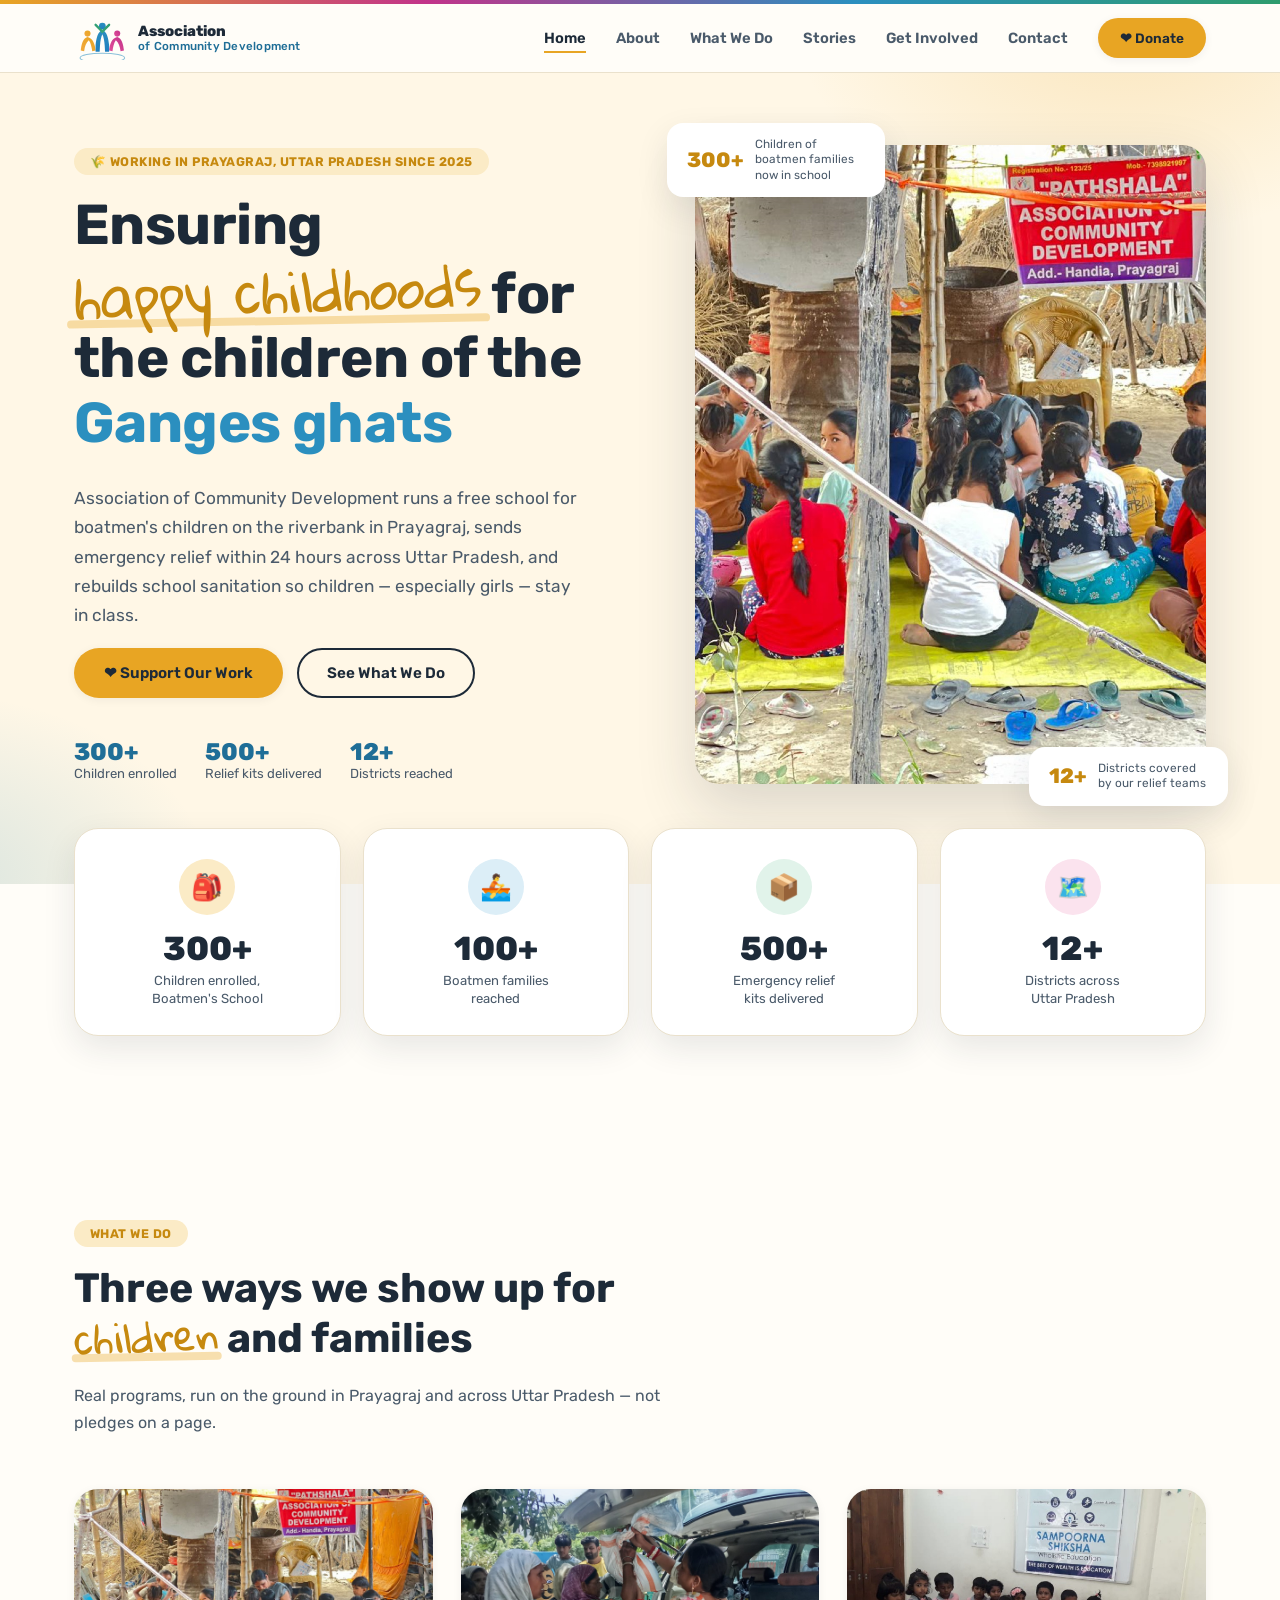
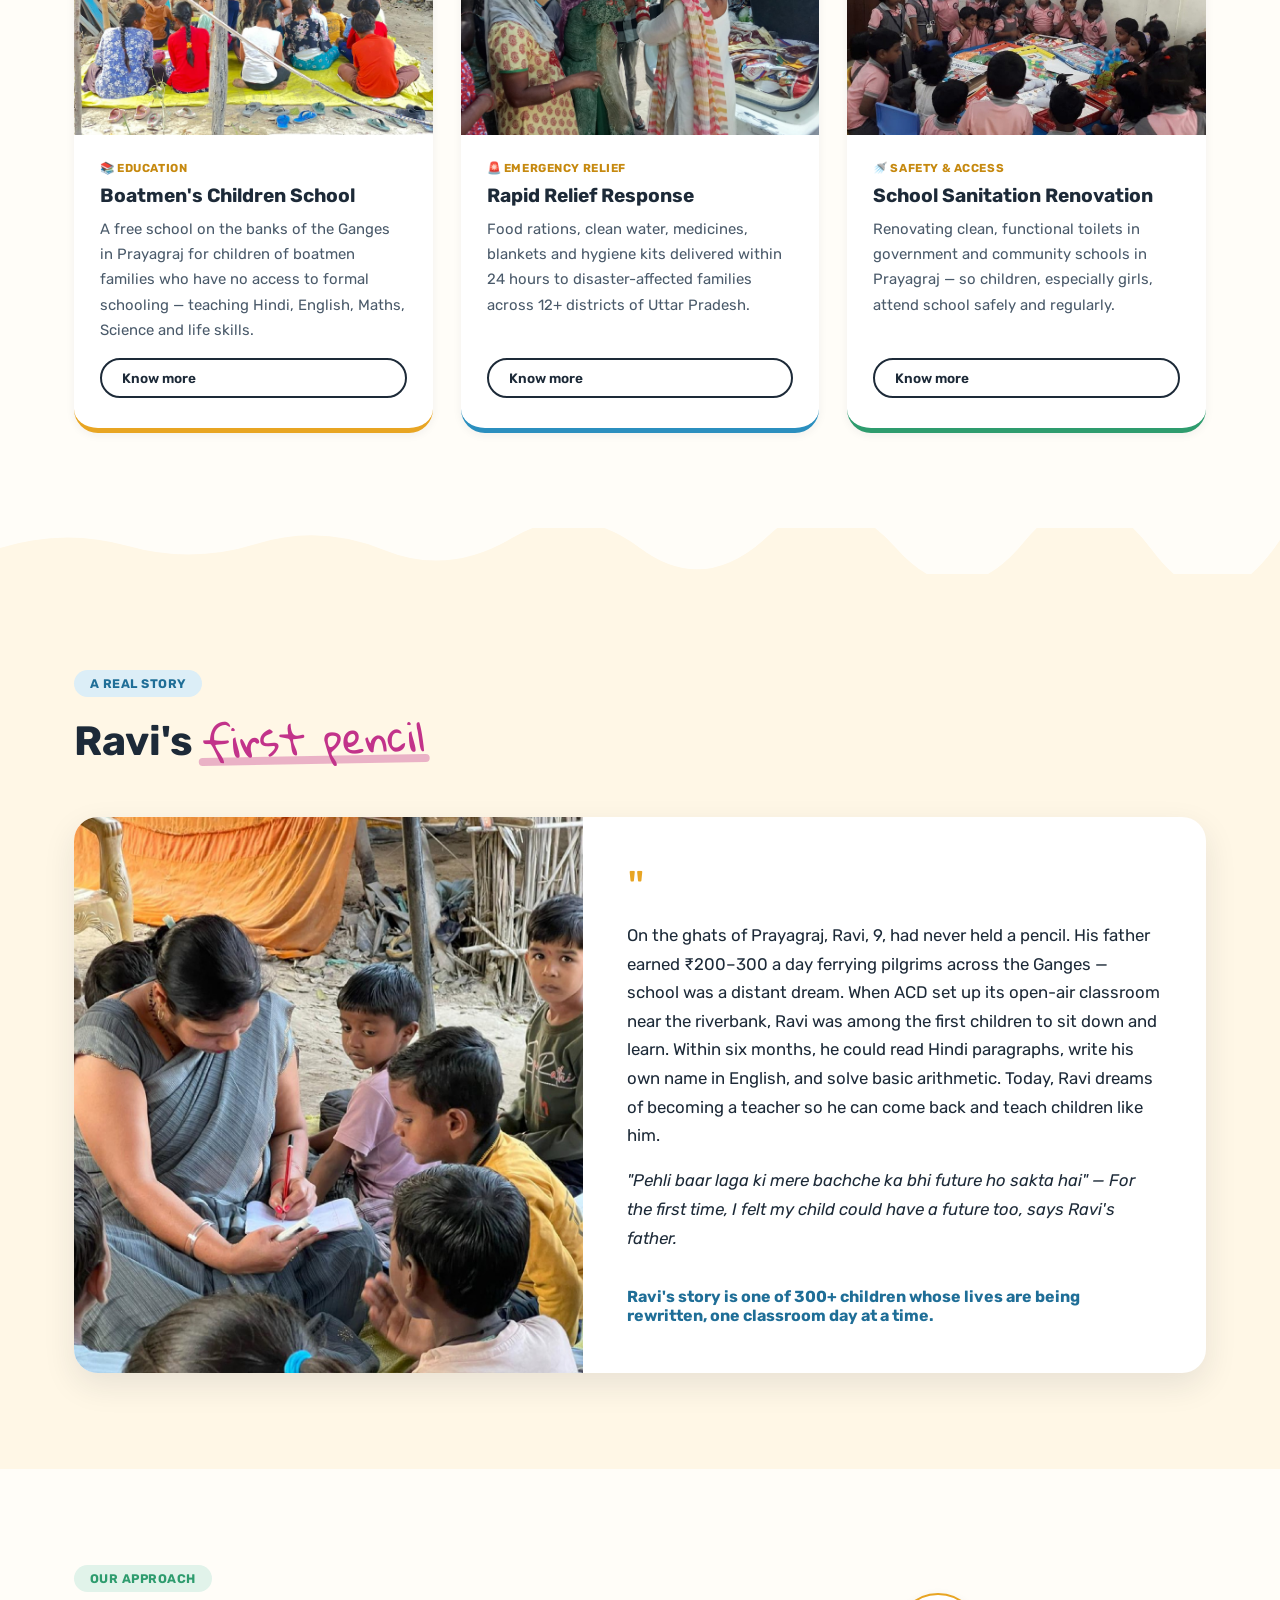
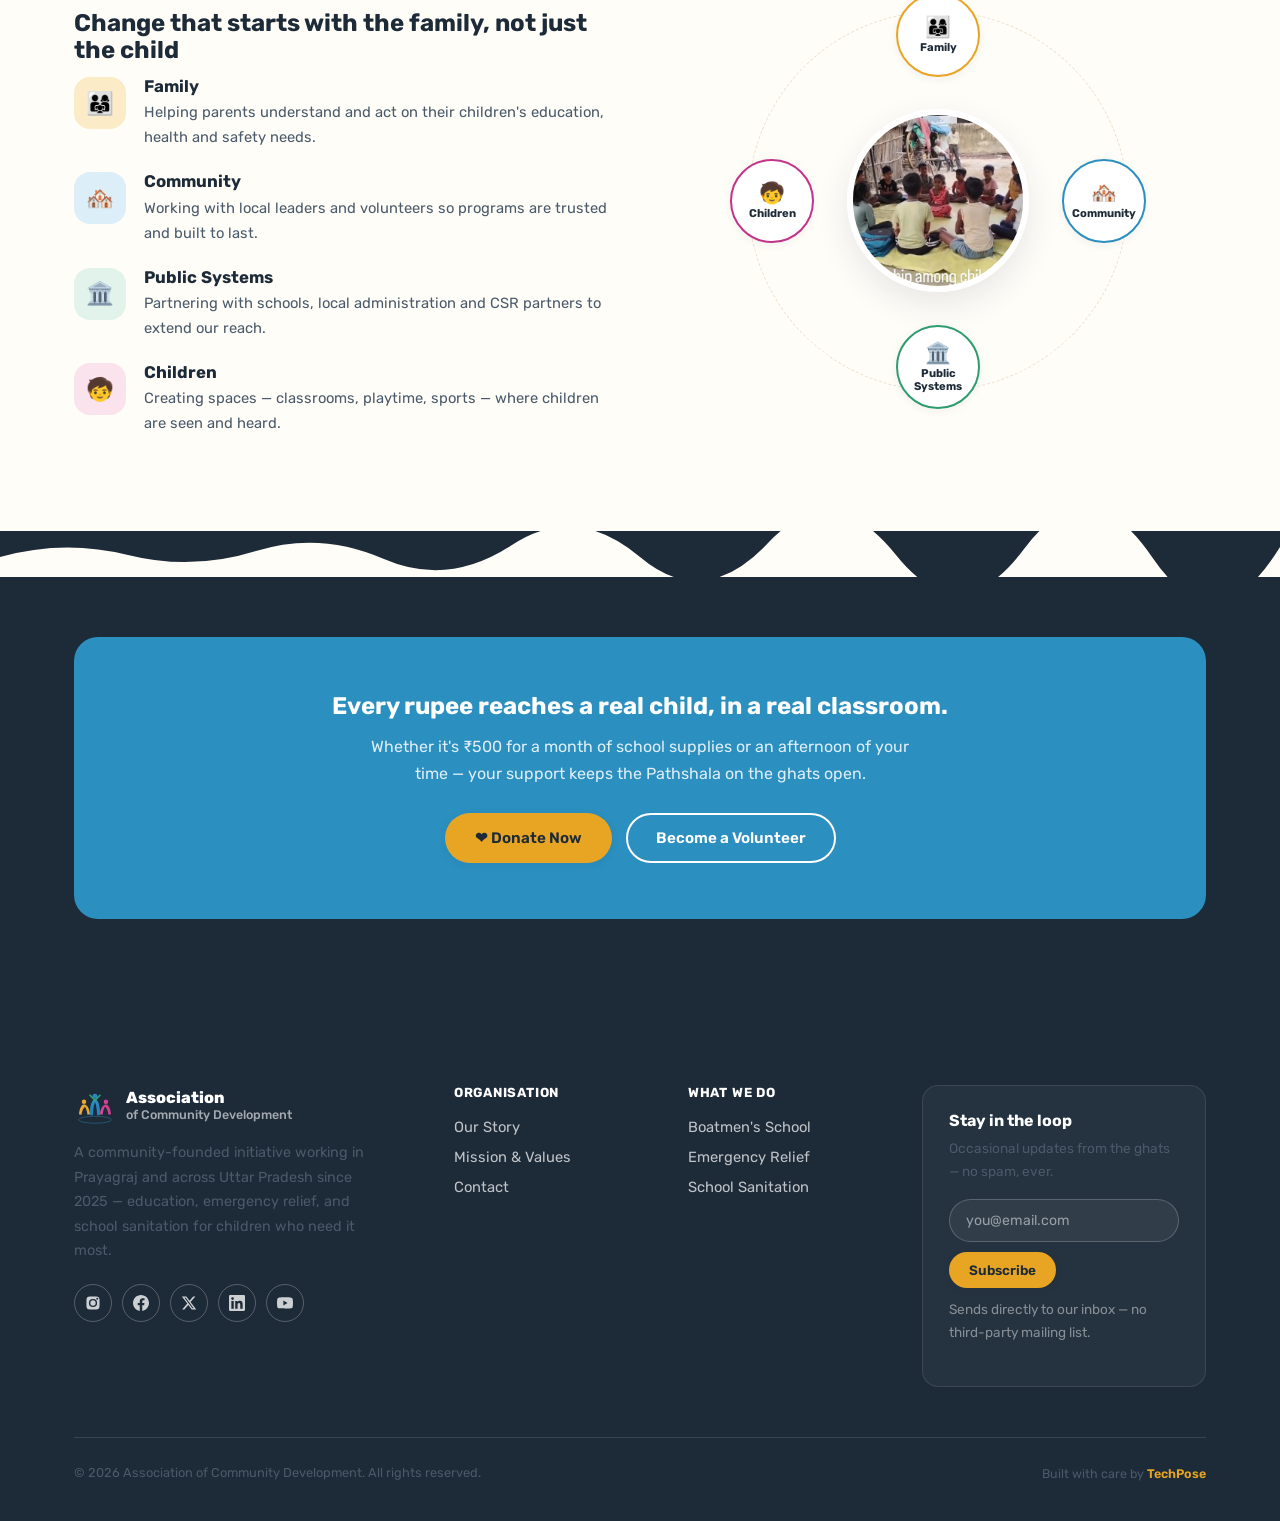
==== index.html @ 8703877f "Design revamp: Rubik/Gloria fonts, stat cards, contact card" ====
<!DOCTYPE html>
<html lang="en">
<head>
<meta charset="UTF-8">
<meta name="viewport" content="width=device-width, initial-scale=1.0">
<title>ACD — Association of Community Development | Prayagraj, Uttar Pradesh</title>
<meta name="description" content="Association of Community Development (ACD) runs the Boatmen's Children School on the banks of the Ganges in Prayagraj, delivers emergency relief across Uttar Pradesh, and renovates school sanitation — all with real, verified impact.">
<link rel="icon" type="image/svg+xml" href="assets/mark.svg">
<link rel="canonical" href="https://acdindia.org/">
<meta property="og:title" content="ACD — Association of Community Development">
<meta property="og:description" content="Education, emergency relief and school sanitation for underprivileged children and families in Prayagraj, Uttar Pradesh.">
<meta property="og:image" content="assets/images/pathshala-handia-prayagraj.jpg">
<meta property="og:type" content="website">
<link rel="stylesheet" href="css/style.css">
</head>
<body>

<div class="rainbow-bar"></div>
<header class="site-header">
  <div class="nav-wrap">
    <a href="index.html" class="brand">
      <img src="assets/mark.svg" alt="ACD mark" width="44" height="36">
      <span class="brand-text"><span class="top">Association</span><span class="bottom">of Community Development</span></span>
    </a>
    <button class="hamburger" id="hamburger" aria-label="Toggle menu" aria-expanded="false"><span></span><span></span><span></span></button>
    <nav class="nav-links" id="navLinks">
      <a href="index.html">Home</a>
      <a href="about/">About</a>
      <a href="what-we-do/">What We Do</a>
      <a href="stories/">Stories</a>
      <a href="get-involved/">Get Involved</a>
      <a href="contact/">Contact</a>
      <a href="get-involved/" class="btn btn-primary btn-sm">❤ Donate</a>
    </nav>
  </div>
</header>

<!-- HERO -->
<section class="hero">
  <div class="container hero-grid">
    <div>
      <span class="eyebrow reveal">🌾 Working in Prayagraj, Uttar Pradesh since 2025</span>
      <h1 class="reveal reveal-delay-1">Ensuring <span class="hand">happy childhoods</span> for the children of the <span class="accent2">Ganges ghats</span></h1>
      <p class="hero-lede reveal reveal-delay-2">Association of Community Development runs a free school for boatmen's children on the riverbank in Prayagraj, sends emergency relief within 24 hours across Uttar Pradesh, and rebuilds school sanitation so children — especially girls — stay in class.</p>
      <div class="hero-btn-row reveal reveal-delay-3">
        <a href="get-involved/" class="btn btn-primary">❤ Support Our Work</a>
        <a href="what-we-do/" class="btn btn-outline">See What We Do</a>
      </div>
      <div class="hero-meta-row reveal reveal-delay-4">
        <div><div class="m-num">300+</div><div class="m-lbl">Children enrolled</div></div>
        <div><div class="m-num">500+</div><div class="m-lbl">Relief kits delivered</div></div>
        <div><div class="m-num">12+</div><div class="m-lbl">Districts reached</div></div>
      </div>
    </div>
    <div class="hero-visual reveal reveal-delay-2">
      <div class="hero-photo-frame">
        <img src="assets/images/pathshala-handia-prayagraj.jpg" alt="ACD's open-air Pathshala classroom for boatmen's children in Handia, Prayagraj" loading="eager">
      </div>
      <div class="hero-badge b1"><span class="n" data-count="300" data-suffix="+">0</span><span class="l">Children of boatmen families now in school</span></div>
      <div class="hero-badge b2"><span class="n" data-count="12" data-suffix="+">0</span><span class="l">Districts covered by our relief teams</span></div>
    </div>
  </div>
</section>

<!-- STATS -->
<div class="stats-section">
  <div class="container stat-cards">
    <div class="stat-card reveal"><div class="ic">🎒</div><div class="n" data-count="300" data-suffix="+">0</div><div class="l">Children enrolled,<br>Boatmen's School</div></div>
    <div class="stat-card reveal reveal-delay-1"><div class="ic">🚣</div><div class="n" data-count="100" data-suffix="+">0</div><div class="l">Boatmen families<br>reached</div></div>
    <div class="stat-card reveal reveal-delay-2"><div class="ic">📦</div><div class="n" data-count="500" data-suffix="+">0</div><div class="l">Emergency relief<br>kits delivered</div></div>
    <div class="stat-card reveal reveal-delay-3"><div class="ic">🗺️</div><div class="n" data-count="12" data-suffix="+">0</div><div class="l">Districts across<br>Uttar Pradesh</div></div>
  </div>
</div>

<!-- PROGRAMS -->
<section class="section">
  <div class="container">
    <div class="section-head reveal">
      <span class="eyebrow">What We Do</span>
      <h2>Three ways we show up for <span class="hand">children</span> and families</h2>
      <p>Real programs, run on the ground in Prayagraj and across Uttar Pradesh — not pledges on a page.</p>
    </div>
    <div class="card-grid">
      <div class="p-card reveal">
        <div class="p-card-img"><img src="assets/images/pathshala-handia-prayagraj.jpg" alt="Open-air classroom for boatmen's children, Handia, Prayagraj" loading="lazy"></div>
        <div class="p-card-body">
          <div class="p-card-tag">📚 Education</div>
          <h3>Boatmen's Children School</h3>
          <p>A free school on the banks of the Ganges in Prayagraj for children of boatmen families who have no access to formal schooling — teaching Hindi, English, Maths, Science and life skills.</p>
          <a href="what-we-do/#boatmens-school" class="btn btn-outline btn-sm" style="margin-top:auto;">Know more</a>
        </div>
      </div>
      <div class="p-card reveal reveal-delay-1">
        <div class="p-card-img"><img src="assets/images/relief-distribution-2.jpg" alt="ACD volunteers distributing emergency relief kits" loading="lazy"></div>
        <div class="p-card-body">
          <div class="p-card-tag">🚨 Emergency Relief</div>
          <h3>Rapid Relief Response</h3>
          <p>Food rations, clean water, medicines, blankets and hygiene kits delivered within 24 hours to disaster-affected families across 12+ districts of Uttar Pradesh.</p>
          <a href="what-we-do/#emergency-relief" class="btn btn-outline btn-sm" style="margin-top:auto;">Know more</a>
        </div>
      </div>
      <div class="p-card reveal reveal-delay-2">
        <div class="p-card-img"><img src="assets/images/sampoorna-shiksha-session-2.jpg" alt="Children at a school sanitation and learning session" loading="lazy"></div>
        <div class="p-card-body">
          <div class="p-card-tag">🚿 Safety & Access</div>
          <h3>School Sanitation Renovation</h3>
          <p>Renovating clean, functional toilets in government and community schools in Prayagraj — so children, especially girls, attend school safely and regularly.</p>
          <a href="what-we-do/#sanitation" class="btn btn-outline btn-sm" style="margin-top:auto;">Know more</a>
        </div>
      </div>
    </div>
  </div>
</section>

<div class="torn"><svg viewBox="0 0 1200 46" preserveAspectRatio="none"><path d="M0,20 Q60,0 120,18 T240,16 T360,22 T480,10 T600,20 T720,8 T840,20 T960,14 T1080,22 T1200,12 L1200,46 L0,46 Z" fill="#FFF7E6"/></svg></div>

<!-- STORY FEATURE -->
<section class="section bg-warm">
  <div class="container">
    <div class="section-head reveal">
      <span class="eyebrow teal">A Real Story</span>
      <h2>Ravi's <span class="hand pink">first pencil</span></h2>
    </div>
    <div class="story-feature reveal">
      <img src="assets/images/prayagraj-classroom-teaching.jpg" alt="A volunteer teacher with children at the riverside classroom in Prayagraj" loading="lazy">
      <div class="story-feature-body">
        <div class="story-quote-mark">"</div>
        <p>On the ghats of Prayagraj, Ravi, 9, had never held a pencil. His father earned ₹200–300 a day ferrying pilgrims across the Ganges — school was a distant dream. When ACD set up its open-air classroom near the riverbank, Ravi was among the first children to sit down and learn. Within six months, he could read Hindi paragraphs, write his own name in English, and solve basic arithmetic. Today, Ravi dreams of becoming a teacher so he can come back and teach children like him.</p>
        <p style="font-style:italic;">"Pehli baar laga ki mere bachche ka bhi future ho sakta hai" — For the first time, I felt my child could have a future too, says Ravi's father.</p>
        <div class="attribution">Ravi's story is one of 300+ children whose lives are being rewritten, one classroom day at a time.</div>
      </div>
    </div>
  </div>
</section>

<!-- APPROACH -->
<section class="section">
  <div class="container approach-grid">
    <div class="reveal">
      <span class="eyebrow green">Our Approach</span>
      <h2>Change that starts with the family, not just the child</h2>
      <div class="approach-list">
        <div class="approach-item"><div class="approach-icon">👨‍👩‍👧</div><div><h4>Family</h4><p>Helping parents understand and act on their children's education, health and safety needs.</p></div></div>
        <div class="approach-item"><div class="approach-icon">🏘️</div><div><h4>Community</h4><p>Working with local leaders and volunteers so programs are trusted and built to last.</p></div></div>
        <div class="approach-item"><div class="approach-icon">🏛️</div><div><h4>Public Systems</h4><p>Partnering with schools, local administration and CSR partners to extend our reach.</p></div></div>
        <div class="approach-item"><div class="approach-icon">🧒</div><div><h4>Children</h4><p>Creating spaces — classrooms, playtime, sports — where children are seen and heard.</p></div></div>
      </div>
    </div>
    <div class="reveal reveal-delay-2">
      <div class="ring-visual">
        <div class="ring"></div>
        <div class="ring-inner"><img src="assets/images/community-leadership-circle.jpg" alt="Children in a learning circle in a Prayagraj community" loading="lazy"></div>
        <div class="ring-node rn1"><span class="ic">👨‍👩‍👧</span>Family</div>
        <div class="ring-node rn2"><span class="ic">🏘️</span>Community</div>
        <div class="ring-node rn3"><span class="ic">🏛️</span>Public Systems</div>
        <div class="ring-node rn4"><span class="ic">🧒</span>Children</div>
      </div>
    </div>
  </div>
</section>

<div class="torn"><svg viewBox="0 0 1200 46" preserveAspectRatio="none"><path d="M0,26 Q60,8 120,24 T240,20 T360,28 T480,14 T600,26 T720,12 T840,24 T960,18 T1080,26 T1200,16 L1200,0 L0,0 Z" fill="#1D2A38"/></svg></div>

<!-- CTA BAND -->
<section class="section bg-ink" style="padding-top:60px;">
  <div class="container">
    <div class="cta-band reveal">
      <h2>Every rupee reaches a real child, in a real classroom.</h2>
      <p>Whether it's ₹500 for a month of school supplies or an afternoon of your time — your support keeps the Pathshala on the ghats open.</p>
      <div class="cta-band-row">
        <a href="get-involved/" class="btn btn-primary">❤ Donate Now</a>
        <a href="get-involved/#volunteer" class="btn btn-outline" style="border-color:#fff;color:#fff;">Become a Volunteer</a>
      </div>
    </div>
  </div>
</section>

<footer class="site-footer">
  <div class="container">
    <div class="footer-grid">
      <div>
        <div class="footer-brand">
          <img src="assets/mark.svg" alt="ACD mark" width="40" height="33">
          <div class="footer-brand-text">Association<span>of Community Development</span></div>
        </div>
        <p class="footer-desc">A community-founded initiative working in Prayagraj and across Uttar Pradesh since 2025 — education, emergency relief, and school sanitation for children who need it most.</p>
        <div class="footer-social">
          <a href="https://www.instagram.com/acdindiafoundation?utm_source=qr&igsh=MW1oenkwbG1hMW5wOQ==" target="_blank" rel="noopener" aria-label="Instagram"><svg viewBox="0 0 24 24"><path d="M12 2.163c3.204 0 3.584.012 4.85.07 3.252.148 4.771 1.691 4.919 4.919.058 1.265.069 1.645.069 4.849 0 3.205-.012 3.584-.069 4.849-.149 3.225-1.664 4.771-4.919 4.919-1.266.058-1.644.07-4.85.07-3.204 0-3.584-.012-4.849-.07-3.26-.149-4.771-1.699-4.919-4.92-.058-1.265-.07-1.644-.07-4.849 0-3.204.013-3.583.07-4.849.149-3.227 1.664-4.771 4.919-4.919 1.266-.057 1.645-.069 4.849-.069zM12 5.838a6.162 6.162 0 100 12.324 6.162 6.162 0 000-12.324zM12 16a4 4 0 110-8 4 4 0 010 8zm6.406-11.845a1.44 1.44 0 100 2.881 1.44 1.44 0 000-2.881z"/></svg></a>
          <a href="https://www.facebook.com/share/1GY2gMwwHt/" target="_blank" rel="noopener" aria-label="Facebook"><svg viewBox="0 0 24 24"><path d="M24 12.073c0-6.627-5.373-12-12-12s-12 5.373-12 12c0 5.99 4.388 10.954 10.125 11.854v-8.385H7.078v-3.47h3.047V9.43c0-3.007 1.792-4.669 4.533-4.669 1.312 0 2.686.235 2.686.235v2.953H15.83c-1.491 0-1.956.925-1.956 1.874v2.25h3.328l-.532 3.47h-2.796v8.385C19.612 23.027 24 18.062 24 12.073z"/></svg></a>
          <a href="https://x.com/Acdtrustindia" target="_blank" rel="noopener" aria-label="Twitter / X"><svg viewBox="0 0 24 24"><path d="M18.244 2.25h3.308l-7.227 8.26 8.502 11.24H16.17l-5.214-6.817L4.99 21.75H1.68l7.73-8.835L1.254 2.25H8.08l4.713 6.231zm-1.161 17.52h1.833L7.084 4.126H5.117z"/></svg></a>
          <a href="https://www.linkedin.com/company/association-of-community-devlopement/" target="_blank" rel="noopener" aria-label="LinkedIn"><svg viewBox="0 0 24 24"><path d="M20.447 20.452h-3.554v-5.569c0-1.328-.027-3.037-1.852-3.037-1.853 0-2.136 1.445-2.136 2.939v5.667H9.351V9h3.414v1.561h.046c.477-.9 1.637-1.85 3.37-1.85 3.601 0 4.267 2.37 4.267 5.455v6.286zM5.337 7.433a2.062 2.062 0 01-2.063-2.065 2.064 2.064 0 112.063 2.065zm1.782 13.019H3.555V9h3.564v11.452zM22.225 0H1.771C.792 0 0 .774 0 1.729v20.542C0 23.227.792 24 1.771 24h20.451C23.2 24 24 23.227 24 22.271V1.729C24 .774 23.2 0 22.222 0h.003z"/></svg></a>
          <a href="https://youtube.com/@associationofcommunitydevelopm?si=TOUaYwlQPcTxC4GK" target="_blank" rel="noopener" aria-label="YouTube"><svg viewBox="0 0 24 24"><path d="M23.498 6.186a3.016 3.016 0 00-2.122-2.136C19.505 3.545 12 3.545 12 3.545s-7.505 0-9.377.505A3.017 3.017 0 00.502 6.186 31.4 31.4 0 000 12a31.4 31.4 0 00.502 5.814 3.016 3.016 0 002.122 2.136c1.871.505 9.376.505 9.376.505s7.505 0 9.377-.505a3.015 3.015 0 002.122-2.136A31.4 31.4 0 0024 12a31.4 31.4 0 00-.502-5.814zM9.545 15.568V8.432L15.818 12l-6.273 3.568z"/></svg></a>
        </div>
      </div>
      <div class="footer-col">
        <h4>Organisation</h4>
        <a href="about/">Our Story</a>
        <a href="about/#values">Mission &amp; Values</a>
        <a href="contact/">Contact</a>
      </div>
      <div class="footer-col">
        <h4>What We Do</h4>
        <a href="what-we-do/#boatmens-school">Boatmen's School</a>
        <a href="what-we-do/#emergency-relief">Emergency Relief</a>
        <a href="what-we-do/#sanitation">School Sanitation</a>
      </div>
      <div class="newsletter-box">
        <h4>Stay in the loop</h4>
        <p>Occasional updates from the ghats — no spam, ever.</p>
        <form class="newsletter-form" action="https://formsubmit.co/acdindiafoundation@gmail.com" method="POST">
          <input type="hidden" name="_subject" value="New newsletter signup — ACD website">
          <input type="hidden" name="_captcha" value="false">
          <input type="email" name="email" placeholder="you@email.com" required aria-label="Email address">
          <button type="submit" class="btn btn-primary btn-sm">Subscribe</button>
        </form>
        <p class="newsletter-note">Sends directly to our inbox — no third-party mailing list.</p>
      </div>
    </div>
    <div class="footer-bottom">
      <p>© 2026 Association of Community Development. All rights reserved.</p>
      <p class="credit">Built with care by <a href="https://techpose.in/" target="_blank" rel="noopener">TechPose</a></p>
    </div>
  </div>
</footer>

<button class="back-to-top" id="backToTop" aria-label="Back to top">↑</button>
<script src="js/main.js"></script>
</body>
</html>
---- css/style.css ----
/* =========================================================
   ACD — Association of Community Development
   Design system: tokens, base, layout, components
   ========================================================= */

@import url('https://fonts.googleapis.com/css2?family=Rubik:wght@400;500;600;700;800;900&family=Gloria+Hallelujah&display=swap');

:root{
  /* Brand */
  --amber:        #E8A523;
  --amber-dark:   #C6890F;
  --amber-light:  #FBEBC6;
  --teal:         #2B8FBF;
  --teal-dark:    #1F6E97;
  --teal-light:   #DCEEF7;
  --green:        #2E9C6E;
  --pink:         #C2338A;

  --ink:          #1D2A38;
  --ink-soft:     #4A5A6A;
  --paper:        #FFFDF8;
  --paper-warm:   #FFF7E6;
  --line:         #EAE1CC;
  --white:        #FFFFFF;

  --font-display: 'Rubik', sans-serif;
  --font-body:    'Rubik', sans-serif;
  --font-hand:    'Gloria Hallelujah', cursive;

  --radius-lg: 24px;
  --radius-md: 16px;
  --radius-sm: 10px;
  --shadow-sm: 0 2px 10px rgba(29,42,56,.06);
  --shadow-md: 0 12px 32px rgba(29,42,56,.10);
  --shadow-lg: 0 24px 60px rgba(29,42,56,.16);
  --container: 1180px;
  --ease: cubic-bezier(.22,.9,.32,1);
}

*, *::before, *::after{ box-sizing: border-box; }
html{ scroll-behavior: smooth; }
body{
  margin: 0;
  font-family: var(--font-body);
  color: var(--ink);
  background: var(--paper);
  -webkit-font-smoothing: antialiased;
  overflow-x: hidden;
}
img{ max-width: 100%; display: block; }
a{ color: inherit; text-decoration: none; }
ul{ margin:0; padding:0; list-style:none; }
h1,h2,h3,h4{ font-family: var(--font-display); margin: 0 0 .5em; line-height: 1.15; color: var(--ink); }
p{ margin: 0 0 1em; line-height: 1.7; color: var(--ink-soft); }
.container{ max-width: var(--container); margin: 0 auto; padding: 0 24px; }
section{ position: relative; }
.visually-hidden{ position:absolute; width:1px; height:1px; overflow:hidden; clip:rect(0 0 0 0); white-space:nowrap; }

/* ---------- Reveal-on-scroll ---------- */
.reveal{ opacity: 0; transform: translateY(24px); transition: opacity .7s var(--ease), transform .7s var(--ease); }
.reveal.in-view{ opacity: 1; transform: none; }
.reveal-delay-1{ transition-delay: .08s; }
.reveal-delay-2{ transition-delay: .16s; }
.reveal-delay-3{ transition-delay: .24s; }
.reveal-delay-4{ transition-delay: .32s; }

/* ---------- Torn-paper section divider (cry.org style brushstroke) ---------- */
.torn{
  position: relative;
  height: 46px;
  margin-top: -1px;
}
.torn svg{ display:block; width: 100%; height: 100%; }

/* ---------- Buttons ---------- */
.btn{
  display: inline-flex;
  align-items: center;
  gap: 8px;
  padding: 14px 28px;
  border-radius: 999px;
  font-family: var(--font-display);
  font-weight: 600;
  font-size: .95rem;
  border: 2px solid transparent;
  cursor: pointer;
  transition: transform .25s var(--ease), box-shadow .25s var(--ease), background .25s var(--ease), color .25s var(--ease);
  white-space: nowrap;
}
.btn-primary{ background: var(--amber); color: var(--ink); box-shadow: var(--shadow-sm); }
.btn-primary:hover{ transform: translateY(-3px); box-shadow: var(--shadow-md); background: var(--amber-dark); color: var(--white); }
.btn-outline{ background: transparent; border-color: var(--ink); color: var(--ink); }
.btn-outline:hover{ background: var(--ink); color: var(--white); transform: translateY(-3px); }
.btn-teal{ background: var(--teal); color: var(--white); box-shadow: var(--shadow-sm); }
.btn-teal:hover{ background: var(--teal-dark); transform: translateY(-3px); box-shadow: var(--shadow-md); }
.btn-block{ width: 100%; justify-content: center; }
.btn-sm{ padding: 10px 20px; font-size: .85rem; }

/* ---------- Tag / eyebrow ---------- */
.eyebrow{
  display: inline-flex;
  align-items: center;
  gap: 8px;
  padding: 6px 16px;
  border-radius: 999px;
  background: var(--amber-light);
  color: var(--amber-dark);
  font-family: var(--font-display);
  font-weight: 700;
  font-size: .78rem;
  letter-spacing: .04em;
  text-transform: uppercase;
  margin-bottom: 18px;
}
.eyebrow.teal{ background: var(--teal-light); color: var(--teal-dark); }
.eyebrow.green{ background: #E1F3EA; color: var(--green); }

/* =========================================================
   HEADER
   ========================================================= */
.site-header{
  position: sticky; top: 0; z-index: 100;
  background: rgba(255,253,248,.9);
  backdrop-filter: blur(10px);
  border-bottom: 1px solid var(--line);
}
.rainbow-bar{ height: 4px; background: linear-gradient(90deg,var(--amber),var(--pink),var(--teal),var(--green)); }
.nav-wrap{
  display: flex; align-items: center; justify-content: space-between;
  padding: 12px 24px; max-width: var(--container); margin: 0 auto;
}
.brand{ display: flex; align-items: center; gap: 10px; }
.brand img{ height: 44px; width: auto; }
.brand-text{ display:flex; flex-direction:column; line-height:1.15; font-family: var(--font-display); }
.brand-text .top{ font-weight: 800; font-size: .92rem; color: var(--ink); }
.brand-text .bottom{ font-weight: 500; font-size: .72rem; color: var(--teal-dark); letter-spacing:.02em; }

.nav-links{ display: flex; align-items: center; gap: 30px; }
.nav-links a:not(.btn){
  font-family: var(--font-display); font-weight: 600; font-size: .92rem; color: var(--ink-soft);
  position: relative; padding: 4px 0;
}
.nav-links a:not(.btn)::after{
  content:""; position:absolute; left:0; bottom:-2px; width:0; height:2px; background: var(--amber);
  transition: width .25s var(--ease);
}
.nav-links a:not(.btn):hover{ color: var(--ink); }
.nav-links a:not(.btn):hover::after, .nav-links a.active::after{ width: 100%; }
.nav-links a.active{ color: var(--ink); }

.hamburger{ display:none; flex-direction:column; gap:5px; background:none; border:none; cursor:pointer; padding:6px; }
.hamburger span{ width: 24px; height: 2px; background: var(--ink); border-radius: 2px; transition: transform .25s, opacity .25s; }
.hamburger.open span:nth-child(1){ transform: translateY(7px) rotate(45deg); }
.hamburger.open span:nth-child(2){ opacity: 0; }
.hamburger.open span:nth-child(3){ transform: translateY(-7px) rotate(-45deg); }

@media (max-width: 900px){
  .hamburger{ display:flex; }
  .nav-links{
    position: fixed; inset: 0 0 0 auto; width: min(320px,86vw); height: 100vh;
    background: var(--paper); flex-direction: column; align-items: flex-start;
    padding: 100px 32px 40px; gap: 24px; transform: translateX(100%);
    transition: transform .35s var(--ease); box-shadow: var(--shadow-lg);
  }
  .nav-links.open{ transform: translateX(0); }
}

/* =========================================================
   HERO
   ========================================================= */
.hero{
  position: relative;
  padding: 72px 0 100px;
  overflow: hidden;
  background: var(--paper-warm);
}
.hero::before{
  content:""; position:absolute; inset:0;
  background:
    radial-gradient(560px 380px at 88% -8%, rgba(232,165,35,.22), transparent 60%),
    radial-gradient(480px 320px at -6% 100%, rgba(43,143,191,.18), transparent 60%);
  pointer-events:none;
}
.hero-grid{
  display: grid; grid-template-columns: 1.05fr .95fr; gap: 56px; align-items: center;
  position: relative; z-index: 1;
}
.hero h1{ font-size: clamp(2.4rem, 4.4vw, 3.6rem); letter-spacing: -.01em; }
.hero h1 .accent{ color: var(--amber-dark); }
.hero h1 .accent2{ color: var(--teal); }

/* ---------- Handwritten accent (cry.org-style marker word) ---------- */
.hand{
  font-family: var(--font-hand);
  font-weight: 400;
  display: inline-block;
  position: relative;
  transform: rotate(-2deg);
  color: var(--amber-dark);
}
.hand::after{
  content:""; position:absolute; left:-2%; right:-2%; bottom:-2px; height: 8px;
  background: var(--amber); opacity: .35; border-radius: 6px; z-index:-1;
  transform: rotate(1deg);
}
.hand.teal{ color: var(--teal-dark); }
.hand.teal::after{ background: var(--teal); }
.hand.pink{ color: var(--pink); }
.hand.pink::after{ background: var(--pink); }
.hero-lede{ font-size: 1.08rem; max-width: 46ch; }
.hero-btn-row{ display:flex; flex-wrap:wrap; gap: 14px; margin-top: 8px; }
.hero-meta-row{ display:flex; gap: 28px; margin-top: 40px; flex-wrap: wrap; }
.hero-meta-row .m-num{ font-family: var(--font-display); font-weight: 800; font-size: 1.5rem; color: var(--teal-dark); }
.hero-meta-row .m-lbl{ font-size: .82rem; color: var(--ink-soft); }

.hero-visual{ position: relative; }
.hero-photo-frame{
  position: relative; border-radius: var(--radius-lg); overflow: hidden;
  box-shadow: var(--shadow-lg);
  aspect-ratio: 4/5;
}
.hero-photo-frame img{ width:100%; height:100%; object-fit: cover; }
.hero-badge{
  position: absolute; background: var(--white); border-radius: var(--radius-md);
  box-shadow: var(--shadow-md); padding: 14px 20px; display:flex; align-items:center; gap:12px;
  font-family: var(--font-display);
}
.hero-badge.b1{ top: -22px; left: -28px; }
.hero-badge.b2{ bottom: -22px; right: -22px; }
.hero-badge .n{ font-weight: 800; font-size: 1.3rem; color: var(--amber-dark); }
.hero-badge .l{ font-size: .74rem; color: var(--ink-soft); max-width: 110px; line-height:1.3; }
@media (max-width: 900px){
  .hero-grid{ grid-template-columns: 1fr; }
  .hero-visual{ order:-1; max-width: 420px; margin: 0 auto; }
  .hero-badge{ display:none; }
}

/* =========================================================
   STAT CARDS (cry.org-style "impact" grid)
   ========================================================= */
.stats-section{ padding: 8px 0 88px; position: relative; }
.stat-cards{ display: grid; grid-template-columns: repeat(4,1fr); gap: 22px; margin-top: -64px; position: relative; z-index: 3; }
.stat-card{
  background: var(--white); border-radius: var(--radius-lg); padding: 30px 22px 26px;
  text-align: center; box-shadow: var(--shadow-md); border: 1px solid var(--line);
  transition: transform .35s var(--ease), box-shadow .35s var(--ease);
  position: relative; overflow: hidden;
}
.stat-card::before{
  content:""; position:absolute; inset:0; opacity:0; transition: opacity .35s var(--ease);
  background: radial-gradient(160px 90px at 50% -10%, rgba(232,165,35,.16), transparent 70%);
}
.stat-card:hover{ transform: translateY(-8px) rotate(-.6deg); box-shadow: var(--shadow-lg); }
.stat-card:hover::before{ opacity: 1; }
.stat-card .ic{
  width: 56px; height: 56px; border-radius: 50%; margin: 0 auto 14px;
  display:flex; align-items:center; justify-content:center; font-size: 1.6rem;
  background: var(--amber-light);
}
.stat-card:nth-child(2) .ic{ background: var(--teal-light); }
.stat-card:nth-child(3) .ic{ background: #E1F3EA; }
.stat-card:nth-child(4) .ic{ background: #FBE3EE; }
.stat-card .n{ font-family: var(--font-display); font-weight: 800; font-size: clamp(1.7rem,2.6vw,2.1rem); color: var(--ink); }
.stat-card .l{ font-size: .82rem; color: var(--ink-soft); margin-top: 4px; line-height:1.4; }
@media (max-width: 900px){
  .stat-cards{ grid-template-columns: repeat(2,1fr); margin-top: -40px; }
}

/* =========================================================
   SECTIONS generic
   ========================================================= */
.section{ padding: 96px 0; }
.section-head{ max-width: 640px; margin-bottom: 52px; }
.section-head h2{ font-size: clamp(1.9rem,3.2vw,2.6rem); }
.section-head.center{ margin-left:auto; margin-right:auto; text-align:center; }
.bg-warm{ background: var(--paper-warm); }
.bg-ink{ background: var(--ink); color: var(--white); }
.bg-ink h2, .bg-ink h3, .bg-ink h4{ color: var(--white); }
.bg-ink p{ color: rgba(255,255,255,.72); }

/* ---------- Program / cause cards ---------- */
.card-grid{ display:grid; grid-template-columns: repeat(3,1fr); gap: 28px; }
.p-card{
  background: var(--white); border-radius: var(--radius-lg); overflow: hidden;
  box-shadow: var(--shadow-sm); transition: transform .3s var(--ease), box-shadow .3s var(--ease);
  border-bottom: 5px solid var(--amber);
  display: flex; flex-direction: column;
}
.p-card:nth-child(2){ border-bottom-color: var(--teal); }
.p-card:nth-child(3){ border-bottom-color: var(--green); }
.p-card:hover{ transform: translateY(-8px); box-shadow: var(--shadow-md); }
.p-card-img{ aspect-ratio: 16/11; overflow:hidden; }
.p-card-img img{ width:100%; height:100%; object-fit:cover; transition: transform .5s var(--ease); }
.p-card:hover .p-card-img img{ transform: scale(1.06); }
.p-card-body{ padding: 26px 26px 30px; flex:1; display:flex; flex-direction:column; }
.p-card-body h3{ font-size: 1.2rem; }
.p-card-body p{ font-size: .93rem; flex:1; }
.p-card-tag{ font-size: .72rem; font-weight: 700; text-transform: uppercase; letter-spacing: .05em; color: var(--amber-dark); margin-bottom: 10px; }
@media (max-width: 900px){ .card-grid{ grid-template-columns: 1fr; } }

/* ---------- Approach / levels ring ---------- */
.approach-grid{ display: grid; grid-template-columns: 1fr 1fr; gap: 60px; align-items: center; }
.approach-list{ display: grid; gap: 22px; }
.approach-item{ display:flex; gap:18px; align-items:flex-start; }
.approach-icon{
  flex: none; width: 52px; height: 52px; border-radius: 16px;
  display:flex; align-items:center; justify-content:center; font-size: 1.4rem;
  background: var(--amber-light);
}
.approach-item:nth-child(2) .approach-icon{ background: var(--teal-light); }
.approach-item:nth-child(3) .approach-icon{ background: #E1F3EA; }
.approach-item:nth-child(4) .approach-icon{ background: #FBE3EE; }
.approach-item h4{ margin-bottom: 4px; font-size: 1.05rem; }
.approach-item p{ margin: 0; font-size: .92rem; }

.ring-visual{ position: relative; aspect-ratio: 1; max-width: 380px; margin: 0 auto; }
.ring-visual .ring{ position:absolute; inset:0; border: 1px dashed var(--line); border-radius: 50%; }
.ring-visual .ring-inner{ position:absolute; inset:26%; border-radius: 50%; overflow:hidden; box-shadow: var(--shadow-md); border: 6px solid var(--white); }
.ring-visual .ring-inner img{ width:100%; height:100%; object-fit:cover; }
.ring-node{
  position:absolute; width: 84px; height: 84px; border-radius: 50%; background: var(--white);
  box-shadow: var(--shadow-sm); display:flex; align-items:center; justify-content:center;
  flex-direction:column; text-align:center; font-family: var(--font-display); font-size:.7rem; font-weight:700;
  border: 2px solid var(--amber);
}
.ring-node .ic{ font-size: 1.3rem; margin-bottom:2px; }
.rn1{ top: -18px; left: 50%; transform: translateX(-50%); border-color: var(--amber); }
.rn2{ top: 50%; right: -18px; transform: translateY(-50%); border-color: var(--teal); }
.rn3{ bottom: -18px; left: 50%; transform: translateX(-50%); border-color: var(--green); }
.rn4{ top: 50%; left: -18px; transform: translateY(-50%); border-color: var(--pink); }
@media (max-width: 900px){
  .approach-grid{ grid-template-columns: 1fr; }
  .ring-visual{ margin-top: 20px; }
}

/* ---------- Story / testimonial ---------- */
.story-feature{
  display: grid; grid-template-columns: .9fr 1.1fr; gap: 0;
  border-radius: var(--radius-lg); overflow: hidden; box-shadow: var(--shadow-md);
  background: var(--white);
}
.story-feature img{ width:100%; height:100%; object-fit:cover; min-height: 320px; }
.story-feature-body{ padding: 48px 44px; display:flex; flex-direction:column; justify-content:center; }
.story-quote-mark{ font-family: var(--font-display); font-size: 3rem; color: var(--amber); line-height:1; margin-bottom: 8px; }
.story-feature-body p{ font-size: 1.05rem; color: var(--ink); }
.story-feature-body .attribution{ font-family: var(--font-display); font-weight: 700; margin-top: 18px; color: var(--teal-dark); }
@media (max-width: 900px){ .story-feature{ grid-template-columns: 1fr; } .story-feature img{ min-height: 240px; } }

/* ---------- Quote strip ---------- */
.quote-strip{ text-align:center; padding: 90px 0; }
.quote-strip .q{ font-family: var(--font-display); font-size: clamp(1.3rem,2.6vw,1.9rem); font-weight: 600; max-width: 760px; margin: 0 auto 20px; color: var(--ink); }
.quote-strip .sig{ color: var(--amber-dark); font-family: var(--font-display); font-weight: 700; }
.quote-strip .role{ font-size: .8rem; letter-spacing: .06em; text-transform:uppercase; color: var(--ink-soft); margin-top: 4px; }

/* ---------- Gallery ---------- */
.gallery-grid{ display: grid; grid-template-columns: repeat(4, 1fr); grid-auto-rows: 160px; gap: 14px; }
.gallery-grid a{ border-radius: var(--radius-sm); overflow:hidden; display:block; position: relative; }
.gallery-grid img{ width:100%; height:100%; object-fit:cover; transition: transform .4s var(--ease); }
.gallery-grid a:hover img{ transform: scale(1.08); }
.g-tall{ grid-row: span 2; }
.g-wide{ grid-column: span 2; }
@media (max-width: 900px){
  .gallery-grid{ grid-template-columns: repeat(2,1fr); grid-auto-rows: 140px; }
  .g-wide{ grid-column: span 2; }
}

/* =========================================================
   FOOTER
   ========================================================= */
.site-footer{ background: var(--ink); color: rgba(255,255,255,.78); padding-top: 70px; }
.footer-grid{
  display: grid; grid-template-columns: 1.4fr .8fr .8fr 1fr; gap: 40px;
  padding-bottom: 50px; border-bottom: 1px solid rgba(255,255,255,.12);
}
.footer-brand{ display:flex; align-items:center; gap:12px; margin-bottom:16px; }
.footer-brand img{ height: 40px; }
.footer-brand-text{ font-family: var(--font-display); font-weight: 800; color: var(--white); line-height:1.2; }
.footer-brand-text span{ display:block; font-weight:500; font-size:.78rem; color: rgba(255,255,255,.6); }
.footer-desc{ font-size: .9rem; max-width: 34ch; }
.footer-col h4{ color: var(--white); font-size: .82rem; text-transform: uppercase; letter-spacing: .06em; margin-bottom: 18px; }
.footer-col a{ display:block; font-size: .92rem; margin-bottom: 12px; color: rgba(255,255,255,.72); transition: color .2s; }
.footer-col a:hover{ color: var(--amber); }
.footer-social{ display:flex; gap: 10px; margin-top: 20px; }
.footer-social a{
  width: 38px; height: 38px; border-radius: 50%; border: 1px solid rgba(255,255,255,.25);
  display:flex; align-items:center; justify-content:center; transition: background .2s, border-color .2s, transform .2s;
}
.footer-social a:hover{ background: var(--amber); border-color: var(--amber); transform: translateY(-3px); }
.footer-social svg{ width:16px; height:16px; fill: currentColor; }

.newsletter-box{ background: rgba(255,255,255,.04); border: 1px solid rgba(255,255,255,.1); border-radius: var(--radius-md); padding: 26px; }
.newsletter-box h4{ color: var(--white); margin-bottom: 6px; }
.newsletter-box p{ font-size: .85rem; margin-bottom: 16px; }
.newsletter-form{ display:flex; gap: 10px; flex-wrap: wrap; }
.newsletter-form input{
  flex: 1; min-width: 160px; padding: 12px 16px; border-radius: 999px; border: 1px solid rgba(255,255,255,.2);
  background: rgba(255,255,255,.06); color: var(--white); font-family: var(--font-body); font-size: .88rem;
}
.newsletter-form input::placeholder{ color: rgba(255,255,255,.5); }
.newsletter-form button{ border: none; }
.newsletter-note{ font-size: .74rem; margin-top: 10px; color: rgba(255,255,255,.45); }

.footer-bottom{
  display:flex; justify-content:space-between; align-items:center; flex-wrap:wrap; gap: 12px;
  padding: 24px 0; font-size: .8rem; color: rgba(255,255,255,.5);
}
.footer-bottom a{ color: rgba(255,255,255,.6); }
.footer-bottom a:hover{ color: var(--amber); }
.credit{ font-size: .78rem; }
.credit a{ color: var(--amber); font-weight: 600; }

@media (max-width: 900px){
  .footer-grid{ grid-template-columns: 1fr 1fr; }
}
@media (max-width: 560px){
  .footer-grid{ grid-template-columns: 1fr; }
  .footer-bottom{ flex-direction: column; text-align:center; }
}

/* ---------- Back to top ---------- */
.back-to-top{
  position: fixed; right: 24px; bottom: 24px; z-index: 90;
  width: 48px; height: 48px; border-radius: 50%; background: var(--amber); color: var(--ink);
  display:flex; align-items:center; justify-content:center; box-shadow: var(--shadow-md);
  border: none; cursor: pointer; opacity: 0; pointer-events: none; transform: translateY(10px);
  transition: opacity .3s, transform .3s;
  font-size: 1.1rem;
}
.back-to-top.show{ opacity: 1; pointer-events: auto; transform: none; }

/* =========================================================
   PAGE HEADER (inner pages)
   ========================================================= */
.page-hero{
  padding: 64px 0 60px; background: var(--paper-warm); position: relative; overflow: hidden;
}
.page-hero::before{
  content:""; position:absolute; inset:0;
  background: radial-gradient(600px 300px at 90% 0%, rgba(232,165,35,.2), transparent 60%);
}
.page-hero .container{ position: relative; z-index:1; }
.breadcrumb{ font-size: .82rem; color: var(--ink-soft); margin-bottom: 14px; }
.breadcrumb a{ color: var(--teal-dark); font-weight: 600; }
.page-hero h1{ font-size: clamp(2.1rem,4vw,3rem); max-width: 20ch; }
.page-hero .lede{ max-width: 60ch; font-size: 1.05rem; }

/* ---------- Two-column content blocks ---------- */
.split{ display:grid; grid-template-columns: 1fr 1fr; gap: 56px; align-items:center; }
.split.reverse .split-media{ order: 2; }
.split-media img{ border-radius: var(--radius-lg); box-shadow: var(--shadow-md); width:100%; aspect-ratio: 4/3.2; object-fit: cover; }
@media (max-width: 900px){ .split{ grid-template-columns: 1fr; } .split.reverse .split-media{ order: -1; } }

/* ---------- Values / pills ---------- */
.pill-row{ display:flex; flex-wrap:wrap; gap: 12px; }
.pill{
  padding: 10px 18px; border-radius: 999px; background: var(--white); border: 1px solid var(--line);
  font-family: var(--font-display); font-weight: 600; font-size: .86rem; box-shadow: var(--shadow-sm);
}

/* ---------- Timeline (approach levels, list style) ---------- */
.level-grid{ display:grid; grid-template-columns: repeat(4,1fr); gap: 22px; }
.level-card{ background: var(--white); border-radius: var(--radius-md); padding: 28px 22px; box-shadow: var(--shadow-sm); text-align:center; }
.level-card .ic{ font-size: 1.8rem; margin-bottom: 12px; }
.level-card h4{ font-size: 1rem; margin-bottom: 8px; }
.level-card p{ font-size: .84rem; margin:0; }
@media (max-width: 900px){ .level-grid{ grid-template-columns: 1fr 1fr; } }
@media (max-width: 560px){ .level-grid{ grid-template-columns: 1fr; } }

/* ---------- Founder / people ---------- */
.people-grid{ display:grid; grid-template-columns: repeat(3,1fr); gap: 26px; }
.people-card{ background: var(--white); border-radius: var(--radius-md); padding: 30px 26px; box-shadow: var(--shadow-sm); text-align:center; }
.people-avatar{
  width: 78px; height: 78px; border-radius: 50%; margin: 0 auto 16px; display:flex; align-items:center; justify-content:center;
  font-family: var(--font-display); font-weight: 800; font-size: 1.5rem; color: var(--white);
  background: linear-gradient(135deg, var(--teal), var(--green));
}
.people-name{ font-family: var(--font-display); font-weight: 700; }
.people-role{ font-size: .82rem; color: var(--amber-dark); font-weight: 600; margin-bottom: 10px; }
.people-quote{ font-size: .9rem; font-style: italic; margin: 0; }
@media (max-width: 900px){ .people-grid{ grid-template-columns: 1fr; max-width: 380px; margin: 0 auto; } }

/* =========================================================
   DONATE / GET INVOLVED
   ========================================================= */
.donate-hero{
  background: linear-gradient(135deg, var(--amber) 0%, #F2C25E 100%);
  border-radius: var(--radius-lg); padding: 56px 48px; color: var(--ink);
  display:grid; grid-template-columns: 1.1fr .9fr; gap: 40px; align-items:center;
  box-shadow: var(--shadow-lg);
}
.donate-hero h2{ font-size: clamp(1.8rem,3vw,2.3rem); }
.donate-stat-row{ display:flex; gap: 30px; margin-top: 26px; flex-wrap: wrap; }
.donate-stat-row .n{ font-family: var(--font-display); font-weight: 800; font-size: 1.6rem; }
.donate-stat-row .l{ font-size: .78rem; font-weight: 600; }
@media (max-width: 900px){ .donate-hero{ grid-template-columns: 1fr; padding: 40px 28px; } }

.donate-methods{ display:grid; grid-template-columns: 1fr 1fr; gap: 26px; }
.donate-method-card{ background: var(--white); border-radius: var(--radius-lg); padding: 32px; box-shadow: var(--shadow-sm); border: 1px solid var(--line); }
.donate-method-card h3{ display:flex; align-items:center; gap: 10px; font-size: 1.15rem; }
.detail-row{ display:flex; justify-content:space-between; gap: 12px; padding: 12px 0; border-bottom: 1px dashed var(--line); font-size: .92rem; }
.detail-row:last-child{ border-bottom:none; }
.detail-row .k{ color: var(--ink-soft); }
.detail-row .v{ font-weight: 700; font-family: var(--font-display); }
.copy-btn{ background: none; border: none; cursor: pointer; color: var(--teal); font-size: .8rem; font-weight: 700; }
.qr-box{ width: 160px; height: 160px; border-radius: var(--radius-sm); border: 2px dashed var(--line); display:flex; align-items:center; justify-content:center; margin: 0 auto 14px; color: var(--ink-soft); font-size: .78rem; text-align:center; padding: 10px; }
.fund-split{ display:grid; gap: 16px; }
.fund-row{ display:grid; grid-template-columns: 90px 1fr 50px; align-items:center; gap: 12px; }
.fund-row .label{ font-size: .86rem; font-weight: 600; }
.fund-track{ height: 10px; border-radius: 999px; background: var(--paper-warm); overflow:hidden; }
.fund-fill{ height: 100%; border-radius: 999px; }
.fund-row .pct{ font-family: var(--font-display); font-weight: 700; font-size: .86rem; text-align:right; }

.trust-grid{ display:grid; grid-template-columns: repeat(3,1fr); gap: 20px; }
.trust-item{ display:flex; gap: 14px; align-items:flex-start; background: var(--white); border-radius: var(--radius-md); padding: 20px; box-shadow: var(--shadow-sm); }
.trust-item .ic{ font-size: 1.4rem; }
.trust-item h4{ font-size: .92rem; margin-bottom:2px; }
.trust-item p{ font-size: .8rem; margin:0; }
@media (max-width: 900px){ .donate-methods, .trust-grid{ grid-template-columns: 1fr; } }

/* =========================================================
   CONTACT
   ========================================================= */
.contact-grid{ display:grid; grid-template-columns: .8fr 1.2fr; gap: 48px; }
.contact-info-card{
  position: relative; overflow: hidden;
  background: linear-gradient(160deg, #1D2A38 0%, #16222E 60%, #142B3A 100%);
  color: var(--white); border-radius: var(--radius-lg); padding: 44px 36px;
  box-shadow: var(--shadow-lg);
  isolation: isolate;
}
.contact-info-card::before, .contact-info-card::after{
  content:""; position:absolute; border-radius:50%; filter: blur(50px); z-index:-1;
  animation: blob-float 12s ease-in-out infinite;
}
.contact-info-card::before{
  width: 220px; height: 220px; background: radial-gradient(circle, rgba(232,165,35,.35), transparent 70%);
  top: -60px; right: -60px;
}
.contact-info-card::after{
  width: 260px; height: 260px; background: radial-gradient(circle, rgba(43,143,191,.32), transparent 70%);
  bottom: -80px; left: -60px; animation-delay: -6s;
}
@keyframes blob-float{
  0%, 100%{ transform: translate(0,0) scale(1); }
  50%{ transform: translate(14px,-18px) scale(1.08); }
}
.contact-info-card h3{ color: var(--white); font-size: 1.4rem; }
.contact-info-card > p{ color: rgba(255,255,255,.68); }
.contact-badge{
  display:inline-flex; align-items:center; gap:8px; padding: 6px 14px; border-radius: 999px;
  background: rgba(232,165,35,.14); border: 1px solid rgba(232,165,35,.4); color: var(--amber);
  font-size: .74rem; font-weight: 700; letter-spacing: .03em; margin-bottom: 18px;
}
.contact-badge .dot{ width:7px; height:7px; border-radius:50%; background: var(--amber); animation: pulse-dot 1.8s ease-in-out infinite; }
@keyframes pulse-dot{ 0%,100%{ opacity:1; transform:scale(1); } 50%{ opacity:.4; transform:scale(1.5); } }

.c-line{
  display:flex; gap: 14px; align-items:flex-start; margin-top: 18px; padding: 10px 12px; margin-left:-12px; margin-right:-12px;
  border-radius: 14px; transition: background .3s var(--ease), transform .3s var(--ease);
}
.c-line:hover{ background: rgba(255,255,255,.06); transform: translateX(4px); }
.c-line .ic{
  width: 42px; height:42px; border-radius: 13px; background: rgba(255,255,255,.08); display:flex; align-items:center; justify-content:center; flex:none;
  font-size: 1.05rem; transition: transform .35s var(--ease), background .35s var(--ease);
}
.c-line:hover .ic{ transform: rotate(-8deg) scale(1.08); background: rgba(232,165,35,.22); }
.c-line strong{ display:block; font-family: var(--font-display); font-size: .95rem; color: var(--white); }
.c-line span{ font-size: .84rem; color: rgba(255,255,255,.65); }

.contact-info-card .footer-social a{ border-color: rgba(255,255,255,.18); }
.contact-info-card .footer-social a:hover{ transform: translateY(-4px) rotate(-6deg); }

.form-card{ background: var(--white); border-radius: var(--radius-lg); padding: 40px; box-shadow: var(--shadow-sm); border: 1px solid var(--line); }
.form-row{ display:grid; grid-template-columns: 1fr 1fr; gap: 18px; margin-bottom: 18px; }
.field{ display:flex; flex-direction:column; gap: 6px; }
.field label{ font-family: var(--font-display); font-weight: 600; font-size: .84rem; }
.field input, .field select, .field textarea{
  padding: 12px 16px; border-radius: var(--radius-sm); border: 1px solid var(--line); font-family: var(--font-body);
  font-size: .92rem; background: var(--paper-warm); color: var(--ink);
}
.field textarea{ resize: vertical; min-height: 110px; }
.field input:focus, .field select:focus, .field textarea:focus{ outline: 2px solid var(--teal); outline-offset: 1px; }
@media (max-width: 700px){ .contact-grid{ grid-template-columns: 1fr; } .form-row{ grid-template-columns: 1fr; } }

/* =========================================================
   CTA band
   ========================================================= */
.cta-band{
  background: var(--teal); color: var(--white); border-radius: var(--radius-lg);
  padding: 56px 48px; text-align:center;
}
.cta-band h2{ color: var(--white); }
.cta-band p{ color: rgba(255,255,255,.85); max-width: 56ch; margin: 0 auto 26px; }
.cta-band-row{ display:flex; gap: 14px; justify-content:center; flex-wrap:wrap; }

/* ---------- Misc ---------- */
.mt-0{ margin-top:0 } .mb-0{ margin-bottom:0 }
.text-center{ text-align: center; }
.divider-line{ height:1px; background: var(--line); margin: 60px 0; }

/* ---------- Marquee (real testimonials) ---------- */
.marquee{ overflow: hidden; position: relative; }
.marquee::before, .marquee::after{
  content:""; position:absolute; top:0; bottom:0; width: 80px; z-index:2; pointer-events:none;
}
.marquee::before{ left:0; background: linear-gradient(90deg, var(--paper-warm), transparent); }
.marquee::after{ right:0; background: linear-gradient(-90deg, var(--paper-warm), transparent); }
.marquee-track{ display:flex; gap: 22px; width: max-content; animation: scroll-x 40s linear infinite; }
.marquee:hover .marquee-track{ animation-play-state: paused; }
@keyframes scroll-x{ from{ transform: translateX(0);} to{ transform: translateX(-50%);} }
.m-card{
  width: 340px; flex: none; background: var(--white); border-radius: var(--radius-md); padding: 26px;
  box-shadow: var(--shadow-sm);
}
.m-card .emoji{ font-size: 1.5rem; margin-bottom: 10px; }
.m-card p{ font-size: .92rem; margin-bottom: 12px; }
.m-card .who{ font-family: var(--font-display); font-weight: 700; font-size: .84rem; color: var(--teal-dark); }
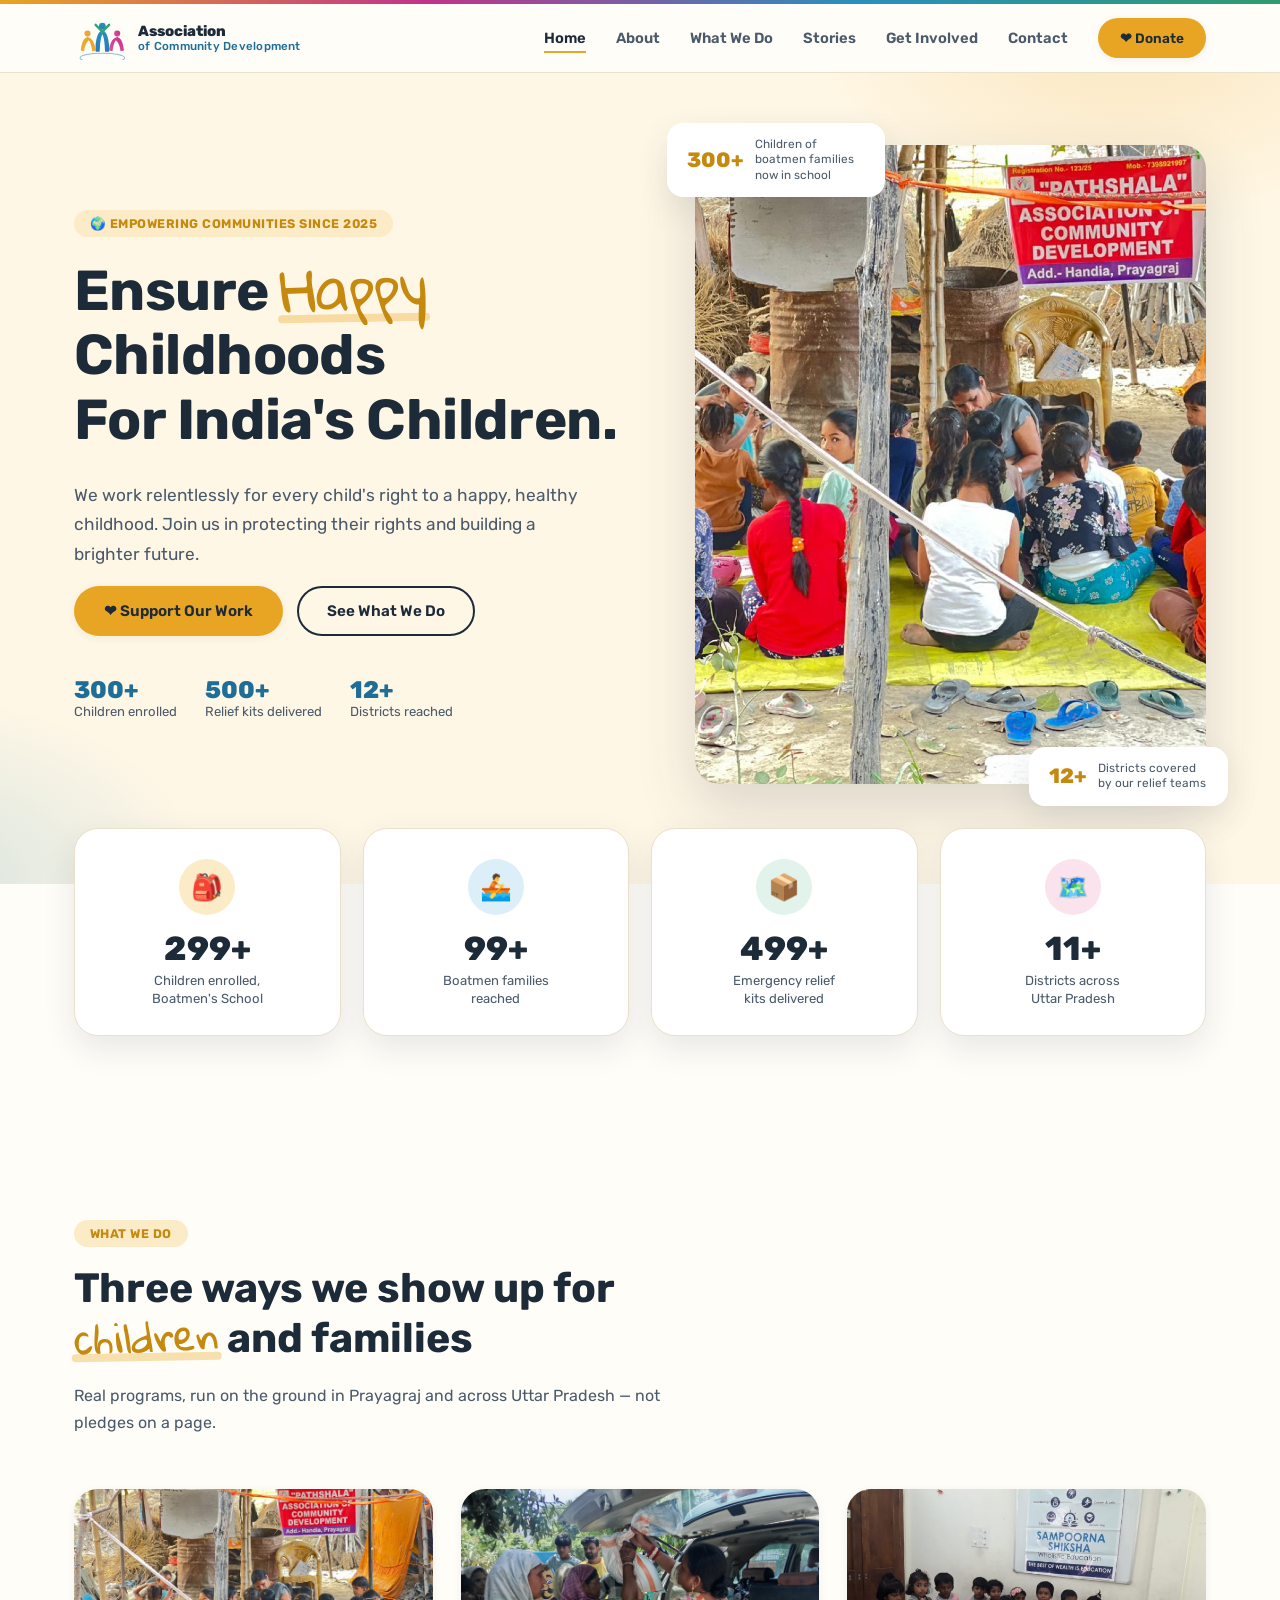
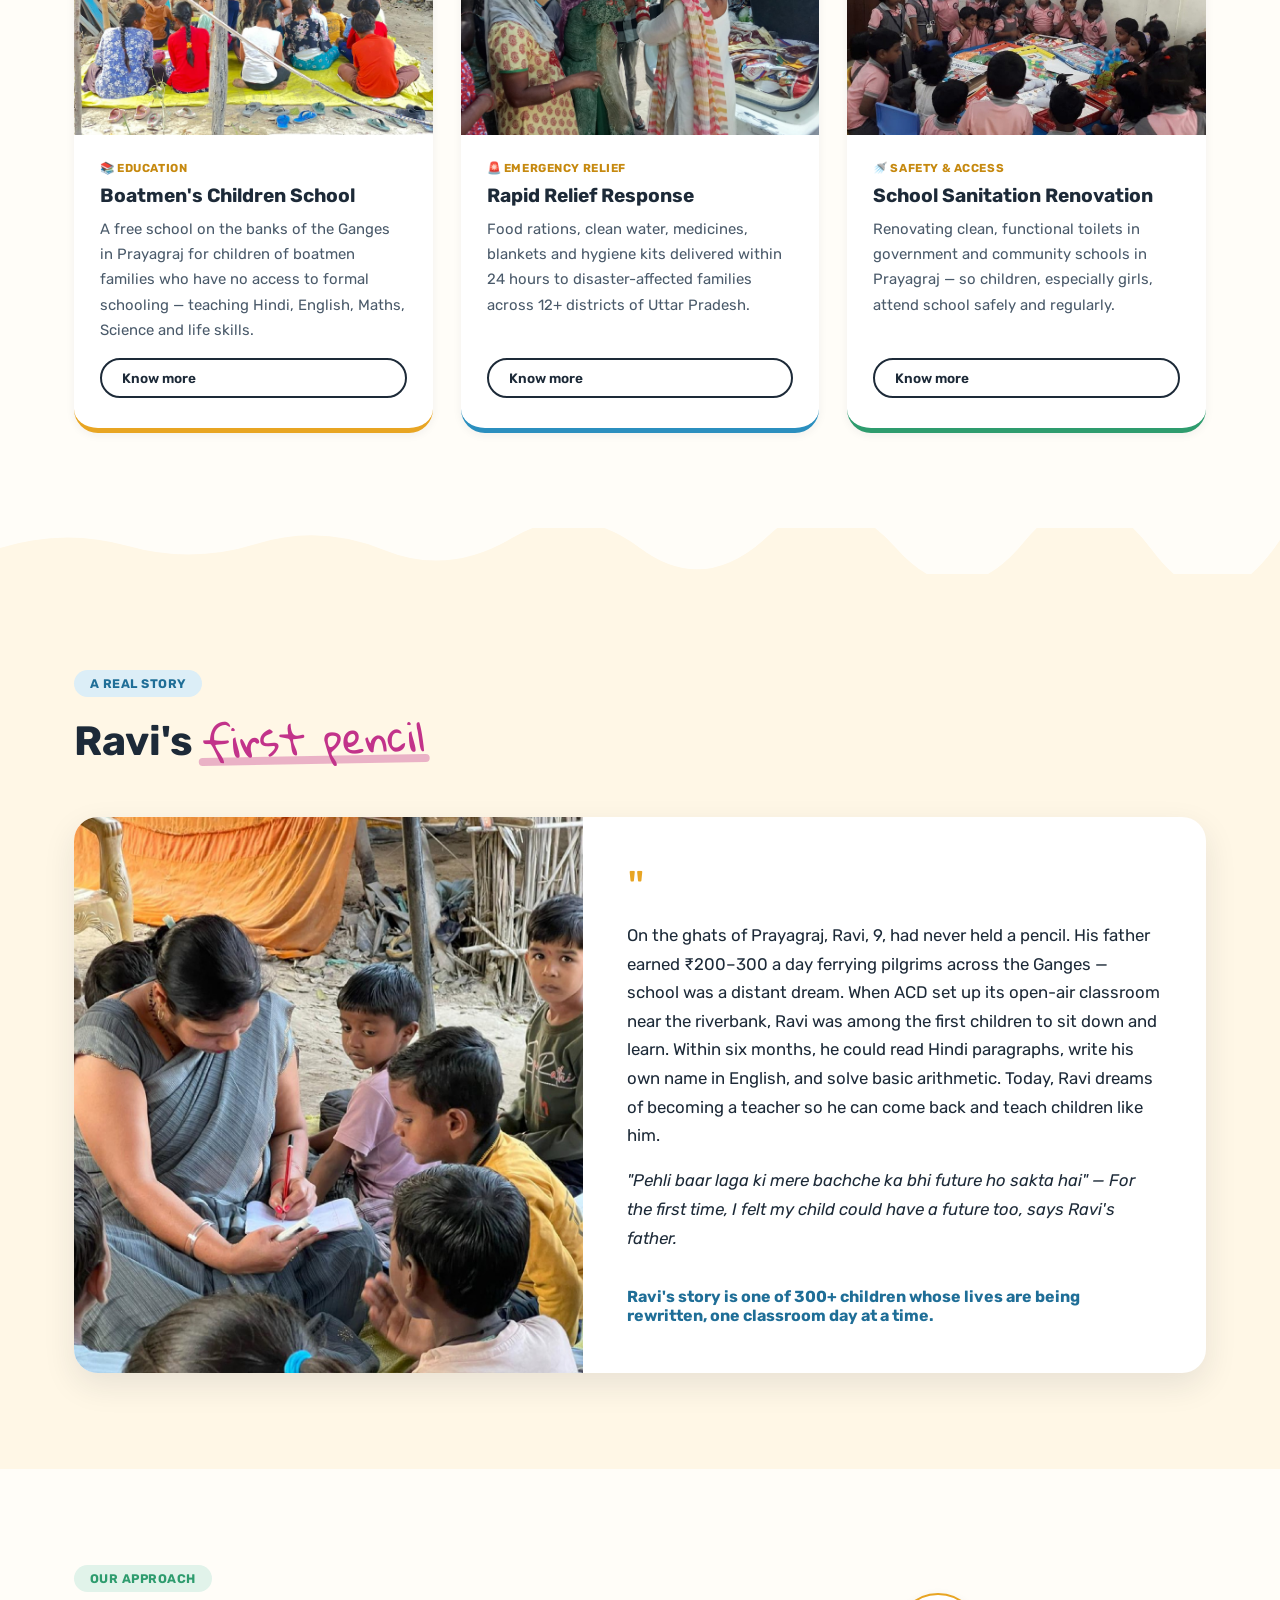
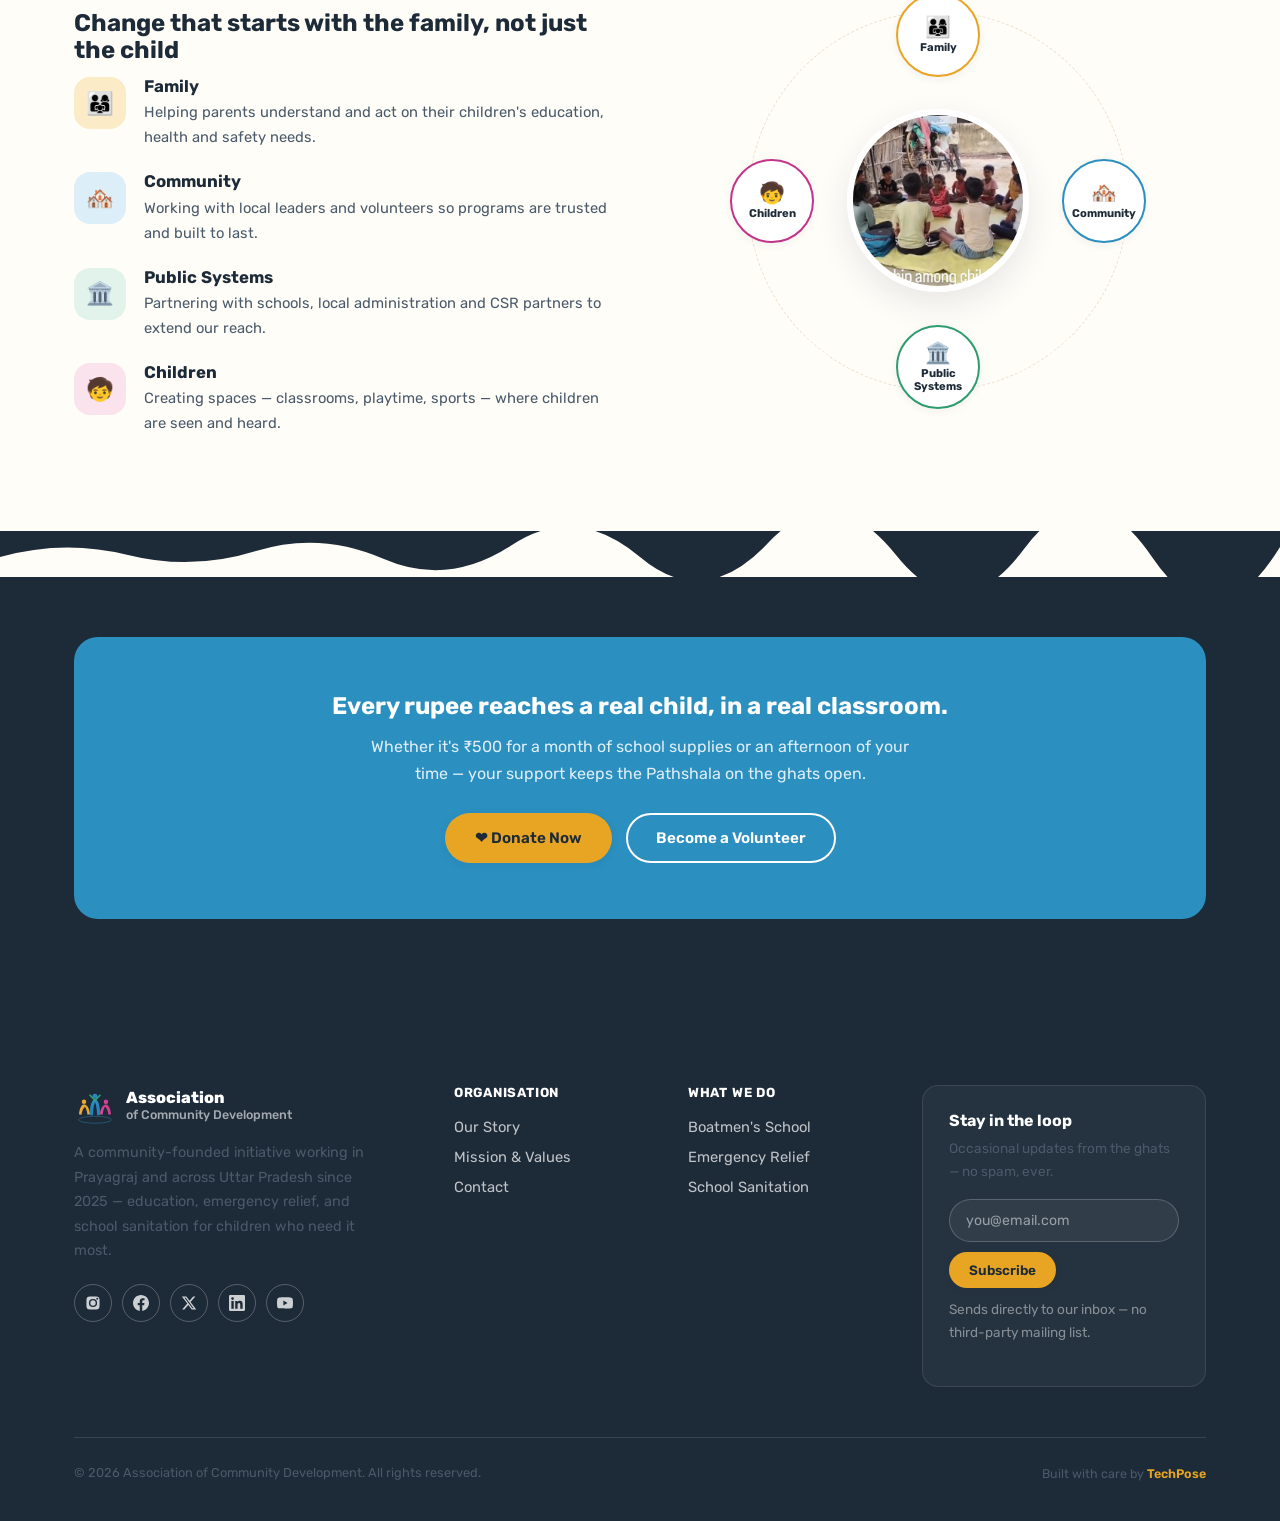
==== commit 3ccc30d7: "Update hero copy on home page" ====
--- a/index.html
+++ b/index.html
@@ -39,9 +39,9 @@
 <section class="hero">
   <div class="container hero-grid">
     <div>
-      <span class="eyebrow reveal">🌾 Working in Prayagraj, Uttar Pradesh since 2025</span>
-      <h1 class="reveal reveal-delay-1">Ensuring <span class="hand">happy childhoods</span> for the children of the <span class="accent2">Ganges ghats</span></h1>
-      <p class="hero-lede reveal reveal-delay-2">Association of Community Development runs a free school for boatmen's children on the riverbank in Prayagraj, sends emergency relief within 24 hours across Uttar Pradesh, and rebuilds school sanitation so children — especially girls — stay in class.</p>
+      <span class="eyebrow reveal">🌍 Empowering Communities Since 2025</span>
+      <h1 class="reveal reveal-delay-1">Ensure <span class="hand">Happy</span><br>Childhoods<br>For India's Children.</h1>
+      <p class="hero-lede reveal reveal-delay-2">We work relentlessly for every child's right to a happy, healthy childhood. Join us in protecting their rights and building a brighter future.</p>
       <div class="hero-btn-row reveal reveal-delay-3">
         <a href="get-involved/" class="btn btn-primary">❤ Support Our Work</a>
         <a href="what-we-do/" class="btn btn-outline">See What We Do</a>
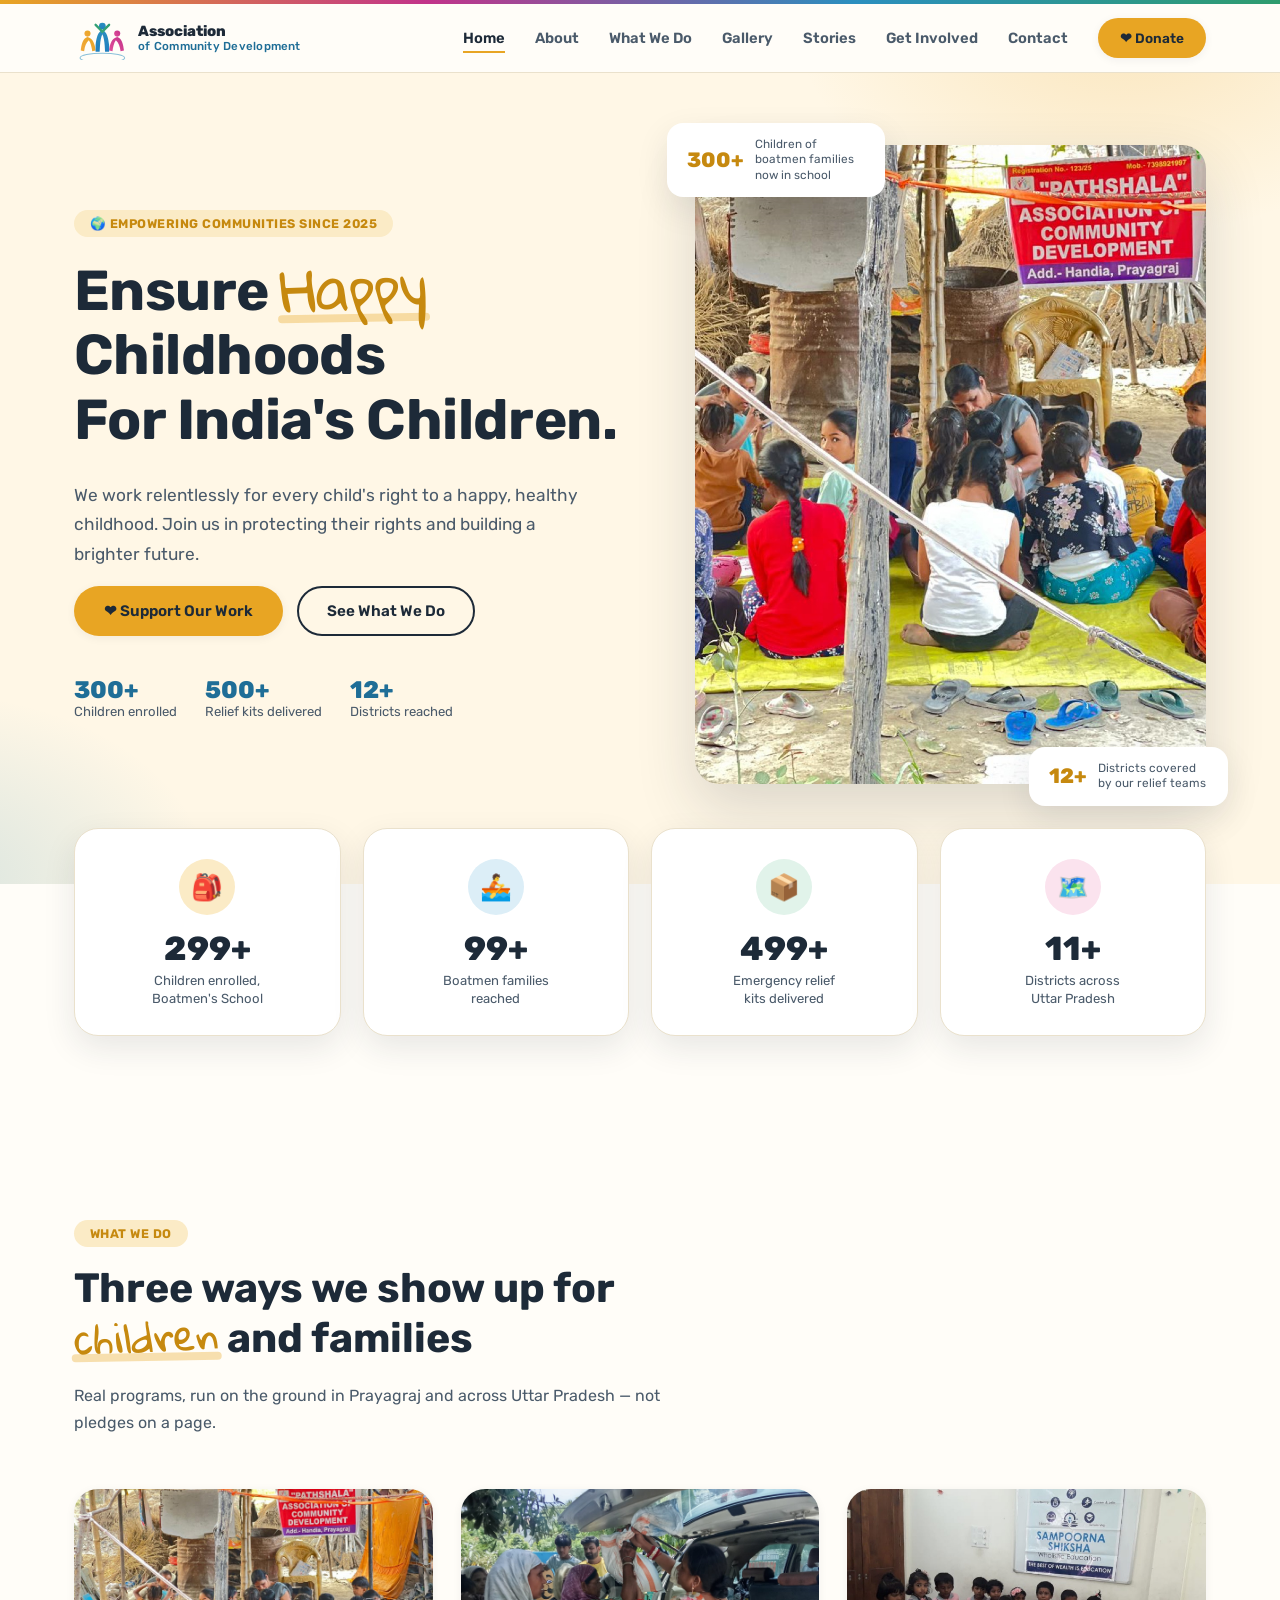
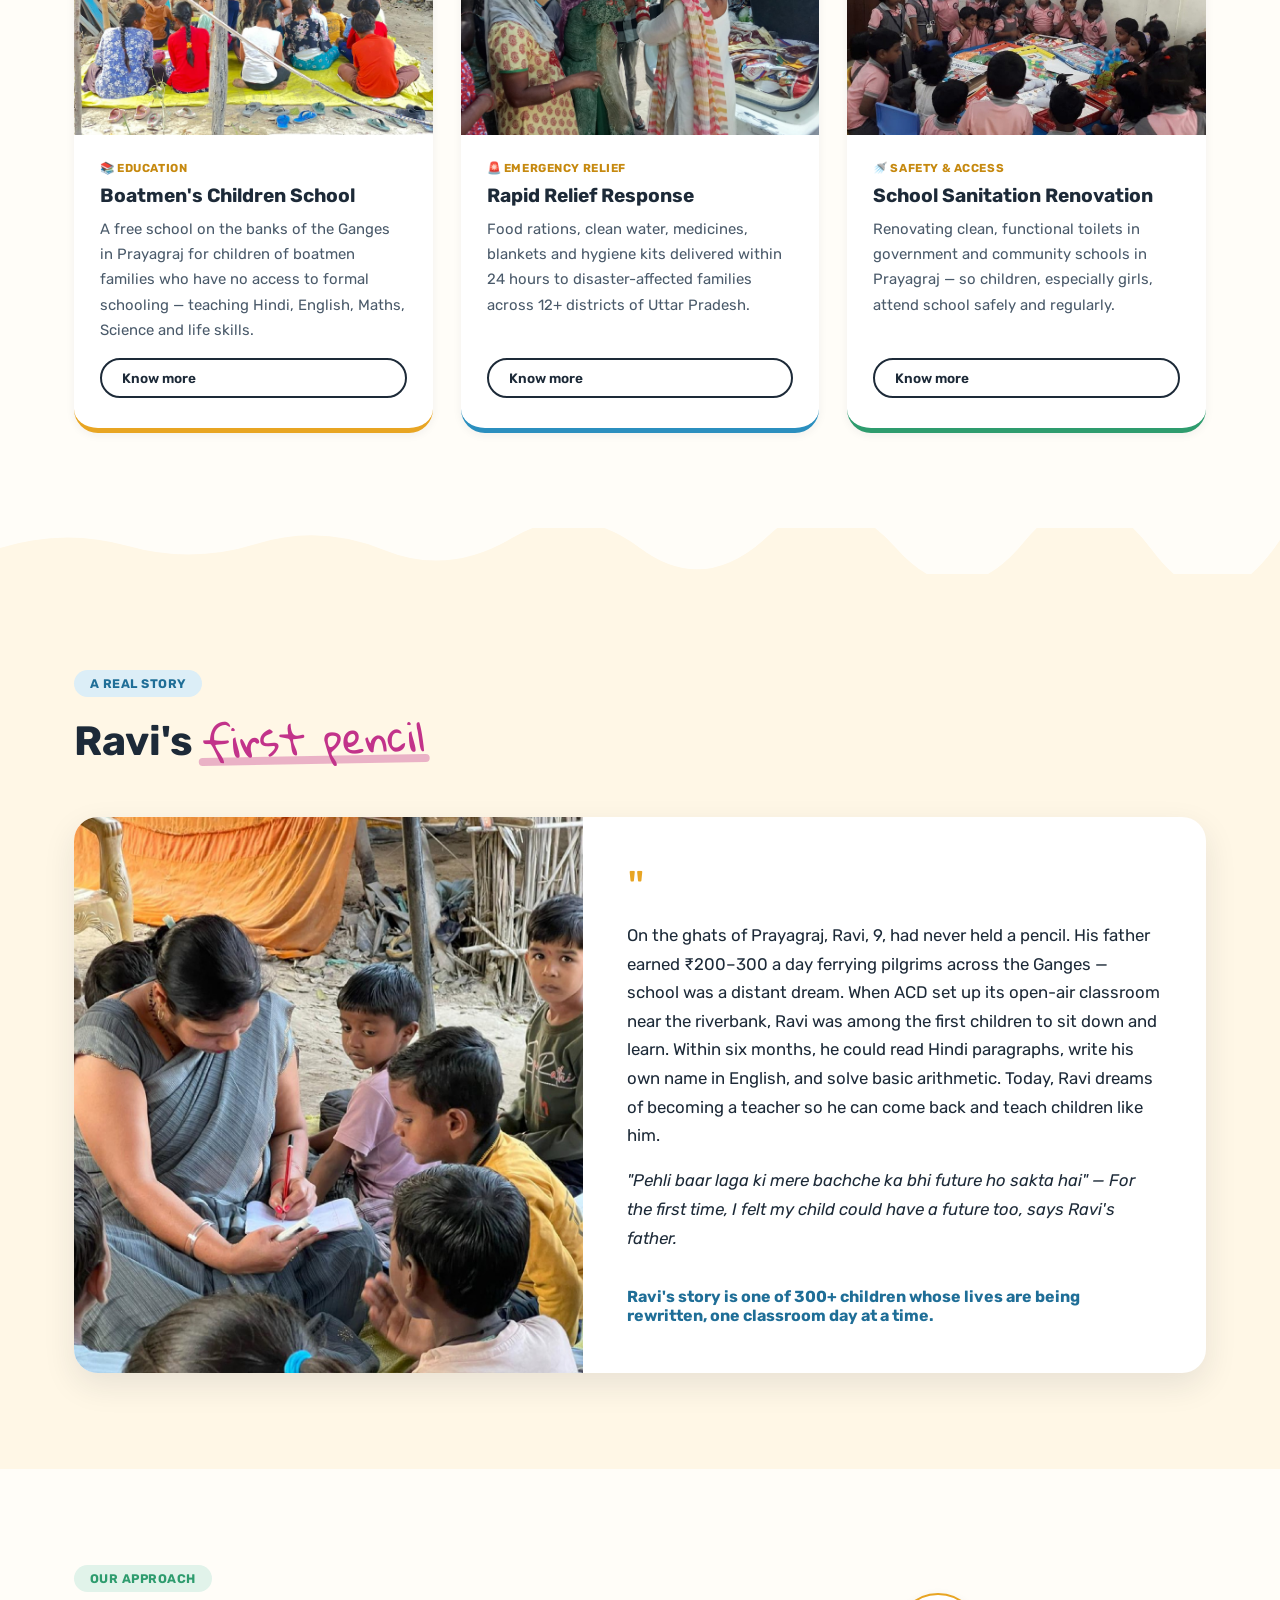
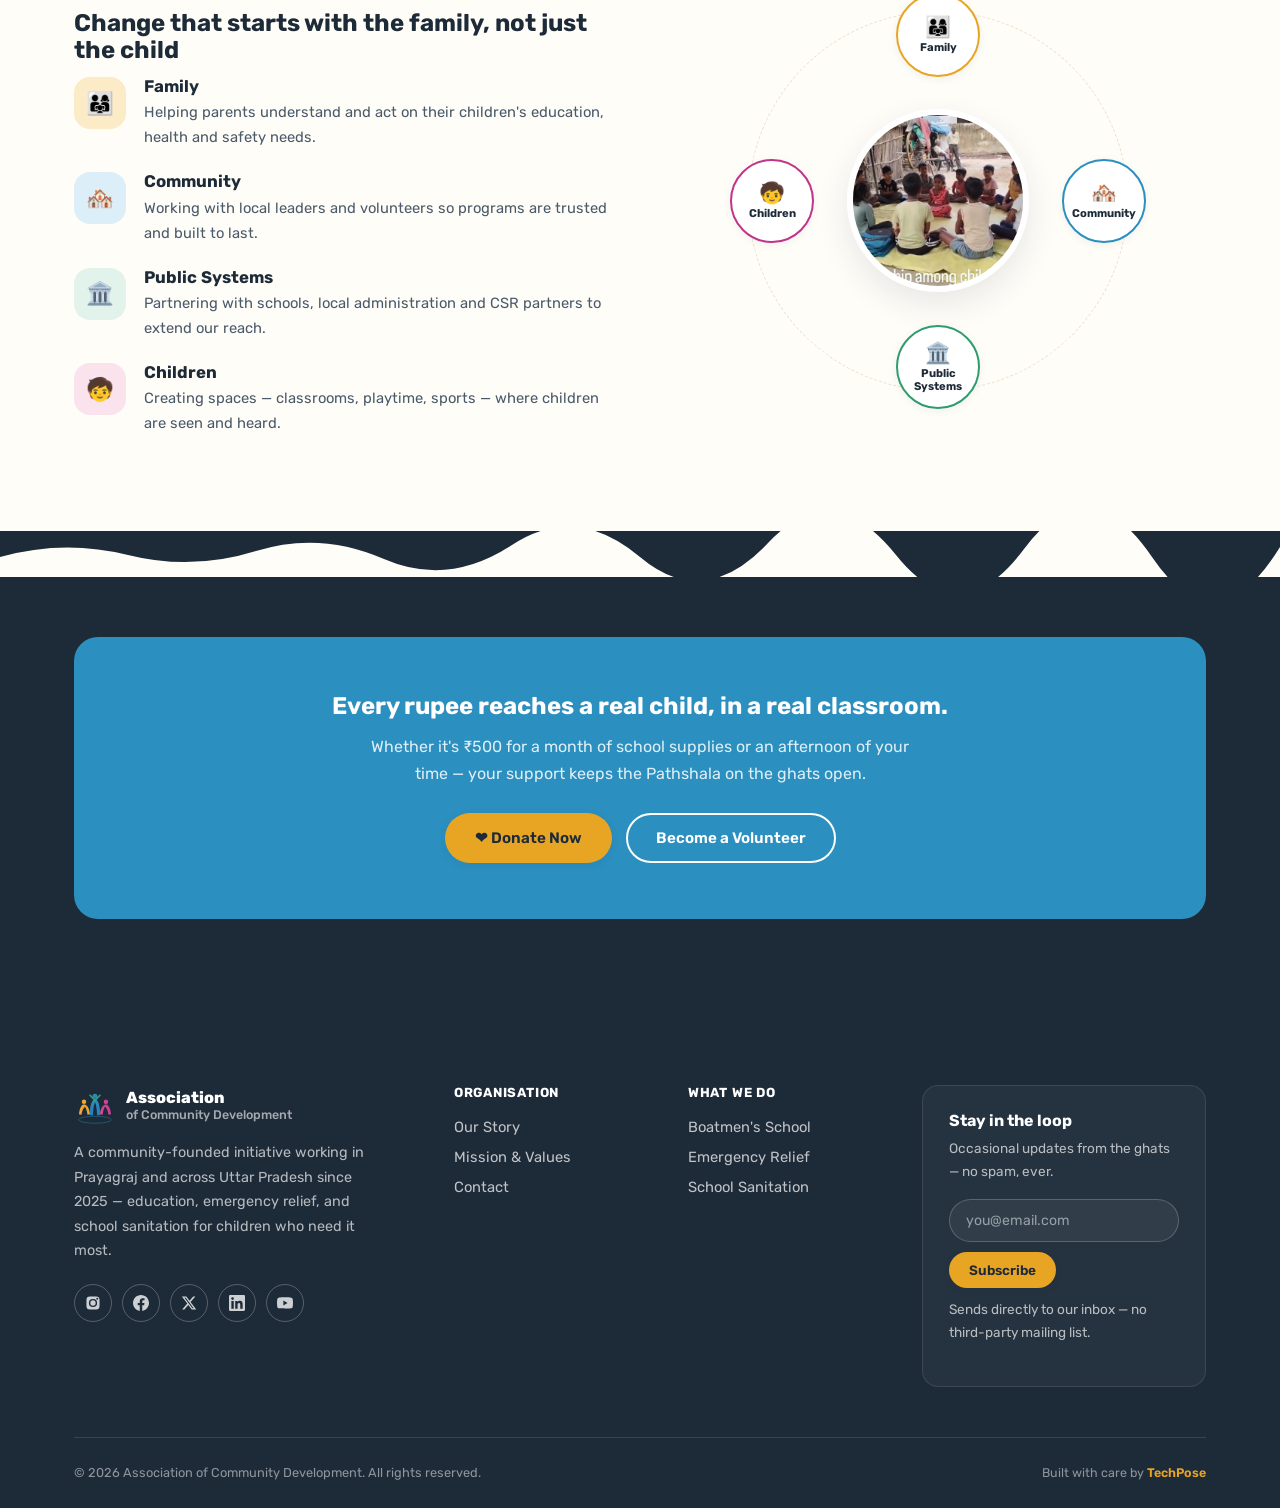
==== commit d63981cd: "Add photo gallery page with lightbox (next/prev, zoom, keyboard, swipe)" ====
--- a/index.html
+++ b/index.html
@@ -27,6 +27,7 @@
       <a href="index.html">Home</a>
       <a href="about/">About</a>
       <a href="what-we-do/">What We Do</a>
+      <a href="gallery/">Gallery</a>
       <a href="stories/">Stories</a>
       <a href="get-involved/">Get Involved</a>
       <a href="contact/">Contact</a>
--- a/css/style.css
+++ b/css/style.css
@@ -376,7 +376,7 @@
 .footer-brand img{ height: 40px; }
 .footer-brand-text{ font-family: var(--font-display); font-weight: 800; color: var(--white); line-height:1.2; }
 .footer-brand-text span{ display:block; font-weight:500; font-size:.78rem; color: rgba(255,255,255,.6); }
-.footer-desc{ font-size: .9rem; max-width: 34ch; }
+.footer-desc{ font-size: .9rem; max-width: 34ch; color: rgba(255,255,255,.68); }
 .footer-col h4{ color: var(--white); font-size: .82rem; text-transform: uppercase; letter-spacing: .06em; margin-bottom: 18px; }
 .footer-col a{ display:block; font-size: .92rem; margin-bottom: 12px; color: rgba(255,255,255,.72); transition: color .2s; }
 .footer-col a:hover{ color: var(--amber); }
@@ -390,7 +390,7 @@
 
 .newsletter-box{ background: rgba(255,255,255,.04); border: 1px solid rgba(255,255,255,.1); border-radius: var(--radius-md); padding: 26px; }
 .newsletter-box h4{ color: var(--white); margin-bottom: 6px; }
-.newsletter-box p{ font-size: .85rem; margin-bottom: 16px; }
+.newsletter-box p{ font-size: .85rem; margin-bottom: 16px; color: rgba(255,255,255,.68); }
 .newsletter-form{ display:flex; gap: 10px; flex-wrap: wrap; }
 .newsletter-form input{
   flex: 1; min-width: 160px; padding: 12px 16px; border-radius: 999px; border: 1px solid rgba(255,255,255,.2);
@@ -404,6 +404,7 @@
   display:flex; justify-content:space-between; align-items:center; flex-wrap:wrap; gap: 12px;
   padding: 24px 0; font-size: .8rem; color: rgba(255,255,255,.5);
 }
+.footer-bottom p{ margin: 0; color: rgba(255,255,255,.5); }
 .footer-bottom a{ color: rgba(255,255,255,.6); }
 .footer-bottom a:hover{ color: var(--amber); }
 .credit{ font-size: .78rem; }
@@ -598,6 +599,65 @@
 .text-center{ text-align: center; }
 .divider-line{ height:1px; background: var(--line); margin: 60px 0; }
 
+/* =========================================================
+   LIGHTBOX (gallery: next/prev, zoom, keyboard, swipe)
+   ========================================================= */
+.gallery-grid a{ cursor: zoom-in; }
+.filter-row{ display:flex; flex-wrap:wrap; gap: 10px; margin-bottom: 34px; }
+.filter-btn{
+  padding: 9px 20px; border-radius: 999px; border: 1px solid var(--line); background: var(--white);
+  font-family: var(--font-display); font-weight: 600; font-size: .84rem; cursor: pointer;
+  transition: background .25s, color .25s, border-color .25s, transform .25s;
+}
+.filter-btn:hover{ transform: translateY(-2px); }
+.filter-btn.active{ background: var(--ink); color: var(--white); border-color: var(--ink); }
+
+.lightbox{
+  position: fixed; inset: 0; z-index: 1000; background: rgba(10,14,18,.94);
+  display: none; align-items: center; justify-content: center;
+  opacity: 0; transition: opacity .3s var(--ease);
+}
+.lightbox.open{ display: flex; opacity: 1; }
+.lb-stage{
+  position: relative; width: min(92vw, 1100px); height: min(84vh, 780px);
+  display:flex; align-items:center; justify-content:center; overflow: hidden;
+}
+.lb-stage img{
+  max-width: 100%; max-height: 100%; width: auto; height: auto; object-fit: contain;
+  border-radius: 10px; box-shadow: 0 20px 60px rgba(0,0,0,.5);
+  cursor: zoom-in; transition: transform .35s var(--ease);
+  transform: scale(1); touch-action: pinch-zoom;
+}
+.lb-stage img.zoomed{ cursor: zoom-out; transform: scale(2); }
+.lb-caption{
+  position: absolute; left:0; right:0; bottom: -44px; text-align:center;
+  color: rgba(255,255,255,.75); font-size: .86rem;
+}
+.lb-close, .lb-prev, .lb-next{
+  position: fixed; z-index: 1001; background: rgba(255,255,255,.08); border: 1px solid rgba(255,255,255,.18);
+  color: #fff; border-radius: 50%; width: 48px; height: 48px; display:flex; align-items:center; justify-content:center;
+  cursor: pointer; font-size: 1.3rem; transition: background .25s, transform .25s;
+}
+.lb-close:hover, .lb-prev:hover, .lb-next:hover{ background: var(--amber); color: var(--ink); }
+.lb-close{ top: 26px; right: 26px; }
+.lb-prev{ left: 26px; top: 50%; transform: translateY(-50%); }
+.lb-next{ right: 26px; top: 50%; transform: translateY(-50%); }
+.lb-prev:hover, .lb-next:hover{ transform: translateY(-50%) scale(1.08); }
+.lb-counter{
+  position: fixed; bottom: 26px; left: 50%; transform: translateX(-50%);
+  color: rgba(255,255,255,.65); font-family: var(--font-display); font-size: .8rem; letter-spacing: .04em;
+  background: rgba(255,255,255,.06); padding: 6px 16px; border-radius: 999px; z-index: 1001;
+}
+.lb-hint{
+  position: fixed; bottom: 26px; right: 26px; color: rgba(255,255,255,.4); font-size: .74rem; z-index: 1001;
+}
+@media (max-width: 700px){
+  .lb-prev{ left: 10px; width: 40px; height: 40px; }
+  .lb-next{ right: 10px; width: 40px; height: 40px; }
+  .lb-close{ top: 14px; right: 14px; width: 40px; height: 40px; }
+  .lb-hint{ display: none; }
+}
+
 /* ---------- Marquee (real testimonials) ---------- */
 .marquee{ overflow: hidden; position: relative; }
 .marquee::before, .marquee::after{
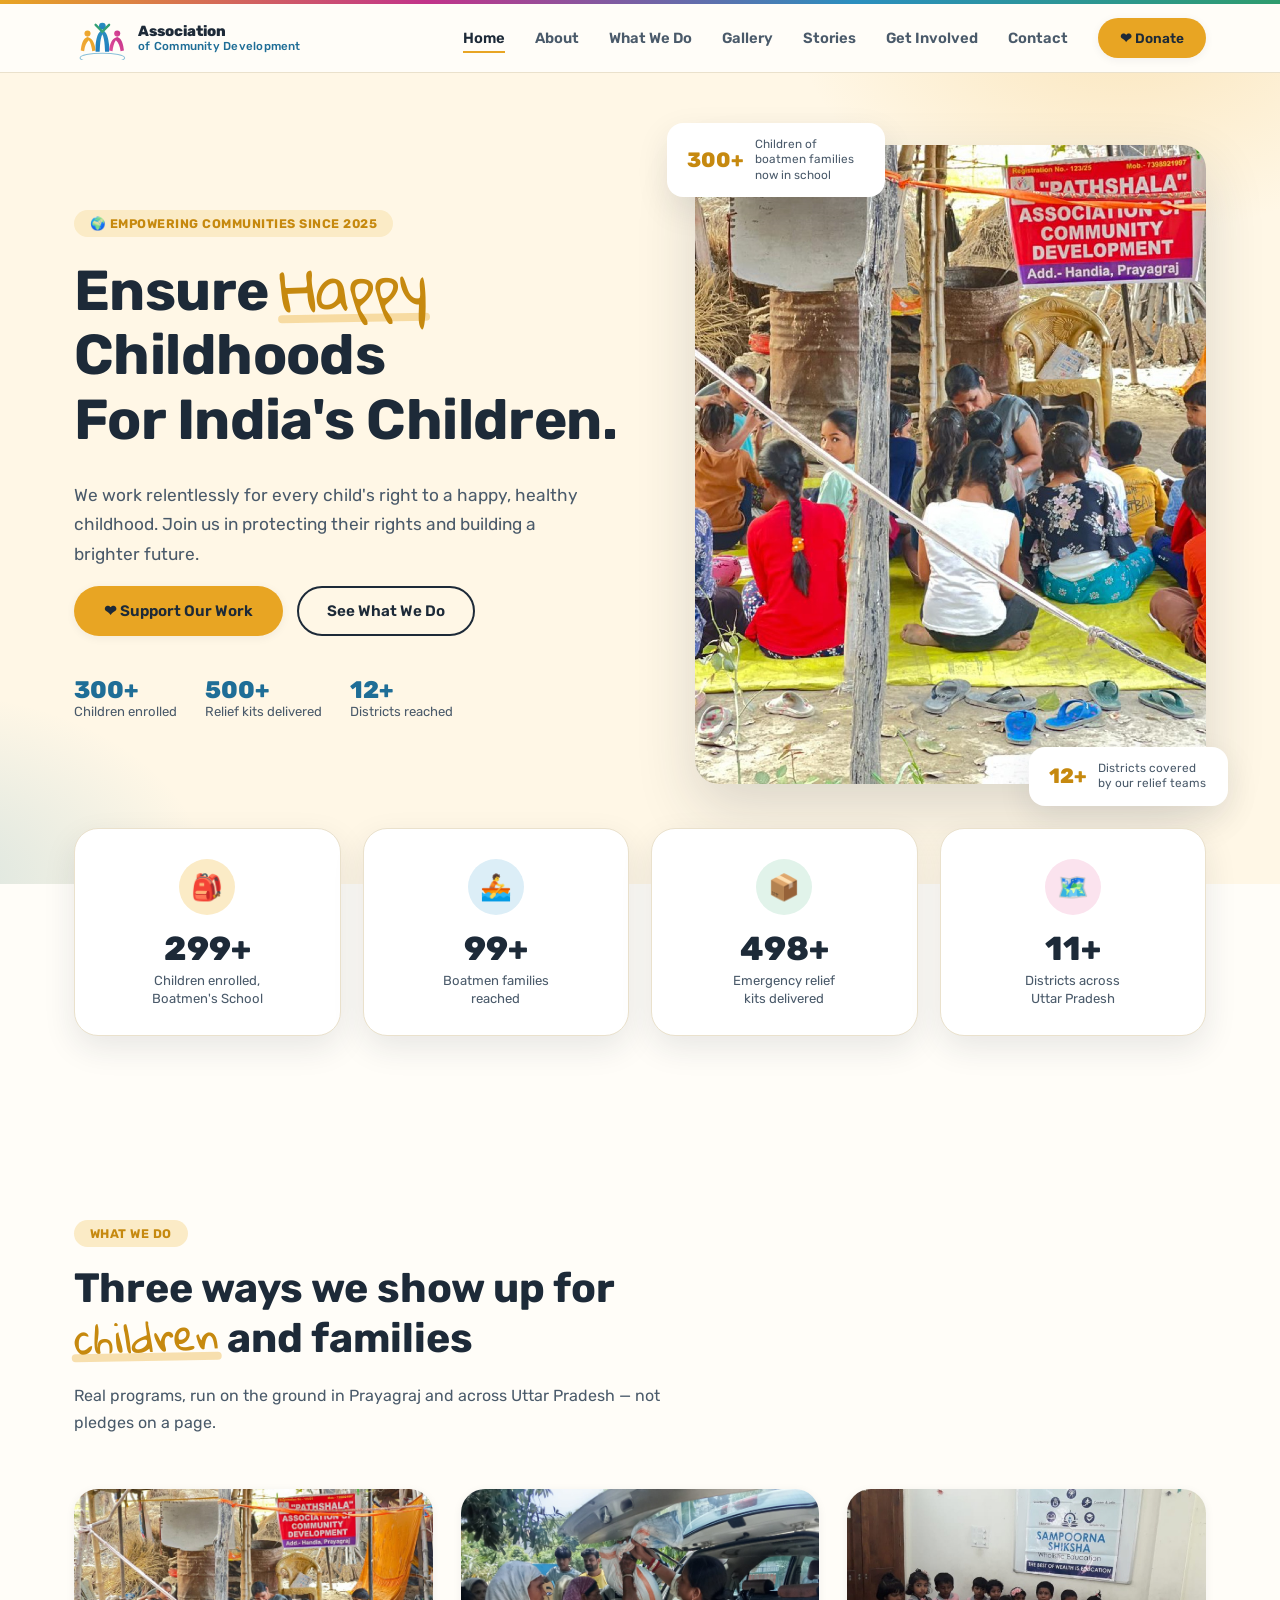
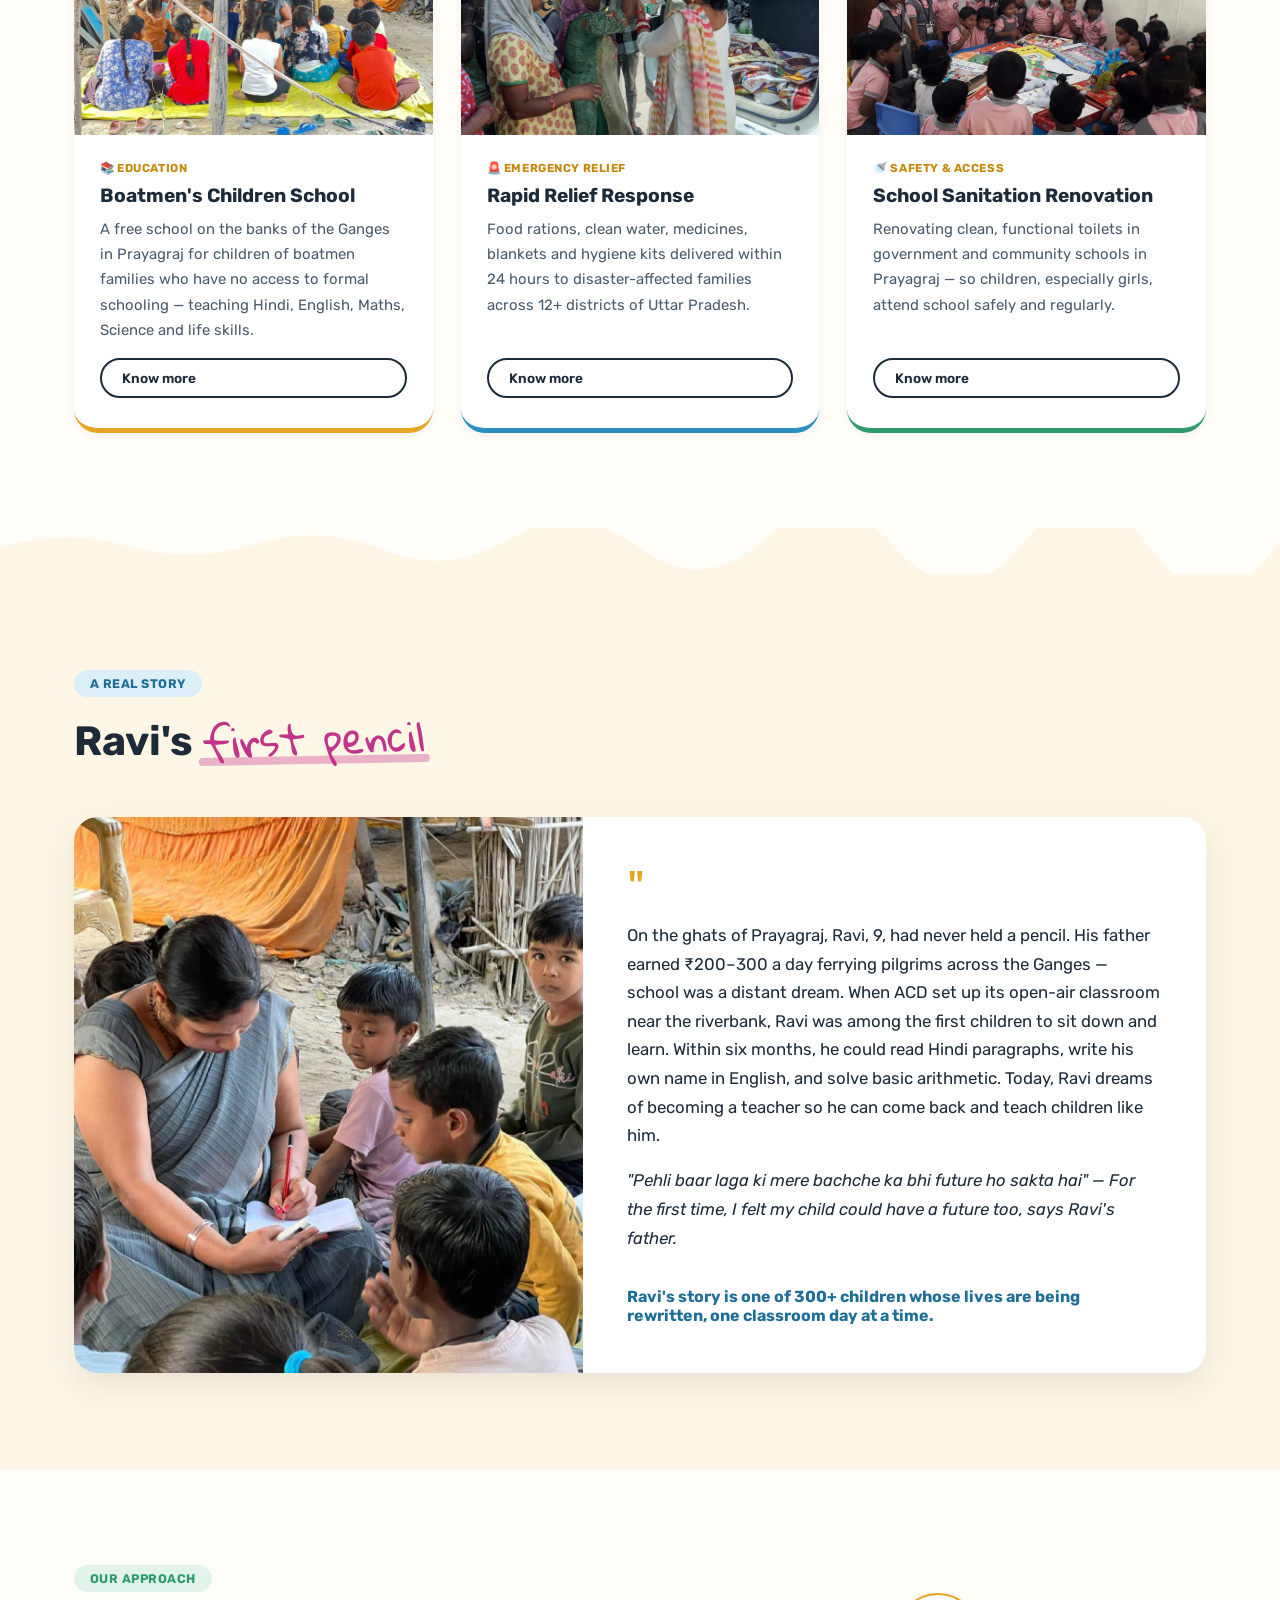
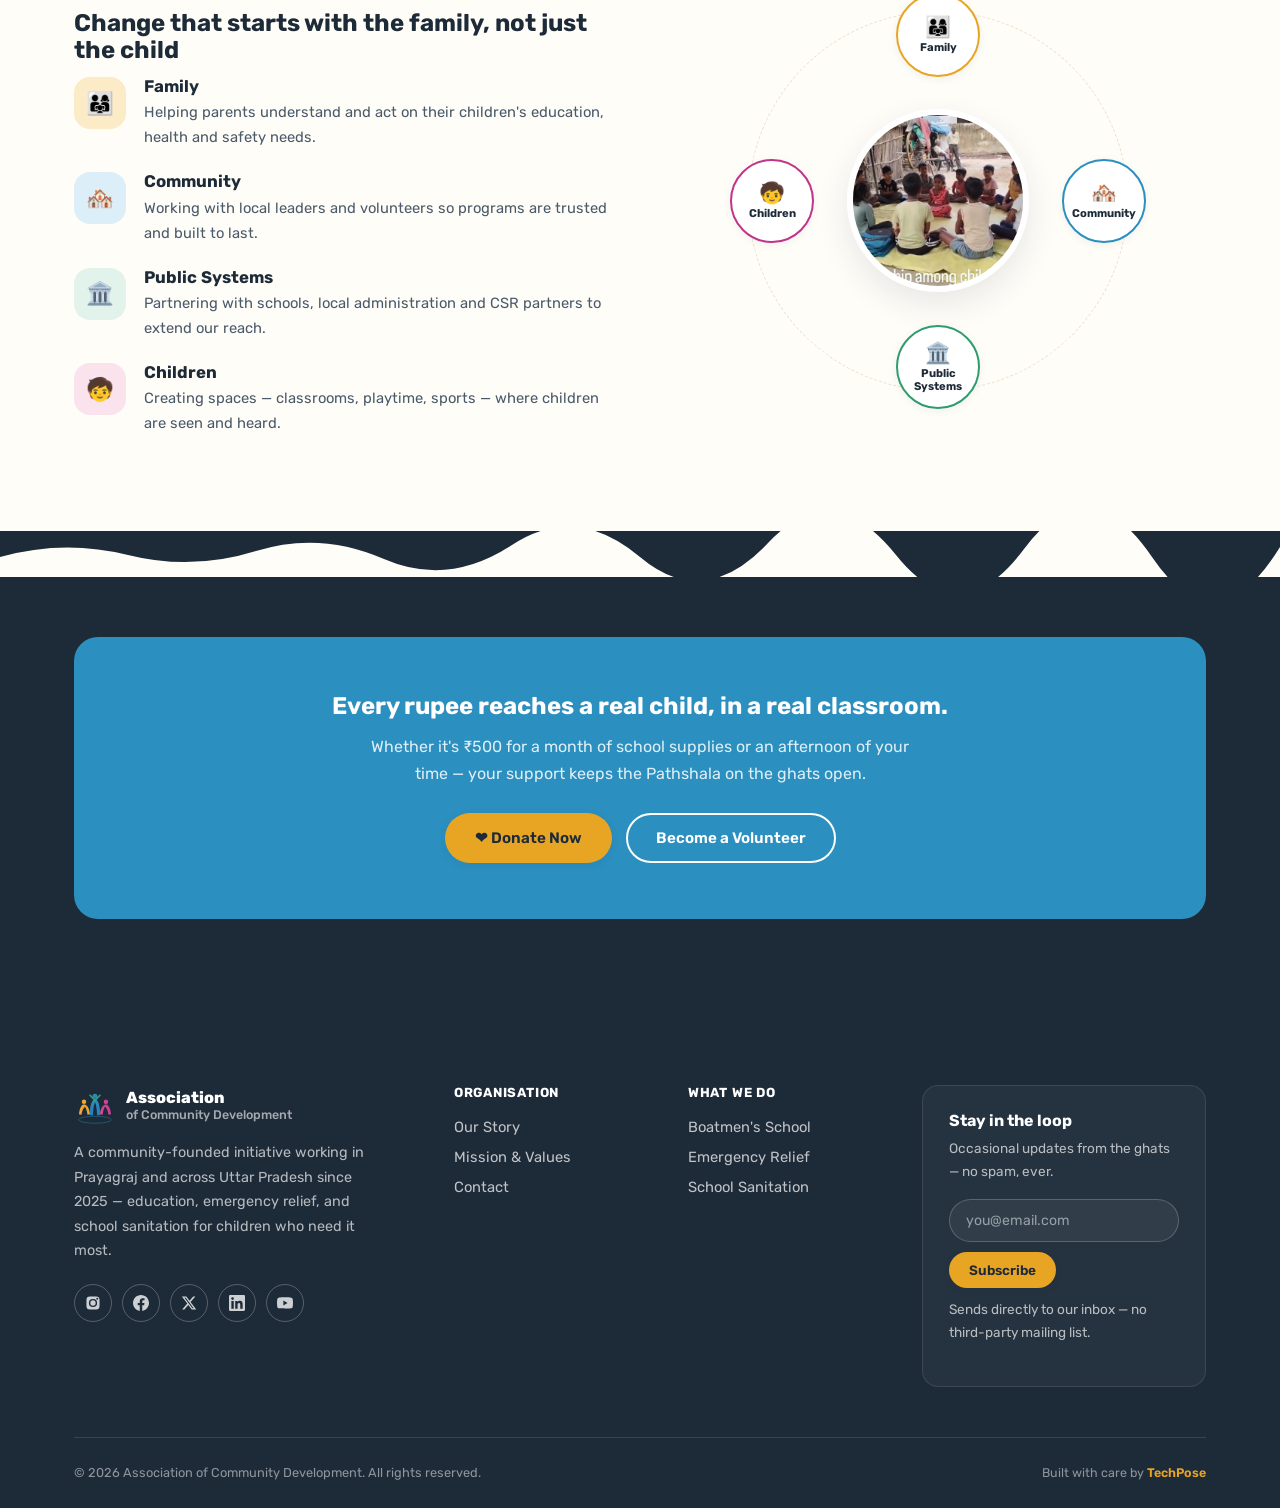
==== commit ced6f2af: "Fix image crop positioning, add site-wide lightbox" ====
--- a/index.html
+++ b/index.html
@@ -55,7 +55,7 @@
     </div>
     <div class="hero-visual reveal reveal-delay-2">
       <div class="hero-photo-frame">
-        <img src="assets/images/pathshala-handia-prayagraj.jpg" alt="ACD's open-air Pathshala classroom for boatmen's children in Handia, Prayagraj" loading="eager">
+        <a href="assets/images/pathshala-handia-prayagraj.jpg" data-lightbox="home" data-caption="ACD's open-air Pathshala classroom for boatmen's children in Handia, Prayagraj"><img src="assets/images/pathshala-handia-prayagraj.jpg" alt="ACD's open-air Pathshala classroom for boatmen's children in Handia, Prayagraj" loading="eager"></a>
       </div>
       <div class="hero-badge b1"><span class="n" data-count="300" data-suffix="+">0</span><span class="l">Children of boatmen families now in school</span></div>
       <div class="hero-badge b2"><span class="n" data-count="12" data-suffix="+">0</span><span class="l">Districts covered by our relief teams</span></div>
@@ -83,7 +83,7 @@
     </div>
     <div class="card-grid">
       <div class="p-card reveal">
-        <div class="p-card-img"><img src="assets/images/pathshala-handia-prayagraj.jpg" alt="Open-air classroom for boatmen's children, Handia, Prayagraj" loading="lazy"></div>
+        <div class="p-card-img"><a href="assets/images/pathshala-handia-prayagraj.jpg" data-lightbox="home" data-caption="Open-air classroom for boatmen's children, Handia, Prayagraj"><img src="assets/images/pathshala-handia-prayagraj.jpg" alt="Open-air classroom for boatmen's children, Handia, Prayagraj" loading="lazy"></a></div>
         <div class="p-card-body">
           <div class="p-card-tag">📚 Education</div>
           <h3>Boatmen's Children School</h3>
@@ -92,7 +92,7 @@
         </div>
       </div>
       <div class="p-card reveal reveal-delay-1">
-        <div class="p-card-img"><img src="assets/images/relief-distribution-2.jpg" alt="ACD volunteers distributing emergency relief kits" loading="lazy"></div>
+        <div class="p-card-img"><a href="assets/images/relief-distribution-2.jpg" data-lightbox="home" data-caption="ACD volunteers distributing emergency relief kits"><img src="assets/images/relief-distribution-2.jpg" alt="ACD volunteers distributing emergency relief kits" loading="lazy"></a></div>
         <div class="p-card-body">
           <div class="p-card-tag">🚨 Emergency Relief</div>
           <h3>Rapid Relief Response</h3>
@@ -101,7 +101,7 @@
         </div>
       </div>
       <div class="p-card reveal reveal-delay-2">
-        <div class="p-card-img"><img src="assets/images/sampoorna-shiksha-session-2.jpg" alt="Children at a school sanitation and learning session" loading="lazy"></div>
+        <div class="p-card-img"><a href="assets/images/sampoorna-shiksha-session-2.jpg" data-lightbox="home" data-caption="Children at a school sanitation and learning session"><img src="assets/images/sampoorna-shiksha-session-2.jpg" alt="Children at a school sanitation and learning session" loading="lazy"></a></div>
         <div class="p-card-body">
           <div class="p-card-tag">🚿 Safety & Access</div>
           <h3>School Sanitation Renovation</h3>
@@ -123,7 +123,7 @@
       <h2>Ravi's <span class="hand pink">first pencil</span></h2>
     </div>
     <div class="story-feature reveal">
-      <img src="assets/images/prayagraj-classroom-teaching.jpg" alt="A volunteer teacher with children at the riverside classroom in Prayagraj" loading="lazy">
+      <a href="assets/images/prayagraj-classroom-teaching.jpg" data-lightbox="home" data-caption="A volunteer teacher with children at the riverside classroom in Prayagraj"><img src="assets/images/prayagraj-classroom-teaching.jpg" alt="A volunteer teacher with children at the riverside classroom in Prayagraj" loading="lazy"></a>
       <div class="story-feature-body">
         <div class="story-quote-mark">"</div>
         <p>On the ghats of Prayagraj, Ravi, 9, had never held a pencil. His father earned ₹200–300 a day ferrying pilgrims across the Ganges — school was a distant dream. When ACD set up its open-air classroom near the riverbank, Ravi was among the first children to sit down and learn. Within six months, he could read Hindi paragraphs, write his own name in English, and solve basic arithmetic. Today, Ravi dreams of becoming a teacher so he can come back and teach children like him.</p>
@@ -150,7 +150,7 @@
     <div class="reveal reveal-delay-2">
       <div class="ring-visual">
         <div class="ring"></div>
-        <div class="ring-inner"><img src="assets/images/community-leadership-circle.jpg" alt="Children in a learning circle in a Prayagraj community" loading="lazy"></div>
+        <div class="ring-inner"><a href="assets/images/community-leadership-circle.jpg" data-lightbox="home" data-caption="Children in a learning circle in a Prayagraj community"><img src="assets/images/community-leadership-circle.jpg" alt="Children in a learning circle in a Prayagraj community" loading="lazy"></a></div>
         <div class="ring-node rn1"><span class="ic">👨‍👩‍👧</span>Family</div>
         <div class="ring-node rn2"><span class="ic">🏘️</span>Community</div>
         <div class="ring-node rn3"><span class="ic">🏛️</span>Public Systems</div>
--- a/css/style.css
+++ b/css/style.css
@@ -219,7 +219,7 @@
   box-shadow: var(--shadow-lg);
   aspect-ratio: 4/5;
 }
-.hero-photo-frame img{ width:100%; height:100%; object-fit: cover; }
+.hero-photo-frame img{ width:100%; height:100%; object-fit: cover; object-position: top; }
 .hero-badge{
   position: absolute; background: var(--white); border-radius: var(--radius-md);
   box-shadow: var(--shadow-md); padding: 14px 20px; display:flex; align-items:center; gap:12px;
@@ -290,7 +290,7 @@
 .p-card:nth-child(3){ border-bottom-color: var(--green); }
 .p-card:hover{ transform: translateY(-8px); box-shadow: var(--shadow-md); }
 .p-card-img{ aspect-ratio: 16/11; overflow:hidden; }
-.p-card-img img{ width:100%; height:100%; object-fit:cover; transition: transform .5s var(--ease); }
+.p-card-img img{ width:100%; height:100%; object-fit:cover; object-position: top; transition: transform .5s var(--ease); }
 .p-card:hover .p-card-img img{ transform: scale(1.06); }
 .p-card-body{ padding: 26px 26px 30px; flex:1; display:flex; flex-direction:column; }
 .p-card-body h3{ font-size: 1.2rem; }
@@ -316,7 +316,7 @@
 .ring-visual{ position: relative; aspect-ratio: 1; max-width: 380px; margin: 0 auto; }
 .ring-visual .ring{ position:absolute; inset:0; border: 1px dashed var(--line); border-radius: 50%; }
 .ring-visual .ring-inner{ position:absolute; inset:26%; border-radius: 50%; overflow:hidden; box-shadow: var(--shadow-md); border: 6px solid var(--white); }
-.ring-visual .ring-inner img{ width:100%; height:100%; object-fit:cover; }
+.ring-visual .ring-inner img{ width:100%; height:100%; object-fit:cover; object-position: top; }
 .ring-node{
   position:absolute; width: 84px; height: 84px; border-radius: 50%; background: var(--white);
   box-shadow: var(--shadow-sm); display:flex; align-items:center; justify-content:center;
@@ -339,7 +339,7 @@
   border-radius: var(--radius-lg); overflow: hidden; box-shadow: var(--shadow-md);
   background: var(--white);
 }
-.story-feature img{ width:100%; height:100%; object-fit:cover; min-height: 320px; }
+.story-feature img{ width:100%; height:100%; object-fit:cover; object-position: top; min-height: 320px; }
 .story-feature-body{ padding: 48px 44px; display:flex; flex-direction:column; justify-content:center; }
 .story-quote-mark{ font-family: var(--font-display); font-size: 3rem; color: var(--amber); line-height:1; margin-bottom: 8px; }
 .story-feature-body p{ font-size: 1.05rem; color: var(--ink); }
@@ -355,7 +355,7 @@
 /* ---------- Gallery ---------- */
 .gallery-grid{ display: grid; grid-template-columns: repeat(4, 1fr); grid-auto-rows: 160px; gap: 14px; }
 .gallery-grid a{ border-radius: var(--radius-sm); overflow:hidden; display:block; position: relative; }
-.gallery-grid img{ width:100%; height:100%; object-fit:cover; transition: transform .4s var(--ease); }
+.gallery-grid img{ width:100%; height:100%; object-fit:cover; object-position: top; transition: transform .4s var(--ease); }
 .gallery-grid a:hover img{ transform: scale(1.08); }
 .g-tall{ grid-row: span 2; }
 .g-wide{ grid-column: span 2; }
@@ -448,7 +448,7 @@
 /* ---------- Two-column content blocks ---------- */
 .split{ display:grid; grid-template-columns: 1fr 1fr; gap: 56px; align-items:center; }
 .split.reverse .split-media{ order: 2; }
-.split-media img{ border-radius: var(--radius-lg); box-shadow: var(--shadow-md); width:100%; aspect-ratio: 4/3.2; object-fit: cover; }
+.split-media img{ border-radius: var(--radius-lg); box-shadow: var(--shadow-md); width:100%; aspect-ratio: 4/3.2; object-fit: cover; object-position: top; }
 @media (max-width: 900px){ .split{ grid-template-columns: 1fr; } .split.reverse .split-media{ order: -1; } }
 
 /* ---------- Values / pills ---------- */
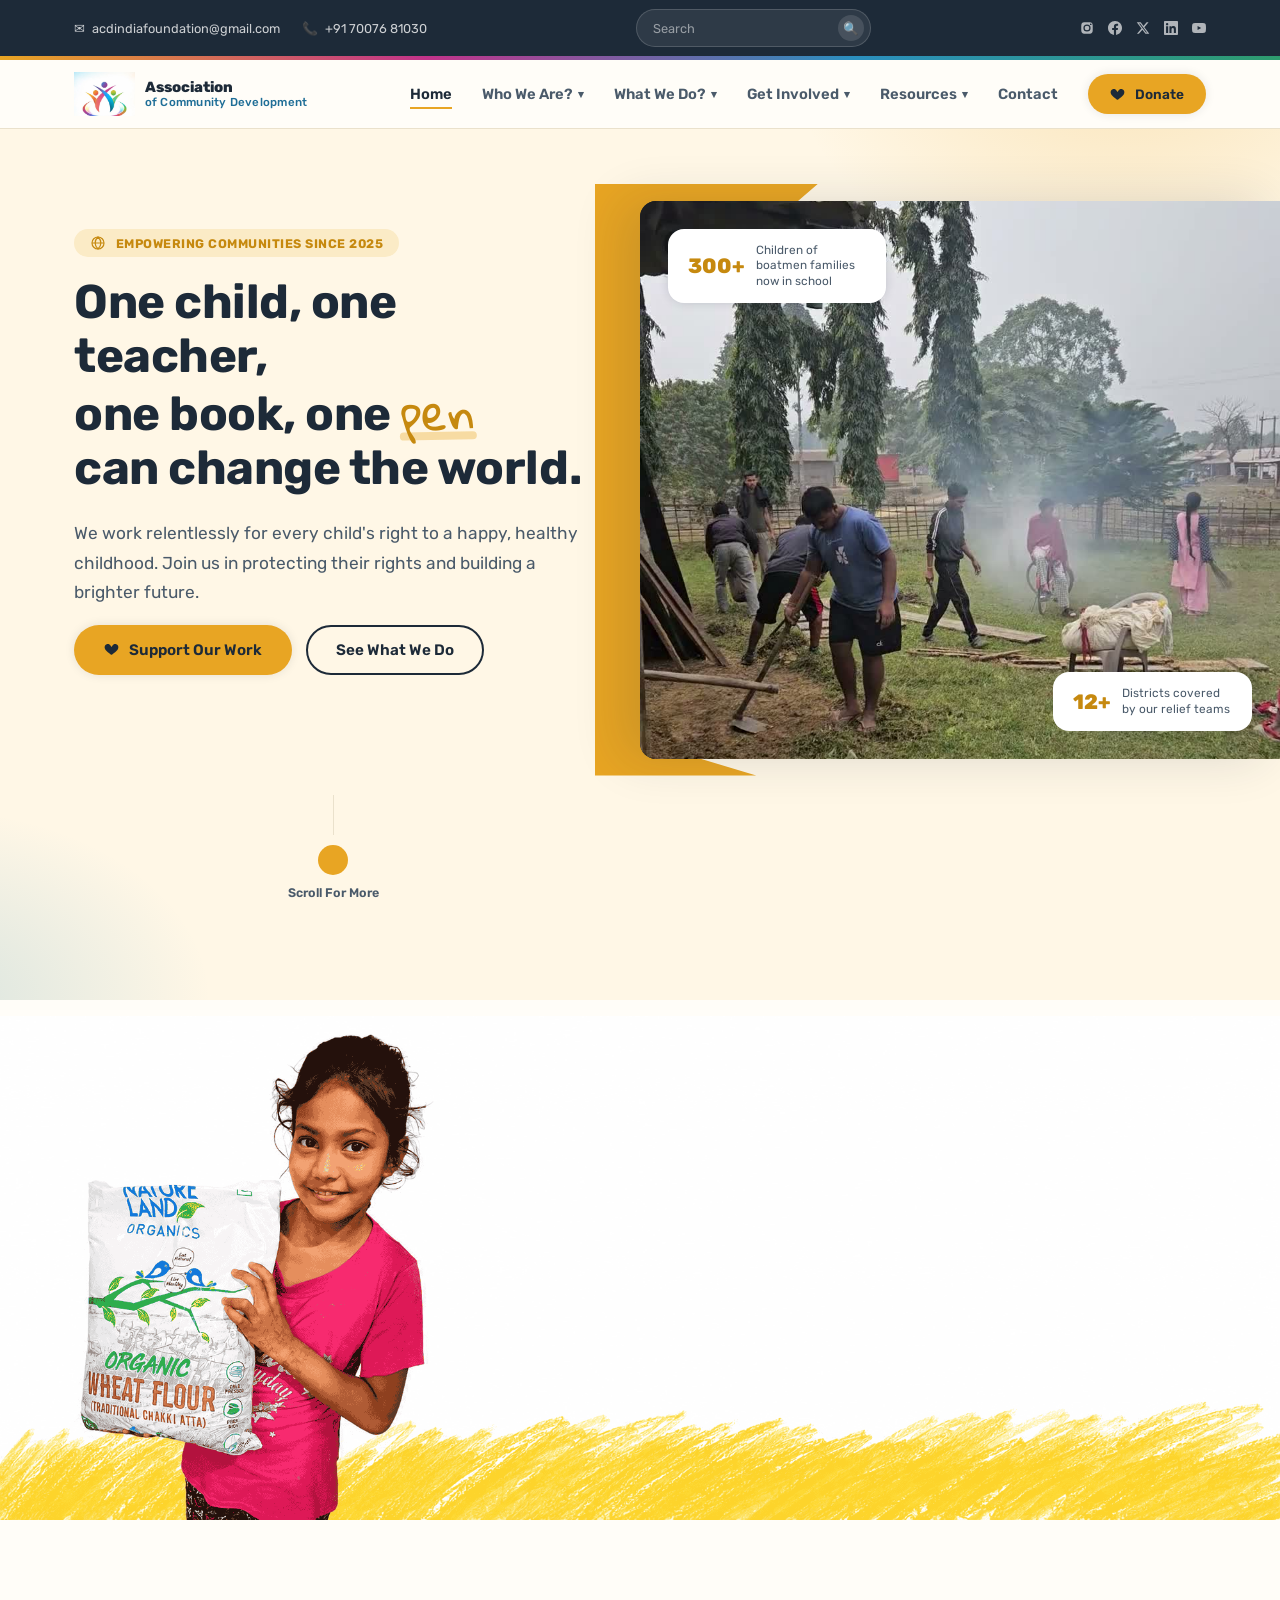
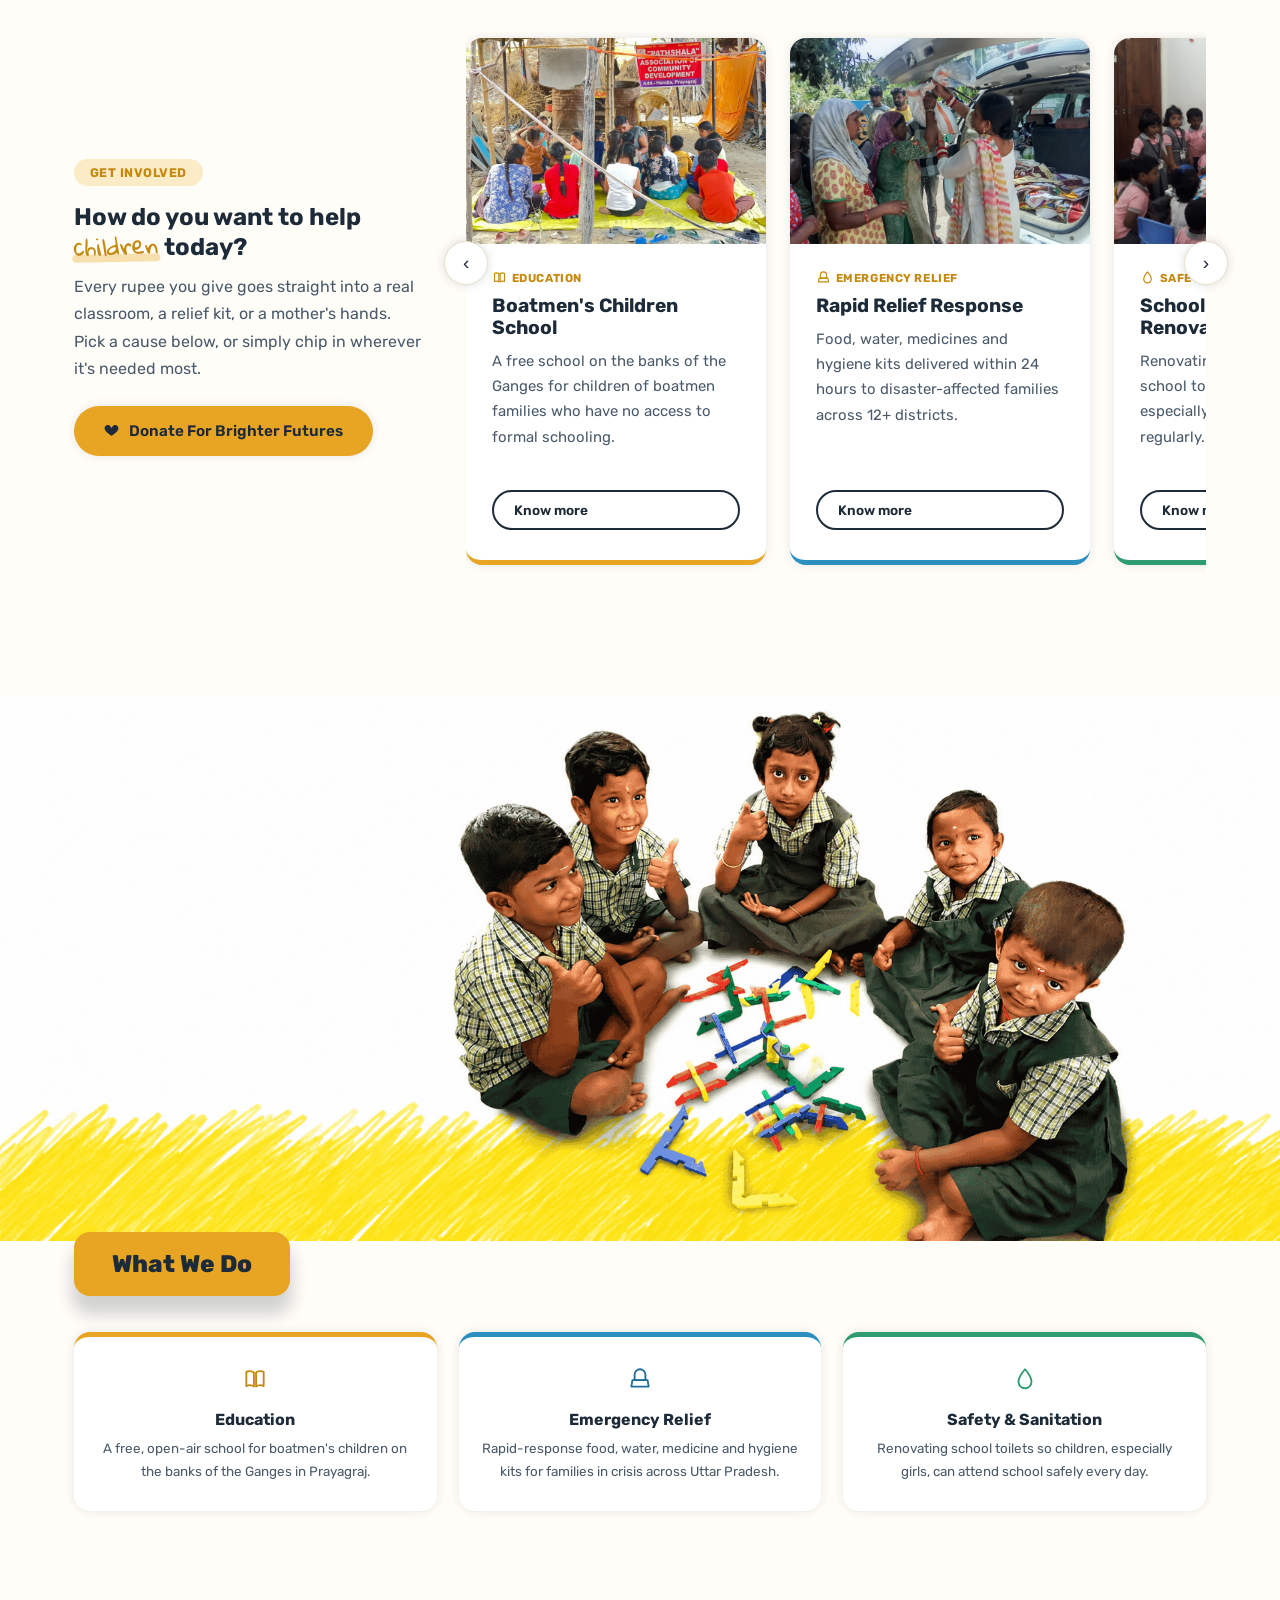
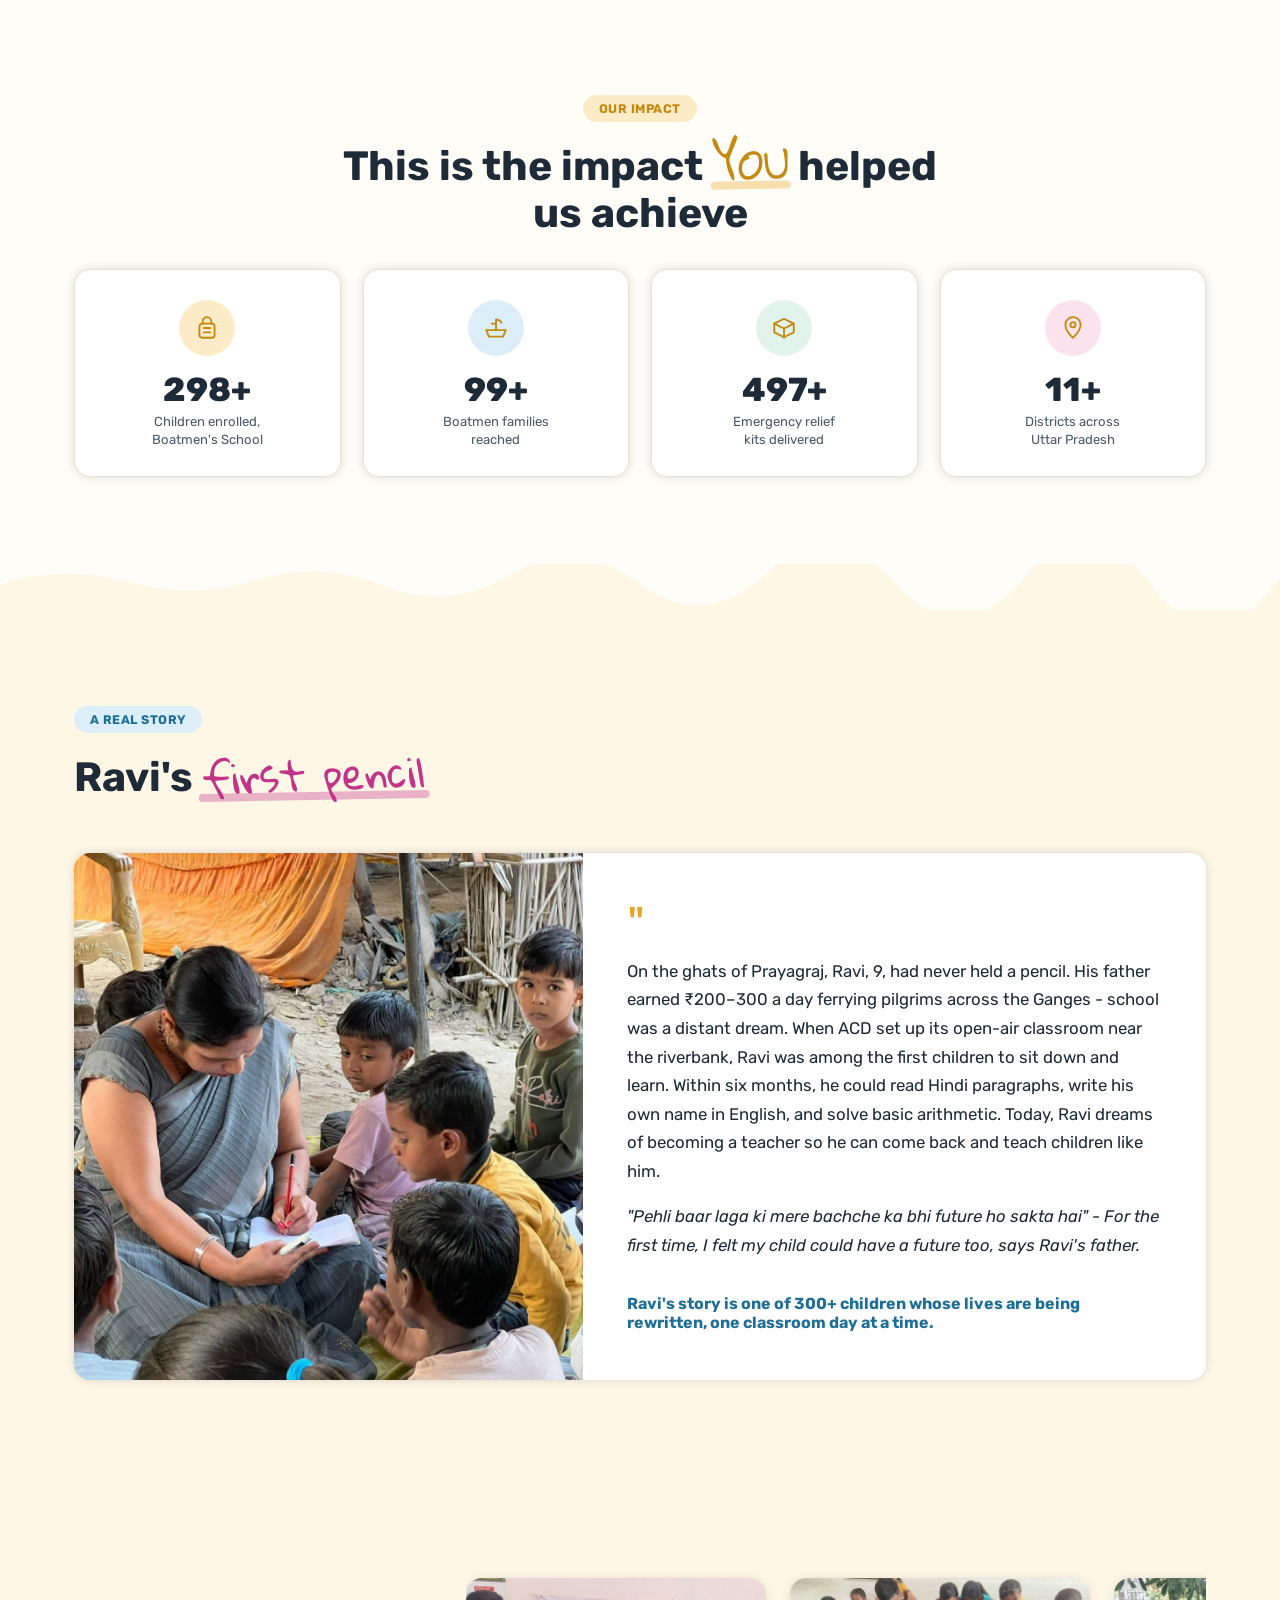
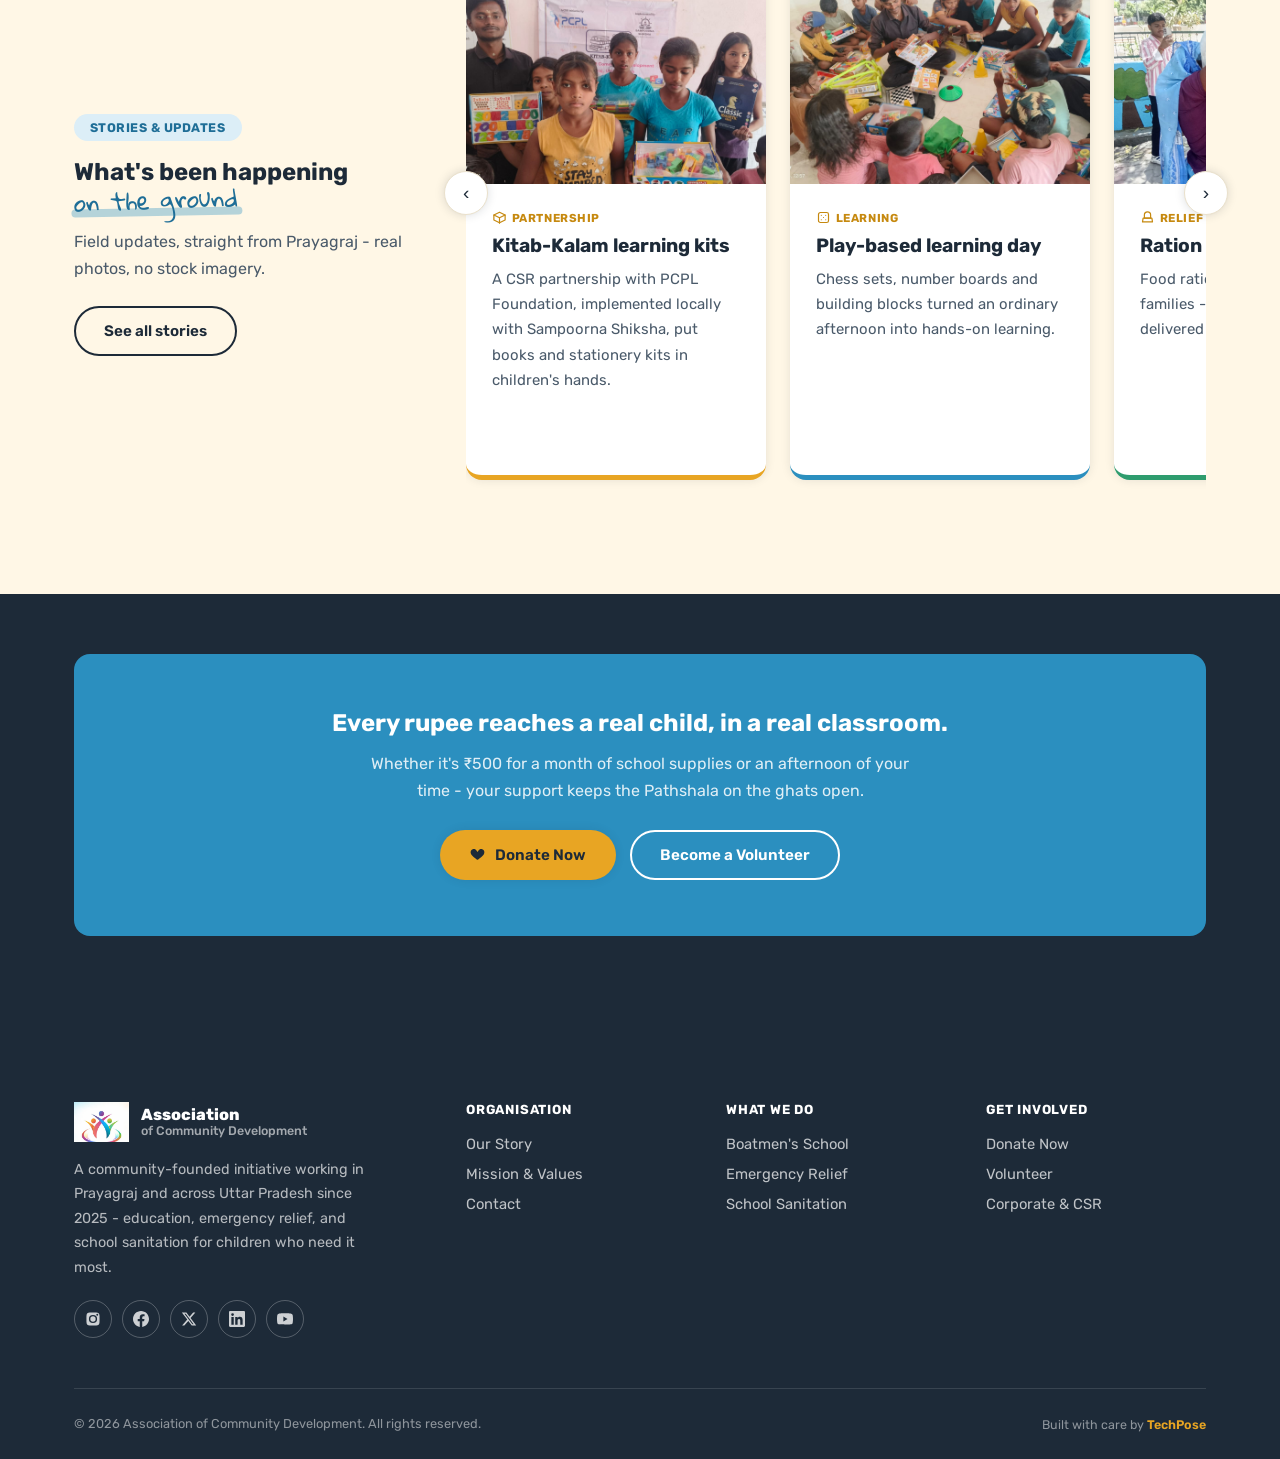
==== commit 54107057: "Redesign homepage to match cry.org structure, add donate/resources flow, fix nav/UX bugs - Homepage:" ====
--- a/index.html
+++ b/index.html
@@ -3,11 +3,11 @@
 <head>
 <meta charset="UTF-8">
 <meta name="viewport" content="width=device-width, initial-scale=1.0">
-<title>ACD — Association of Community Development | Prayagraj, Uttar Pradesh</title>
-<meta name="description" content="Association of Community Development (ACD) runs the Boatmen's Children School on the banks of the Ganges in Prayagraj, delivers emergency relief across Uttar Pradesh, and renovates school sanitation — all with real, verified impact.">
-<link rel="icon" type="image/svg+xml" href="assets/mark.svg">
+<title>ACD - Association of Community Development | Prayagraj, Uttar Pradesh</title>
+<meta name="description" content="Association of Community Development (ACD) runs the Boatmen's Children School on the banks of the Ganges in Prayagraj, delivers emergency relief across Uttar Pradesh, and renovates school sanitation - all with real, verified impact.">
+<link rel="icon" type="image/png" href="assets/favicon.png">
 <link rel="canonical" href="https://acdindia.org/">
-<meta property="og:title" content="ACD — Association of Community Development">
+<meta property="og:title" content="ACD - Association of Community Development">
 <meta property="og:description" content="Education, emergency relief and school sanitation for underprivileged children and families in Prayagraj, Uttar Pradesh.">
 <meta property="og:image" content="assets/images/pathshala-handia-prayagraj.jpg">
 <meta property="og:type" content="website">
@@ -15,47 +15,94 @@
 </head>
 <body>
 
+<div class="topbar">
+  <div class="topbar-row">
+    <div class="topbar-contact">
+      <a href="mailto:acdindiafoundation@gmail.com"><span>✉</span><span class="full">acdindiafoundation@gmail.com</span></a>
+      <a href="tel:+917007681030"><span>📞</span><span class="full">+91 70076 81030</span></a>
+    </div>
+    <form class="topbar-search" role="search" action="#" onsubmit="return false;">
+      <input type="search" placeholder="Search" aria-label="Search">
+      <button type="submit" aria-label="Search">🔍</button>
+    </form>
+    <div class="topbar-social">
+      <a href="https://www.instagram.com/acdindiafoundation?utm_source=qr&igsh=MW1oenkwbG1hMW5wOQ==" target="_blank" rel="noopener" aria-label="Instagram"><svg viewBox="0 0 24 24"><path d="M12 2.163c3.204 0 3.584.012 4.85.07 3.252.148 4.771 1.691 4.919 4.919.058 1.265.069 1.645.069 4.849 0 3.205-.012 3.584-.069 4.849-.149 3.225-1.664 4.771-4.919 4.919-1.266.058-1.644.07-4.85.07-3.204 0-3.584-.012-4.849-.07-3.26-.149-4.771-1.699-4.919-4.92-.058-1.265-.07-1.644-.07-4.849 0-3.204.013-3.583.07-4.849.149-3.227 1.664-4.771 4.919-4.919 1.266-.057 1.645-.069 4.849-.069zM12 5.838a6.162 6.162 0 100 12.324 6.162 6.162 0 000-12.324zM12 16a4 4 0 110-8 4 4 0 010 8zm6.406-11.845a1.44 1.44 0 100 2.881 1.44 1.44 0 000-2.881z"/></svg></a>
+      <a href="https://www.facebook.com/share/1GY2gMwwHt/" target="_blank" rel="noopener" aria-label="Facebook"><svg viewBox="0 0 24 24"><path d="M24 12.073c0-6.627-5.373-12-12-12s-12 5.373-12 12c0 5.99 4.388 10.954 10.125 11.854v-8.385H7.078v-3.47h3.047V9.43c0-3.007 1.792-4.669 4.533-4.669 1.312 0 2.686.235 2.686.235v2.953H15.83c-1.491 0-1.956.925-1.956 1.874v2.25h3.328l-.532 3.47h-2.796v8.385C19.612 23.027 24 18.062 24 12.073z"/></svg></a>
+      <a href="https://x.com/Acdtrustindia" target="_blank" rel="noopener" aria-label="Twitter / X"><svg viewBox="0 0 24 24"><path d="M18.244 2.25h3.308l-7.227 8.26 8.502 11.24H16.17l-5.214-6.817L4.99 21.75H1.68l7.73-8.835L1.254 2.25H8.08l4.713 6.231zm-1.161 17.52h1.833L7.084 4.126H5.117z"/></svg></a>
+      <a href="https://www.linkedin.com/company/association-of-community-devlopement/" target="_blank" rel="noopener" aria-label="LinkedIn"><svg viewBox="0 0 24 24"><path d="M20.447 20.452h-3.554v-5.569c0-1.328-.027-3.037-1.852-3.037-1.853 0-2.136 1.445-2.136 2.939v5.667H9.351V9h3.414v1.561h.046c.477-.9 1.637-1.85 3.37-1.85 3.601 0 4.267 2.37 4.267 5.455v6.286zM5.337 7.433a2.062 2.062 0 01-2.063-2.065 2.064 2.064 0 112.063 2.065zm1.782 13.019H3.555V9h3.564v11.452zM22.225 0H1.771C.792 0 0 .774 0 1.729v20.542C0 23.227.792 24 1.771 24h20.451C23.2 24 24 23.227 24 22.271V1.729C24 .774 23.2 0 22.222 0h.003z"/></svg></a>
+      <a href="https://youtube.com/@associationofcommunitydevelopm?si=TOUaYwlQPcTxC4GK" target="_blank" rel="noopener" aria-label="YouTube"><svg viewBox="0 0 24 24"><path d="M23.498 6.186a3.016 3.016 0 00-2.122-2.136C19.505 3.545 12 3.545 12 3.545s-7.505 0-9.377.505A3.017 3.017 0 00.502 6.186 31.4 31.4 0 000 12a31.4 31.4 0 00.502 5.814 3.016 3.016 0 002.122 2.136c1.871.505 9.376.505 9.376.505s7.505 0 9.377-.505a3.015 3.015 0 002.122-2.136A31.4 31.4 0 0024 12a31.4 31.4 0 00-.502-5.814zM9.545 15.568V8.432L15.818 12l-6.273 3.568z"/></svg></a>
+    </div>
+  </div>
+</div>
 <div class="rainbow-bar"></div>
 <header class="site-header">
   <div class="nav-wrap">
     <a href="index.html" class="brand">
-      <img src="assets/mark.svg" alt="ACD mark" width="44" height="36">
+      <img src="assets/logo-icon.png" alt="Association of Community Development logo" class="brand-logo-img">
       <span class="brand-text"><span class="top">Association</span><span class="bottom">of Community Development</span></span>
     </a>
     <button class="hamburger" id="hamburger" aria-label="Toggle menu" aria-expanded="false"><span></span><span></span><span></span></button>
     <nav class="nav-links" id="navLinks">
-      <a href="index.html">Home</a>
-      <a href="about/">About</a>
-      <a href="what-we-do/">What We Do</a>
-      <a href="gallery/">Gallery</a>
-      <a href="stories/">Stories</a>
-      <a href="get-involved/">Get Involved</a>
+      <a href="./" class="active">Home</a>
+      <div class="nav-item">
+        <button class="nav-drop-btn" aria-expanded="false">Who We Are?<span class="chev">▾</span></button>
+        <div class="nav-dropdown">
+          <a href="about/">Our Story</a>
+          <a href="about/#values">Mission &amp; Values</a>
+          <a href="gallery/">Gallery</a>
+          <a href="stories/">Stories</a>
+          <a href="contact/">Contact Us</a>
+        </div>
+      </div>
+      <div class="nav-item">
+        <button class="nav-drop-btn" aria-expanded="false">What We Do?<span class="chev">▾</span></button>
+        <div class="nav-dropdown">
+          <a href="what-we-do/#boatmens-school">Boatmen's Children School</a>
+          <a href="what-we-do/#emergency-relief">Emergency Relief</a>
+          <a href="what-we-do/#sanitation">School Sanitation</a>
+        </div>
+      </div>
+      <div class="nav-item">
+        <button class="nav-drop-btn" aria-expanded="false">Get Involved<span class="chev">▾</span></button>
+        <div class="nav-dropdown">
+          <a href="get-involved/#donate-now">Donate</a>
+          <a href="get-involved/#volunteer">Volunteer</a>
+          <a href="get-involved/#corporate">Corporate &amp; CSR</a>
+        </div>
+      </div>
+      <div class="nav-item">
+        <button class="nav-drop-btn" aria-expanded="false">Resources<span class="chev">▾</span></button>
+        <div class="nav-dropdown">
+          <a href="assets/files/AUDIT%20REPORT%20ACD_merged.pdf" target="_blank" rel="noopener">Reports</a>
+        </div>
+      </div>
       <a href="contact/">Contact</a>
-      <a href="get-involved/" class="btn btn-primary btn-sm">❤ Donate</a>
+      <a href="get-involved/#donate-now" class="btn btn-primary btn-sm"><svg class="ic-svg" viewBox="0 0 24 24" width="15" height="15" fill="currentColor"><path d="M12 20.5s-7.5-4.6-10.2-9C.2 8.4 1 4.9 4.3 3.6c2.4-.9 5 .1 6.3 2.2l1.4 2.2 1.4-2.2c1.3-2.1 3.9-3.1 6.3-2.2 3.3 1.3 4.1 4.8 2.5 7.9-2.7 4.4-10.2 9-10.2 9z"/></svg> Donate</a>
     </nav>
   </div>
 </header>
 
 <!-- HERO -->
 <section class="hero">
-  <div class="container hero-grid">
-    <div>
-      <span class="eyebrow reveal">🌍 Empowering Communities Since 2025</span>
-      <h1 class="reveal reveal-delay-1">Ensure <span class="hand">Happy</span><br>Childhoods<br>For India's Children.</h1>
+  <div class="hero-grid">
+    <div class="hero-text-col">
+      <span class="eyebrow reveal"><svg class="ic-svg" viewBox="0 0 24 24" width="16" height="16" fill="none" stroke="currentColor" stroke-width="1.8"><circle cx="12" cy="12" r="9"/><path d="M3 12h18M12 3c2.8 2.6 4.3 5.8 4.3 9s-1.5 6.4-4.3 9c-2.8-2.6-4.3-5.8-4.3-9S9.2 5.6 12 3z"/></svg> Empowering Communities Since 2025</span>
+      <h1 class="reveal reveal-delay-1">One child, one teacher,<br>one book, one <span class="hand">pen</span><br>can change the world.</h1>
       <p class="hero-lede reveal reveal-delay-2">We work relentlessly for every child's right to a happy, healthy childhood. Join us in protecting their rights and building a brighter future.</p>
       <div class="hero-btn-row reveal reveal-delay-3">
-        <a href="get-involved/" class="btn btn-primary">❤ Support Our Work</a>
+        <a href="get-involved/#donate-now" class="btn btn-primary"><svg class="ic-svg" viewBox="0 0 24 24" width="15" height="15" fill="currentColor"><path d="M12 20.5s-7.5-4.6-10.2-9C.2 8.4 1 4.9 4.3 3.6c2.4-.9 5 .1 6.3 2.2l1.4 2.2 1.4-2.2c1.3-2.1 3.9-3.1 6.3-2.2 3.3 1.3 4.1 4.8 2.5 7.9-2.7 4.4-10.2 9-10.2 9z"/></svg> Support Our Work</a>
         <a href="what-we-do/" class="btn btn-outline">See What We Do</a>
       </div>
-      <div class="hero-meta-row reveal reveal-delay-4">
-        <div><div class="m-num">300+</div><div class="m-lbl">Children enrolled</div></div>
-        <div><div class="m-num">500+</div><div class="m-lbl">Relief kits delivered</div></div>
-        <div><div class="m-num">12+</div><div class="m-lbl">Districts reached</div></div>
-      </div>
+      <div class="scroll-indicator reveal reveal-delay-4"><div class="line"></div><div class="dot"></div><span>Scroll For More</span></div>
     </div>
     <div class="hero-visual reveal reveal-delay-2">
-      <div class="hero-photo-frame">
-        <a href="assets/images/pathshala-handia-prayagraj.jpg" data-lightbox="home" data-caption="ACD's open-air Pathshala classroom for boatmen's children in Handia, Prayagraj"><img src="assets/images/pathshala-handia-prayagraj.jpg" alt="ACD's open-air Pathshala classroom for boatmen's children in Handia, Prayagraj" loading="eager"></a>
+      <div class="torn-frame-wrap">
+        <div class="torn-frame-paint"><svg viewBox="0 0 70 400" preserveAspectRatio="none"><path d="M0,0 L58,0 L50,18 L64,34 L46,53 L62,70 L42,90 L60,108 L38,126 L56,143 L36,163 L54,180 L34,198 L52,216 L32,236 L50,253 L30,273 L48,290 L28,310 L46,328 L26,348 L44,366 L24,386 L42,400 L0,400 Z" fill="#E8A523"/></svg></div>
+        <div class="hero-photo-frame">
+          <video autoplay muted loop playsinline poster="assets/images/learning-centre-build-hero.jpg">
+            <source src="assets/video/hero.mp4" type="video/mp4">
+          </video>
+        </div>
       </div>
       <div class="hero-badge b1"><span class="n" data-count="300" data-suffix="+">0</span><span class="l">Children of boatmen families now in school</span></div>
       <div class="hero-badge b2"><span class="n" data-count="12" data-suffix="+">0</span><span class="l">Districts covered by our relief teams</span></div>
@@ -63,55 +110,136 @@
   </div>
 </section>
 
+<!-- BREATHER BANNER -->
+<div class="full-bleed">
+  <img src="assets/images/girl1-with-a-bag.png" alt="Children playing at an ACD rural sports empowerment session" loading="lazy">
+  <!-- <div class="brush-edge top"><svg viewBox="0 0 1200 64" preserveAspectRatio="none"><path d="M0,30 Q60,8 120,28 T240,22 T360,34 T480,14 T600,30 T720,10 T840,28 T960,18 T1080,32 T1200,16 L1200,0 L0,0 Z" fill="#E8A523"/></svg></div>
+  <div class="brush-edge bottom"><svg viewBox="0 0 1200 64" preserveAspectRatio="none"><path d="M0,30 Q60,8 120,28 T240,22 T360,34 T480,14 T600,30 T720,10 T840,28 T960,18 T1080,32 T1200,16 L1200,0 L0,0 Z" fill="#E8A523"/></svg></div> -->
+</div>
+
+<!-- HOW DO YOU WANT TO HELP (carousel) -->
+<section class="section">
+  <div class="container">
+    <div class="carousel-row">
+      <div class="reveal">
+        <span class="eyebrow">Get Involved</span>
+        <h2>How do you want to help <span class="hand">children</span> today?</h2>
+        <p>Every rupee you give goes straight into a real classroom, a relief kit, or a mother's hands. Pick a cause below, or simply chip in wherever it's needed most.</p>
+        <a href="get-involved/#donate-now" class="btn btn-primary" style="margin-top:8px;"><svg class="ic-svg" viewBox="0 0 24 24" width="15" height="15" fill="currentColor"><path d="M12 20.5s-7.5-4.6-10.2-9C.2 8.4 1 4.9 4.3 3.6c2.4-.9 5 .1 6.3 2.2l1.4 2.2 1.4-2.2c1.3-2.1 3.9-3.1 6.3-2.2 3.3 1.3 4.1 4.8 2.5 7.9-2.7 4.4-10.2 9-10.2 9z"/></svg> Donate For Brighter Futures</a>
+      </div>
+      <div class="carousel-wrap reveal reveal-delay-2">
+        <button class="car-btn car-prev" aria-label="Previous cause">‹</button>
+        <div class="carousel">
+          <div class="car-track">
+            <div class="p-card car-card">
+              <div class="p-card-img"><a href="assets/images/pathshala-handia-prayagraj.jpg" data-lightbox="home" data-caption="Open-air classroom for boatmen's children, Handia, Prayagraj"><img src="assets/images/pathshala-handia-prayagraj.jpg" alt="Open-air classroom for boatmen's children, Handia, Prayagraj" loading="lazy"></a></div>
+              <div class="p-card-body">
+                <div class="p-card-tag"><svg class="ic-svg" viewBox="0 0 24 24" width="15" height="15" fill="none" stroke="currentColor" stroke-width="1.9" stroke-linecap="round" stroke-linejoin="round"><path d="M4 5.5c2.2-1 5-1 7 .5v13c-2-1.5-4.8-1.5-7-.5v-13z"/><path d="M20 5.5c-2.2-1-5-1-7 .5v13c2-1.5 4.8-1.5 7-.5v-13z"/></svg> Education</div>
+                <h3>Boatmen's Children School</h3>
+                <p>A free school on the banks of the Ganges for children of boatmen families who have no access to formal schooling.</p>
+                <a href="what-we-do/#boatmens-school" class="btn btn-outline btn-sm" style="margin-top:auto;">Know more</a>
+              </div>
+            </div>
+            <div class="p-card car-card">
+              <div class="p-card-img"><a href="assets/images/relief-distribution-2.jpg" data-lightbox="home" data-caption="ACD volunteers distributing emergency relief kits"><img src="assets/images/relief-distribution-2.jpg" alt="ACD volunteers distributing emergency relief kits" loading="lazy"></a></div>
+              <div class="p-card-body">
+                <div class="p-card-tag"><svg class="ic-svg" viewBox="0 0 24 24" width="15" height="15" fill="none" stroke="currentColor" stroke-width="1.9" stroke-linecap="round" stroke-linejoin="round"><path d="M12 3a5 5 0 015 5v5H7V8a5 5 0 015-5z"/><path d="M5 13h14l1 6H4l1-6z"/></svg> Emergency Relief</div>
+                <h3>Rapid Relief Response</h3>
+                <p>Food, water, medicines and hygiene kits delivered within 24 hours to disaster-affected families across 12+ districts.</p>
+                <a href="what-we-do/#emergency-relief" class="btn btn-outline btn-sm" style="margin-top:auto;">Know more</a>
+              </div>
+            </div>
+            <div class="p-card car-card">
+              <div class="p-card-img"><a href="assets/images/sampoorna-shiksha-session-2.jpg" data-lightbox="home" data-caption="Children at a school sanitation and learning session"><img src="assets/images/sampoorna-shiksha-session-2.jpg" alt="Children at a school sanitation and learning session" loading="lazy"></a></div>
+              <div class="p-card-body">
+                <div class="p-card-tag"><svg class="ic-svg" viewBox="0 0 24 24" width="15" height="15" fill="none" stroke="currentColor" stroke-width="1.9" stroke-linecap="round" stroke-linejoin="round"><path d="M12 3s6 7 6 11.5A6 6 0 016 14.5C6 10 12 3 12 3z"/></svg> Safety & Access</div>
+                <h3>School Sanitation Renovation</h3>
+                <p>Renovating clean, functional school toilets so children - especially girls - attend safely and regularly.</p>
+                <a href="what-we-do/#sanitation" class="btn btn-outline btn-sm" style="margin-top:auto;">Know more</a>
+              </div>
+            </div>
+            <div class="p-card car-card">
+              <div class="p-card-img"><a href="assets/images/community-field-visit.jpg" data-lightbox="home" data-caption="Children at an informal work site in Prayagraj - the reality ACD works to change"><img src="assets/images/community-field-visit.jpg" alt="Children at an informal work site in Prayagraj - the reality ACD works to change" loading="lazy"></a></div>
+              <div class="p-card-body">
+                <div class="p-card-tag"><svg class="ic-svg" viewBox="0 0 24 24" width="15" height="15" fill="none" stroke="currentColor" stroke-width="1.9" stroke-linecap="round" stroke-linejoin="round"><path d="M12 3l7 3v5c0 4.5-3 7.5-7 10-4-2.5-7-5.5-7-10V6l7-3z"/><path d="M9 12l2 2 4-4"/></svg> Child Protection</div>
+                <h3>Stop Child Labour</h3>
+                <p>We work with families to pull children out of labour and back into classrooms - for good.</p>
+                <a href="get-involved/#donate-now" class="btn btn-outline btn-sm" style="margin-top:auto;">Support this cause</a>
+              </div>
+            </div>
+            <div class="p-card car-card">
+              <div class="p-card-img"><a href="assets/images/relief-distribution-1.jpg" data-lightbox="home" data-caption="ACD volunteers handing relief essentials to a mother in Prayagraj"><img src="assets/images/relief-distribution-1.jpg" alt="ACD volunteers handing relief essentials to a mother in Prayagraj" loading="lazy"></a></div>
+              <div class="p-card-body">
+                <div class="p-card-tag"><svg class="ic-svg" viewBox="0 0 24 24" width="15" height="15" fill="none" stroke="currentColor" stroke-width="1.9" stroke-linecap="round" stroke-linejoin="round"><circle cx="9" cy="7" r="2.4"/><path d="M4.2 19.5c0-2.8 2.1-4.8 4.8-4.8s4.8 2 4.8 4.8"/><circle cx="17.5" cy="9" r="1.8"/><path d="M14.8 19.5c0-2.1 1.3-3.7 2.7-3.7s2.7 1.6 2.7 3.7"/></svg> Family Support</div>
+                <h3>Help Underprivileged Mothers</h3>
+                <p>We reach mothers directly with relief essentials, health awareness and a support system they can rely on.</p>
+                <a href="get-involved/#donate-now" class="btn btn-outline btn-sm" style="margin-top:auto;">Support this cause</a>
+              </div>
+            </div>
+            <div class="p-card car-card">
+              <div class="p-card-img"><a href="assets/images/kitab-kalam-csr-partnership.jpg" data-lightbox="home" data-caption="Children receiving Kitab-Kalam learning kits through a CSR partnership"><img src="assets/images/kitab-kalam-csr-partnership.jpg" alt="Children receiving Kitab-Kalam learning kits through a CSR partnership" loading="lazy"></a></div>
+              <div class="p-card-body">
+                <div class="p-card-tag"><svg class="ic-svg" viewBox="0 0 24 24" width="15" height="15" fill="none" stroke="currentColor" stroke-width="1.9" stroke-linecap="round" stroke-linejoin="round"><path d="M8 8V6a4 4 0 018 0v2"/><rect x="5" y="8" width="14" height="13" rx="2.5"/><path d="M9 12h6"/></svg> Learning Kits</div>
+                <h3>Support Children's Education</h3>
+                <p>Through Kitab-Kalam, our CSR partnership with PCPL Foundation and Sampoorna Shiksha, we put books and learning games in children's hands.</p>
+                <a href="get-involved/#donate-now" class="btn btn-outline btn-sm" style="margin-top:auto;">Support this cause</a>
+              </div>
+            </div>
+          </div>
+        </div>
+        <button class="car-btn car-next" aria-label="Next cause">›</button>
+      </div>
+    </div>
+  </div>
+</section>
+
+<!-- WHAT WE DO BANNER -->
+<div class="full-bleed">
+  <!-- <img src="assets/images/sampoorna-shiksha-session-1.jpg" alt="Children in a Sampoorna Shiksha learning session" loading="lazy"> -->
+  <img src="assets/images/students-learning.png" alt="Children in a Sampoorna Shiksha learning session" loading="lazy">
+  <!-- <div class="brush-edge top"><svg viewBox="0 0 1200 64" preserveAspectRatio="none"><path d="M0,30 Q60,8 120,28 T240,22 T360,34 T480,14 T600,30 T720,10 T840,28 T960,18 T1080,32 T1200,16 L1200,0 L0,0 Z" fill="#E8A523"/></svg></div>
+  <div class="brush-edge bottom"><svg viewBox="0 0 1200 64" preserveAspectRatio="none"><path d="M0,30 Q60,8 120,28 T240,22 T360,34 T480,14 T600,30 T720,10 T840,28 T960,18 T1080,32 T1200,16 L1200,0 L0,0 Z" fill="#E8A523"/></svg></div> -->
+</div>
+
+<!-- PILLARS -->
+<section class="section" style="padding-top:0;">
+  <div class="container">
+    <div class="banner-heading-card reveal">What We Do</div>
+    <div class="level-grid" style="grid-template-columns:repeat(3,1fr);margin-top:36px;">
+      <div class="level-card pillar-card reveal">
+        <div class="ic"><svg viewBox="0 0 24 24" width="26" height="26" fill="none" stroke="currentColor" stroke-width="1.7" stroke-linecap="round" stroke-linejoin="round"><path d="M4 5.5c2.2-1 5-1 7 .5v13c-2-1.5-4.8-1.5-7-.5v-13z"/><path d="M20 5.5c-2.2-1-5-1-7 .5v13c2-1.5 4.8-1.5 7-.5v-13z"/></svg></div>
+        <h4>Education</h4>
+        <p>A free, open-air school for boatmen's children on the banks of the Ganges in Prayagraj.</p>
+      </div>
+      <div class="level-card pillar-card reveal reveal-delay-1">
+        <div class="ic"><svg viewBox="0 0 24 24" width="26" height="26" fill="none" stroke="currentColor" stroke-width="1.7" stroke-linecap="round" stroke-linejoin="round"><path d="M12 3a5 5 0 015 5v5H7V8a5 5 0 015-5z"/><path d="M5 13h14l1 6H4l1-6z"/></svg></div>
+        <h4>Emergency Relief</h4>
+        <p>Rapid-response food, water, medicine and hygiene kits for families in crisis across Uttar Pradesh.</p>
+      </div>
+      <div class="level-card pillar-card reveal reveal-delay-2">
+        <div class="ic"><svg viewBox="0 0 24 24" width="26" height="26" fill="none" stroke="currentColor" stroke-width="1.7" stroke-linecap="round" stroke-linejoin="round"><path d="M12 3s6 7 6 11.5A6 6 0 016 14.5C6 10 12 3 12 3z"/></svg></div>
+        <h4>Safety &amp; Sanitation</h4>
+        <p>Renovating school toilets so children, especially girls, can attend school safely every day.</p>
+      </div>
+    </div>
+  </div>
+</section>
+
 <!-- STATS -->
 <div class="stats-section">
+  <div class="container">
+    <div class="section-head center reveal" style="margin-left:auto;margin-right:auto;margin-bottom:32px;">
+      <span class="eyebrow">Our Impact</span>
+      <h2>This is the impact <span class="hand">YOU</span> helped us achieve</h2>
+    </div>
+  </div>
   <div class="container stat-cards">
-    <div class="stat-card reveal"><div class="ic">🎒</div><div class="n" data-count="300" data-suffix="+">0</div><div class="l">Children enrolled,<br>Boatmen's School</div></div>
-    <div class="stat-card reveal reveal-delay-1"><div class="ic">🚣</div><div class="n" data-count="100" data-suffix="+">0</div><div class="l">Boatmen families<br>reached</div></div>
-    <div class="stat-card reveal reveal-delay-2"><div class="ic">📦</div><div class="n" data-count="500" data-suffix="+">0</div><div class="l">Emergency relief<br>kits delivered</div></div>
-    <div class="stat-card reveal reveal-delay-3"><div class="ic">🗺️</div><div class="n" data-count="12" data-suffix="+">0</div><div class="l">Districts across<br>Uttar Pradesh</div></div>
+    <div class="stat-card reveal"><div class="ic"><svg viewBox="0 0 24 24" width="26" height="26" fill="none" stroke="currentColor" stroke-width="1.7" stroke-linecap="round" stroke-linejoin="round"><path d="M8 8V6a4 4 0 018 0v2"/><rect x="5" y="8" width="14" height="13" rx="2.5"/><path d="M9 12h6M9 16h6"/></svg></div><div class="n" data-count="300" data-suffix="+">0</div><div class="l">Children enrolled,<br>Boatmen's School</div></div>
+    <div class="stat-card reveal reveal-delay-1"><div class="ic"><svg viewBox="0 0 24 24" width="26" height="26" fill="none" stroke="currentColor" stroke-width="1.7" stroke-linecap="round" stroke-linejoin="round"><path d="M3 14h18l-2.5 6h-13L3 14z"/><path d="M12 14V4M12 4c2 0 4 1.2 5 3M12 8H8"/></svg></div><div class="n" data-count="100" data-suffix="+">0</div><div class="l">Boatmen families<br>reached</div></div>
+    <div class="stat-card reveal reveal-delay-2"><div class="ic"><svg viewBox="0 0 24 24" width="26" height="26" fill="none" stroke="currentColor" stroke-width="1.7" stroke-linecap="round" stroke-linejoin="round"><path d="M3 8l9-4.5L21 8v8l-9 4.5L3 16V8z"/><path d="M3 8l9 4.5L21 8M12 12.5V21"/></svg></div><div class="n" data-count="500" data-suffix="+">0</div><div class="l">Emergency relief<br>kits delivered</div></div>
+    <div class="stat-card reveal reveal-delay-3"><div class="ic"><svg viewBox="0 0 24 24" width="26" height="26" fill="none" stroke="currentColor" stroke-width="1.7" stroke-linecap="round" stroke-linejoin="round"><path d="M12 21s7-6.5 7-12a7 7 0 10-14 0c0 5.5 7 12 7 12z"/><circle cx="12" cy="9" r="2.4"/></svg></div><div class="n" data-count="12" data-suffix="+">0</div><div class="l">Districts across<br>Uttar Pradesh</div></div>
   </div>
 </div>
-
-<!-- PROGRAMS -->
-<section class="section">
-  <div class="container">
-    <div class="section-head reveal">
-      <span class="eyebrow">What We Do</span>
-      <h2>Three ways we show up for <span class="hand">children</span> and families</h2>
-      <p>Real programs, run on the ground in Prayagraj and across Uttar Pradesh — not pledges on a page.</p>
-    </div>
-    <div class="card-grid">
-      <div class="p-card reveal">
-        <div class="p-card-img"><a href="assets/images/pathshala-handia-prayagraj.jpg" data-lightbox="home" data-caption="Open-air classroom for boatmen's children, Handia, Prayagraj"><img src="assets/images/pathshala-handia-prayagraj.jpg" alt="Open-air classroom for boatmen's children, Handia, Prayagraj" loading="lazy"></a></div>
-        <div class="p-card-body">
-          <div class="p-card-tag">📚 Education</div>
-          <h3>Boatmen's Children School</h3>
-          <p>A free school on the banks of the Ganges in Prayagraj for children of boatmen families who have no access to formal schooling — teaching Hindi, English, Maths, Science and life skills.</p>
-          <a href="what-we-do/#boatmens-school" class="btn btn-outline btn-sm" style="margin-top:auto;">Know more</a>
-        </div>
-      </div>
-      <div class="p-card reveal reveal-delay-1">
-        <div class="p-card-img"><a href="assets/images/relief-distribution-2.jpg" data-lightbox="home" data-caption="ACD volunteers distributing emergency relief kits"><img src="assets/images/relief-distribution-2.jpg" alt="ACD volunteers distributing emergency relief kits" loading="lazy"></a></div>
-        <div class="p-card-body">
-          <div class="p-card-tag">🚨 Emergency Relief</div>
-          <h3>Rapid Relief Response</h3>
-          <p>Food rations, clean water, medicines, blankets and hygiene kits delivered within 24 hours to disaster-affected families across 12+ districts of Uttar Pradesh.</p>
-          <a href="what-we-do/#emergency-relief" class="btn btn-outline btn-sm" style="margin-top:auto;">Know more</a>
-        </div>
-      </div>
-      <div class="p-card reveal reveal-delay-2">
-        <div class="p-card-img"><a href="assets/images/sampoorna-shiksha-session-2.jpg" data-lightbox="home" data-caption="Children at a school sanitation and learning session"><img src="assets/images/sampoorna-shiksha-session-2.jpg" alt="Children at a school sanitation and learning session" loading="lazy"></a></div>
-        <div class="p-card-body">
-          <div class="p-card-tag">🚿 Safety & Access</div>
-          <h3>School Sanitation Renovation</h3>
-          <p>Renovating clean, functional toilets in government and community schools in Prayagraj — so children, especially girls, attend school safely and regularly.</p>
-          <a href="what-we-do/#sanitation" class="btn btn-outline btn-sm" style="margin-top:auto;">Know more</a>
-        </div>
-      </div>
-    </div>
-  </div>
-</section>
 
 <div class="torn"><svg viewBox="0 0 1200 46" preserveAspectRatio="none"><path d="M0,20 Q60,0 120,18 T240,16 T360,22 T480,10 T600,20 T720,8 T840,20 T960,14 T1080,22 T1200,12 L1200,46 L0,46 Z" fill="#FFF7E6"/></svg></div>
 
@@ -126,50 +254,79 @@
       <a href="assets/images/prayagraj-classroom-teaching.jpg" data-lightbox="home" data-caption="A volunteer teacher with children at the riverside classroom in Prayagraj"><img src="assets/images/prayagraj-classroom-teaching.jpg" alt="A volunteer teacher with children at the riverside classroom in Prayagraj" loading="lazy"></a>
       <div class="story-feature-body">
         <div class="story-quote-mark">"</div>
-        <p>On the ghats of Prayagraj, Ravi, 9, had never held a pencil. His father earned ₹200–300 a day ferrying pilgrims across the Ganges — school was a distant dream. When ACD set up its open-air classroom near the riverbank, Ravi was among the first children to sit down and learn. Within six months, he could read Hindi paragraphs, write his own name in English, and solve basic arithmetic. Today, Ravi dreams of becoming a teacher so he can come back and teach children like him.</p>
-        <p style="font-style:italic;">"Pehli baar laga ki mere bachche ka bhi future ho sakta hai" — For the first time, I felt my child could have a future too, says Ravi's father.</p>
+        <p>On the ghats of Prayagraj, Ravi, 9, had never held a pencil. His father earned ₹200–300 a day ferrying pilgrims across the Ganges - school was a distant dream. When ACD set up its open-air classroom near the riverbank, Ravi was among the first children to sit down and learn. Within six months, he could read Hindi paragraphs, write his own name in English, and solve basic arithmetic. Today, Ravi dreams of becoming a teacher so he can come back and teach children like him.</p>
+        <p style="font-style:italic;">"Pehli baar laga ki mere bachche ka bhi future ho sakta hai" - For the first time, I felt my child could have a future too, says Ravi's father.</p>
         <div class="attribution">Ravi's story is one of 300+ children whose lives are being rewritten, one classroom day at a time.</div>
       </div>
     </div>
   </div>
 </section>
 
-<!-- APPROACH -->
-<section class="section">
-  <div class="container approach-grid">
-    <div class="reveal">
-      <span class="eyebrow green">Our Approach</span>
-      <h2>Change that starts with the family, not just the child</h2>
-      <div class="approach-list">
-        <div class="approach-item"><div class="approach-icon">👨‍👩‍👧</div><div><h4>Family</h4><p>Helping parents understand and act on their children's education, health and safety needs.</p></div></div>
-        <div class="approach-item"><div class="approach-icon">🏘️</div><div><h4>Community</h4><p>Working with local leaders and volunteers so programs are trusted and built to last.</p></div></div>
-        <div class="approach-item"><div class="approach-icon">🏛️</div><div><h4>Public Systems</h4><p>Partnering with schools, local administration and CSR partners to extend our reach.</p></div></div>
-        <div class="approach-item"><div class="approach-icon">🧒</div><div><h4>Children</h4><p>Creating spaces — classrooms, playtime, sports — where children are seen and heard.</p></div></div>
-      </div>
-    </div>
-    <div class="reveal reveal-delay-2">
-      <div class="ring-visual">
-        <div class="ring"></div>
-        <div class="ring-inner"><a href="assets/images/community-leadership-circle.jpg" data-lightbox="home" data-caption="Children in a learning circle in a Prayagraj community"><img src="assets/images/community-leadership-circle.jpg" alt="Children in a learning circle in a Prayagraj community" loading="lazy"></a></div>
-        <div class="ring-node rn1"><span class="ic">👨‍👩‍👧</span>Family</div>
-        <div class="ring-node rn2"><span class="ic">🏘️</span>Community</div>
-        <div class="ring-node rn3"><span class="ic">🏛️</span>Public Systems</div>
-        <div class="ring-node rn4"><span class="ic">🧒</span>Children</div>
-      </div>
-    </div>
-  </div>
-</section>
-
-<div class="torn"><svg viewBox="0 0 1200 46" preserveAspectRatio="none"><path d="M0,26 Q60,8 120,24 T240,20 T360,28 T480,14 T600,26 T720,12 T840,24 T960,18 T1080,26 T1200,16 L1200,0 L0,0 Z" fill="#1D2A38"/></svg></div>
+<!-- STORIES & UPDATES -->
+<section class="section bg-warm">
+  <div class="container">
+    <div class="carousel-row">
+      <div class="reveal">
+        <span class="eyebrow teal">Stories &amp; Updates</span>
+        <h2>What's been happening <span class="hand teal">on the ground</span></h2>
+        <p>Field updates, straight from Prayagraj - real photos, no stock imagery.</p>
+        <a href="stories/" class="btn btn-outline" style="margin-top:8px;">See all stories</a>
+      </div>
+      <div class="carousel-wrap reveal reveal-delay-2">
+        <button class="car-btn car-prev" aria-label="Previous story">‹</button>
+        <div class="carousel">
+          <div class="car-track">
+            <div class="p-card car-card">
+              <div class="p-card-img"><a href="assets/images/kitab-kalam-csr-partnership.jpg" data-lightbox="home" data-caption="Kitab-Kalam learning kit distribution with PCPL Foundation and Sampoorna Shiksha"><img src="assets/images/kitab-kalam-csr-partnership.jpg" alt="Kitab-Kalam learning kit distribution with PCPL Foundation and Sampoorna Shiksha" loading="lazy"></a></div>
+              <div class="p-card-body">
+                <div class="p-card-tag"><svg class="ic-svg" viewBox="0 0 24 24" width="15" height="15" fill="none" stroke="currentColor" stroke-width="1.9" stroke-linecap="round" stroke-linejoin="round"><path d="M3 8l9-4.5L21 8v8l-9 4.5L3 16V8z"/><path d="M3 8l9 4.5L21 8M12 12.5V21"/></svg> Partnership</div>
+                <h3>Kitab-Kalam learning kits</h3>
+                <p>A CSR partnership with PCPL Foundation, implemented locally with Sampoorna Shiksha, put books and stationery kits in children's hands.</p>
+              </div>
+            </div>
+            <div class="p-card car-card">
+              <div class="p-card-img"><a href="assets/images/learning-kits-circle-1.jpg" data-lightbox="home" data-caption="Children in a learning circle with new educational kits"><img src="assets/images/learning-kits-circle-1.jpg" alt="Children in a learning circle with new educational kits" loading="lazy"></a></div>
+              <div class="p-card-body">
+                <div class="p-card-tag"><svg class="ic-svg" viewBox="0 0 24 24" width="15" height="15" fill="none" stroke="currentColor" stroke-width="1.9" stroke-linecap="round" stroke-linejoin="round"><rect x="4" y="4" width="16" height="16" rx="3"/><circle cx="8.5" cy="8.5" r=".9" fill="currentColor" stroke="none"/><circle cx="15.5" cy="8.5" r=".9" fill="currentColor" stroke="none"/><circle cx="12" cy="12" r=".9" fill="currentColor" stroke="none"/><circle cx="8.5" cy="15.5" r=".9" fill="currentColor" stroke="none"/><circle cx="15.5" cy="15.5" r=".9" fill="currentColor" stroke="none"/></svg> Learning</div>
+                <h3>Play-based learning day</h3>
+                <p>Chess sets, number boards and building blocks turned an ordinary afternoon into hands-on learning.</p>
+              </div>
+            </div>
+            <div class="p-card car-card">
+              <div class="p-card-img"><a href="assets/images/relief-distribution-1.jpg" data-lightbox="home" data-caption="ACD relief distribution to a family"><img src="assets/images/relief-distribution-1.jpg" alt="ACD relief distribution to a family" loading="lazy"></a></div>
+              <div class="p-card-body">
+                <div class="p-card-tag"><svg class="ic-svg" viewBox="0 0 24 24" width="15" height="15" fill="none" stroke="currentColor" stroke-width="1.9" stroke-linecap="round" stroke-linejoin="round"><path d="M12 3a5 5 0 015 5v5H7V8a5 5 0 015-5z"/><path d="M5 13h14l1 6H4l1-6z"/></svg> Relief</div>
+                <h3>Ration distribution drive</h3>
+                <p>Food rations handed directly to families - one of 500+ relief kits delivered so far.</p>
+              </div>
+            </div>
+            <div class="p-card car-card">
+              <div class="p-card-img"><a href="assets/images/rural-sports-empowerment.jpg" data-lightbox="home" data-caption="Rural sports empowerment activity"><img src="assets/images/rural-sports-empowerment.jpg" alt="Rural sports empowerment activity" loading="lazy"></a></div>
+              <div class="p-card-body">
+                <div class="p-card-tag"><svg class="ic-svg" viewBox="0 0 24 24" width="15" height="15" fill="none" stroke="currentColor" stroke-width="1.7" stroke-linecap="round" stroke-linejoin="round"><circle cx="12" cy="12" r="9"/><path d="M12 7.5l3 2.2-1.1 3.5H10.1L9 9.7 12 7.5z"/></svg> Community</div>
+                <h3>Rural sports empowerment</h3>
+                <p>Beyond the classroom - sports sessions that build confidence, teamwork and a sense of belonging.</p>
+                <a href="stories/" class="btn btn-outline btn-sm" style="margin-top:auto;">Read more</a>
+              </div>
+            </div>
+          </div>
+        </div>
+        <button class="car-btn car-next" aria-label="Next story">›</button>
+      </div>
+    </div>
+  </div>
+</section>
+
+<!-- <div class="torn"><svg viewBox="0 0 1200 46" preserveAspectRatio="none"><path d="M0,26 Q60,8 120,24 T240,20 T360,28 T480,14 T600,26 T720,12 T840,24 T960,18 T1080,26 T1200,16 L1200,0 L0,0 Z" fill="#1D2A38"/></svg></div> -->
 
 <!-- CTA BAND -->
 <section class="section bg-ink" style="padding-top:60px;">
   <div class="container">
     <div class="cta-band reveal">
       <h2>Every rupee reaches a real child, in a real classroom.</h2>
-      <p>Whether it's ₹500 for a month of school supplies or an afternoon of your time — your support keeps the Pathshala on the ghats open.</p>
+      <p>Whether it's ₹500 for a month of school supplies or an afternoon of your time - your support keeps the Pathshala on the ghats open.</p>
       <div class="cta-band-row">
-        <a href="get-involved/" class="btn btn-primary">❤ Donate Now</a>
+        <a href="get-involved/#donate-now" class="btn btn-primary"><svg class="ic-svg" viewBox="0 0 24 24" width="15" height="15" fill="currentColor"><path d="M12 20.5s-7.5-4.6-10.2-9C.2 8.4 1 4.9 4.3 3.6c2.4-.9 5 .1 6.3 2.2l1.4 2.2 1.4-2.2c1.3-2.1 3.9-3.1 6.3-2.2 3.3 1.3 4.1 4.8 2.5 7.9-2.7 4.4-10.2 9-10.2 9z"/></svg> Donate Now</a>
         <a href="get-involved/#volunteer" class="btn btn-outline" style="border-color:#fff;color:#fff;">Become a Volunteer</a>
       </div>
     </div>
@@ -181,10 +338,10 @@
     <div class="footer-grid">
       <div>
         <div class="footer-brand">
-          <img src="assets/mark.svg" alt="ACD mark" width="40" height="33">
+          <img src="assets/logo-icon.png" alt="Association of Community Development logo" class="footer-logo-img">
           <div class="footer-brand-text">Association<span>of Community Development</span></div>
         </div>
-        <p class="footer-desc">A community-founded initiative working in Prayagraj and across Uttar Pradesh since 2025 — education, emergency relief, and school sanitation for children who need it most.</p>
+        <p class="footer-desc">A community-founded initiative working in Prayagraj and across Uttar Pradesh since 2025 - education, emergency relief, and school sanitation for children who need it most.</p>
         <div class="footer-social">
           <a href="https://www.instagram.com/acdindiafoundation?utm_source=qr&igsh=MW1oenkwbG1hMW5wOQ==" target="_blank" rel="noopener" aria-label="Instagram"><svg viewBox="0 0 24 24"><path d="M12 2.163c3.204 0 3.584.012 4.85.07 3.252.148 4.771 1.691 4.919 4.919.058 1.265.069 1.645.069 4.849 0 3.205-.012 3.584-.069 4.849-.149 3.225-1.664 4.771-4.919 4.919-1.266.058-1.644.07-4.85.07-3.204 0-3.584-.012-4.849-.07-3.26-.149-4.771-1.699-4.919-4.92-.058-1.265-.07-1.644-.07-4.849 0-3.204.013-3.583.07-4.849.149-3.227 1.664-4.771 4.919-4.919 1.266-.057 1.645-.069 4.849-.069zM12 5.838a6.162 6.162 0 100 12.324 6.162 6.162 0 000-12.324zM12 16a4 4 0 110-8 4 4 0 010 8zm6.406-11.845a1.44 1.44 0 100 2.881 1.44 1.44 0 000-2.881z"/></svg></a>
           <a href="https://www.facebook.com/share/1GY2gMwwHt/" target="_blank" rel="noopener" aria-label="Facebook"><svg viewBox="0 0 24 24"><path d="M24 12.073c0-6.627-5.373-12-12-12s-12 5.373-12 12c0 5.99 4.388 10.954 10.125 11.854v-8.385H7.078v-3.47h3.047V9.43c0-3.007 1.792-4.669 4.533-4.669 1.312 0 2.686.235 2.686.235v2.953H15.83c-1.491 0-1.956.925-1.956 1.874v2.25h3.328l-.532 3.47h-2.796v8.385C19.612 23.027 24 18.062 24 12.073z"/></svg></a>
@@ -205,16 +362,11 @@
         <a href="what-we-do/#emergency-relief">Emergency Relief</a>
         <a href="what-we-do/#sanitation">School Sanitation</a>
       </div>
-      <div class="newsletter-box">
-        <h4>Stay in the loop</h4>
-        <p>Occasional updates from the ghats — no spam, ever.</p>
-        <form class="newsletter-form" action="https://formsubmit.co/acdindiafoundation@gmail.com" method="POST">
-          <input type="hidden" name="_subject" value="New newsletter signup — ACD website">
-          <input type="hidden" name="_captcha" value="false">
-          <input type="email" name="email" placeholder="you@email.com" required aria-label="Email address">
-          <button type="submit" class="btn btn-primary btn-sm">Subscribe</button>
-        </form>
-        <p class="newsletter-note">Sends directly to our inbox — no third-party mailing list.</p>
+      <div class="footer-col">
+        <h4>Get Involved</h4>
+        <a href="get-involved/#donate-now">Donate Now</a>
+        <a href="get-involved/#volunteer">Volunteer</a>
+        <a href="get-involved/#corporate">Corporate &amp; CSR</a>
       </div>
     </div>
     <div class="footer-bottom">
--- a/css/style.css
+++ b/css/style.css
@@ -1,45 +1,53 @@
 /* =========================================================
-   ACD — Association of Community Development
+   ACD - Association of Community Development
    Design system: tokens, base, layout, components
    ========================================================= */
 
-@import url('https://fonts.googleapis.com/css2?family=Rubik:wght@400;500;600;700;800;900&family=Gloria+Hallelujah&display=swap');
-
-:root{
+@import url("https://fonts.googleapis.com/css2?family=Rubik:wght@400;500;600;700;800;900&family=Gloria+Hallelujah&family=Playfair+Display:wght@600;700&display=swap");
+
+:root {
   /* Brand */
-  --amber:        #E8A523;
-  --amber-dark:   #C6890F;
-  --amber-light:  #FBEBC6;
-  --teal:         #2B8FBF;
-  --teal-dark:    #1F6E97;
-  --teal-light:   #DCEEF7;
-  --green:        #2E9C6E;
-  --pink:         #C2338A;
-
-  --ink:          #1D2A38;
-  --ink-soft:     #4A5A6A;
-  --paper:        #FFFDF8;
-  --paper-warm:   #FFF7E6;
-  --line:         #EAE1CC;
-  --white:        #FFFFFF;
-
-  --font-display: 'Rubik', sans-serif;
-  --font-body:    'Rubik', sans-serif;
-  --font-hand:    'Gloria Hallelujah', cursive;
-
-  --radius-lg: 24px;
+  --amber: #e8a523;
+  --amber-dark: #c6890f;
+  --amber-light: #fbebc6;
+  --teal: #2b8fbf;
+  --teal-dark: #1f6e97;
+  --teal-light: #dceef7;
+  --green: #2e9c6e;
+  --pink: #c2338a;
+
+  --ink: #1d2a38;
+  --ink-soft: #4a5a6a;
+  --paper: #fffdf8;
+  --paper-warm: #fff7e6;
+  --line: #eae1cc;
+  --white: #ffffff;
+
+  --font-display: "Rubik", sans-serif;
+  --font-body: "Rubik", sans-serif;
+  --font-hand: "Gloria Hallelujah", cursive;
+
+  --radius-lg: 16px;
   --radius-md: 16px;
-  --radius-sm: 10px;
-  --shadow-sm: 0 2px 10px rgba(29,42,56,.06);
-  --shadow-md: 0 12px 32px rgba(29,42,56,.10);
-  --shadow-lg: 0 24px 60px rgba(29,42,56,.16);
+  --radius-sm: 8px;
+  --radius-pill: 80px;
+  --shadow-sm: 0 0 11px -1.6px rgba(29, 42, 56, 0.15);
+  --shadow-md: 0 0 11px -1.6px rgba(29, 42, 56, 0.22);
+  --shadow-lg: 0 16px 16px 2.4px rgba(29, 42, 56, 0.2);
   --container: 1180px;
-  --ease: cubic-bezier(.22,.9,.32,1);
-}
-
-*, *::before, *::after{ box-sizing: border-box; }
-html{ scroll-behavior: smooth; }
-body{
+  --ease: cubic-bezier(0.22, 0.9, 0.32, 1);
+  --transition-fast: all 0.3s;
+}
+
+*,
+*::before,
+*::after {
+  box-sizing: border-box;
+}
+html {
+  scroll-behavior: smooth;
+}
+body {
   margin: 0;
   font-family: var(--font-body);
   color: var(--ink);
@@ -47,33 +55,90 @@
   -webkit-font-smoothing: antialiased;
   overflow-x: hidden;
 }
-img{ max-width: 100%; display: block; }
-a{ color: inherit; text-decoration: none; }
-ul{ margin:0; padding:0; list-style:none; }
-h1,h2,h3,h4{ font-family: var(--font-display); margin: 0 0 .5em; line-height: 1.15; color: var(--ink); }
-p{ margin: 0 0 1em; line-height: 1.7; color: var(--ink-soft); }
-.container{ max-width: var(--container); margin: 0 auto; padding: 0 24px; }
-section{ position: relative; }
-.visually-hidden{ position:absolute; width:1px; height:1px; overflow:hidden; clip:rect(0 0 0 0); white-space:nowrap; }
+img {
+  max-width: 100%;
+  display: block;
+}
+a {
+  color: inherit;
+  text-decoration: none;
+}
+ul {
+  margin: 0;
+  padding: 0;
+  list-style: none;
+}
+h1,
+h2,
+h3,
+h4 {
+  font-family: var(--font-display);
+  font-weight: 700;
+  margin: 0 0 0.5em;
+  line-height: 1.15;
+  color: var(--ink);
+}
+p {
+  margin: 0 0 1em;
+  line-height: 1.7;
+  color: var(--ink-soft);
+}
+.container {
+  max-width: var(--container);
+  margin: 0 auto;
+  padding: 0 24px;
+}
+section {
+  position: relative;
+}
+.visually-hidden {
+  position: absolute;
+  width: 1px;
+  height: 1px;
+  overflow: hidden;
+  clip: rect(0 0 0 0);
+  white-space: nowrap;
+}
 
 /* ---------- Reveal-on-scroll ---------- */
-.reveal{ opacity: 0; transform: translateY(24px); transition: opacity .7s var(--ease), transform .7s var(--ease); }
-.reveal.in-view{ opacity: 1; transform: none; }
-.reveal-delay-1{ transition-delay: .08s; }
-.reveal-delay-2{ transition-delay: .16s; }
-.reveal-delay-3{ transition-delay: .24s; }
-.reveal-delay-4{ transition-delay: .32s; }
+.reveal {
+  opacity: 0;
+  transform: translateY(24px);
+  transition:
+    opacity 0.7s var(--ease),
+    transform 0.7s var(--ease);
+}
+.reveal.in-view {
+  opacity: 1;
+  transform: none;
+}
+.reveal-delay-1 {
+  transition-delay: 0.08s;
+}
+.reveal-delay-2 {
+  transition-delay: 0.16s;
+}
+.reveal-delay-3 {
+  transition-delay: 0.24s;
+}
+.reveal-delay-4 {
+  transition-delay: 0.32s;
+}
 
 /* ---------- Torn-paper section divider (cry.org style brushstroke) ---------- */
-.torn{
+.torn {
   position: relative;
   height: 46px;
   margin-top: -1px;
 }
-.torn svg{ display:block; width: 100%; height: 100%; }
+.torn svg {
+  display: block;
+  width: 100%;
+  height: 100%;
+}
 
 /* ---------- Buttons ---------- */
-.btn{
+.btn {
   display: inline-flex;
   align-items: center;
   gap: 8px;
@@ -81,23 +146,58 @@
   border-radius: 999px;
   font-family: var(--font-display);
   font-weight: 600;
-  font-size: .95rem;
+  font-size: 0.95rem;
   border: 2px solid transparent;
   cursor: pointer;
-  transition: transform .25s var(--ease), box-shadow .25s var(--ease), background .25s var(--ease), color .25s var(--ease);
+  transition:
+    transform 0.25s var(--ease),
+    box-shadow 0.25s var(--ease),
+    background 0.25s var(--ease),
+    color 0.25s var(--ease);
   white-space: nowrap;
 }
-.btn-primary{ background: var(--amber); color: var(--ink); box-shadow: var(--shadow-sm); }
-.btn-primary:hover{ transform: translateY(-3px); box-shadow: var(--shadow-md); background: var(--amber-dark); color: var(--white); }
-.btn-outline{ background: transparent; border-color: var(--ink); color: var(--ink); }
-.btn-outline:hover{ background: var(--ink); color: var(--white); transform: translateY(-3px); }
-.btn-teal{ background: var(--teal); color: var(--white); box-shadow: var(--shadow-sm); }
-.btn-teal:hover{ background: var(--teal-dark); transform: translateY(-3px); box-shadow: var(--shadow-md); }
-.btn-block{ width: 100%; justify-content: center; }
-.btn-sm{ padding: 10px 20px; font-size: .85rem; }
+.btn-primary {
+  background: var(--amber);
+  color: var(--ink);
+  box-shadow: var(--shadow-sm);
+}
+.btn-primary:hover {
+  transform: translateY(-3px);
+  box-shadow: var(--shadow-md);
+  background: var(--amber-dark);
+  color: var(--white);
+}
+.btn-outline {
+  background: transparent;
+  border-color: var(--ink);
+  color: var(--ink);
+}
+.btn-outline:hover {
+  background: var(--ink);
+  color: var(--white);
+  transform: translateY(-3px);
+}
+.btn-teal {
+  background: var(--teal);
+  color: var(--white);
+  box-shadow: var(--shadow-sm);
+}
+.btn-teal:hover {
+  background: var(--teal-dark);
+  transform: translateY(-3px);
+  box-shadow: var(--shadow-md);
+}
+.btn-block {
+  width: 100%;
+  justify-content: center;
+}
+.btn-sm {
+  padding: 10px 20px;
+  font-size: 0.85rem;
+}
 
 /* ---------- Tag / eyebrow ---------- */
-.eyebrow{
+.eyebrow {
   display: inline-flex;
   align-items: center;
   gap: 8px;
@@ -107,90 +207,322 @@
   color: var(--amber-dark);
   font-family: var(--font-display);
   font-weight: 700;
-  font-size: .78rem;
-  letter-spacing: .04em;
+  font-size: 0.78rem;
+  letter-spacing: 0.04em;
   text-transform: uppercase;
   margin-bottom: 18px;
 }
-.eyebrow.teal{ background: var(--teal-light); color: var(--teal-dark); }
-.eyebrow.green{ background: #E1F3EA; color: var(--green); }
+.eyebrow.teal {
+  background: var(--teal-light);
+  color: var(--teal-dark);
+}
+.eyebrow.green {
+  background: #e1f3ea;
+  color: var(--green);
+}
 
 /* =========================================================
    HEADER
    ========================================================= */
-.site-header{
-  position: sticky; top: 0; z-index: 100;
-  background: rgba(255,253,248,.9);
+.site-header {
+  position: sticky;
+  top: 0;
+  z-index: 100;
+  background: rgba(255, 253, 248, 0.9);
   backdrop-filter: blur(10px);
   border-bottom: 1px solid var(--line);
 }
-.rainbow-bar{ height: 4px; background: linear-gradient(90deg,var(--amber),var(--pink),var(--teal),var(--green)); }
-.nav-wrap{
-  display: flex; align-items: center; justify-content: space-between;
-  padding: 12px 24px; max-width: var(--container); margin: 0 auto;
-}
-.brand{ display: flex; align-items: center; gap: 10px; }
-.brand img{ height: 44px; width: auto; }
-.brand-text{ display:flex; flex-direction:column; line-height:1.15; font-family: var(--font-display); }
-.brand-text .top{ font-weight: 800; font-size: .92rem; color: var(--ink); }
-.brand-text .bottom{ font-weight: 500; font-size: .72rem; color: var(--teal-dark); letter-spacing:.02em; }
-
-.nav-links{ display: flex; align-items: center; gap: 30px; }
-.nav-links a:not(.btn){
-  font-family: var(--font-display); font-weight: 600; font-size: .92rem; color: var(--ink-soft);
-  position: relative; padding: 4px 0;
-}
-.nav-links a:not(.btn)::after{
-  content:""; position:absolute; left:0; bottom:-2px; width:0; height:2px; background: var(--amber);
-  transition: width .25s var(--ease);
-}
-.nav-links a:not(.btn):hover{ color: var(--ink); }
-.nav-links a:not(.btn):hover::after, .nav-links a.active::after{ width: 100%; }
-.nav-links a.active{ color: var(--ink); }
-
-.hamburger{ display:none; flex-direction:column; gap:5px; background:none; border:none; cursor:pointer; padding:6px; }
-.hamburger span{ width: 24px; height: 2px; background: var(--ink); border-radius: 2px; transition: transform .25s, opacity .25s; }
-.hamburger.open span:nth-child(1){ transform: translateY(7px) rotate(45deg); }
-.hamburger.open span:nth-child(2){ opacity: 0; }
-.hamburger.open span:nth-child(3){ transform: translateY(-7px) rotate(-45deg); }
-
-@media (max-width: 900px){
-  .hamburger{ display:flex; }
-  .nav-links{
-    position: fixed; inset: 0 0 0 auto; width: min(320px,86vw); height: 100vh;
-    background: var(--paper); flex-direction: column; align-items: flex-start;
-    padding: 100px 32px 40px; gap: 24px; transform: translateX(100%);
-    transition: transform .35s var(--ease); box-shadow: var(--shadow-lg);
-  }
-  .nav-links.open{ transform: translateX(0); }
+.rainbow-bar {
+  height: 4px;
+  background: linear-gradient(
+    90deg,
+    var(--amber),
+    var(--pink),
+    var(--teal),
+    var(--green)
+  );
+}
+.nav-wrap {
+  display: flex;
+  align-items: center;
+  justify-content: space-between;
+  padding: 12px 24px;
+  max-width: var(--container);
+  margin: 0 auto;
+}
+.brand {
+  display: flex;
+  align-items: center;
+  gap: 10px;
+}
+.brand img {
+  height: 44px;
+  width: auto;
+}
+.brand-logo-img {
+  height: 48px;
+  width: auto;
+}
+.brand-text {
+  display: flex;
+  flex-direction: column;
+  line-height: 1.15;
+  font-family: var(--font-display);
+}
+.brand-text .top {
+  font-weight: 800;
+  font-size: 0.92rem;
+  color: var(--ink);
+}
+.brand-text .bottom {
+  font-weight: 500;
+  font-size: 0.72rem;
+  color: var(--teal-dark);
+  letter-spacing: 0.02em;
+}
+
+.nav-links {
+  display: flex;
+  align-items: center;
+  gap: 30px;
+}
+.nav-links a:not(.btn) {
+  font-family: var(--font-display);
+  font-weight: 600;
+  font-size: 0.92rem;
+  color: var(--ink-soft);
+  position: relative;
+  padding: 4px 0;
+}
+.nav-links a:not(.btn)::after {
+  content: "";
+  position: absolute;
+  left: 0;
+  bottom: -2px;
+  width: 0;
+  height: 2px;
+  background: var(--amber);
+  transition: width 0.25s var(--ease);
+}
+.nav-links a:not(.btn):hover {
+  color: var(--ink);
+}
+.nav-links a:not(.btn):hover::after,
+.nav-links a.active::after {
+  width: 100%;
+}
+.nav-links a.active {
+  color: var(--ink);
+}
+
+/* ---------- Dropdown tabs (cry.org-style: About / What We Do / Get Involved) ---------- */
+.nav-item {
+  position: relative;
+}
+.nav-drop-btn {
+  display: flex;
+  align-items: center;
+  gap: 5px;
+  background: none;
+  border: none;
+  cursor: pointer;
+  padding: 4px 0;
+  font: inherit;
+  font-family: var(--font-display);
+  font-weight: 600;
+  font-size: 0.92rem;
+  color: var(--ink-soft);
+}
+.nav-drop-btn .chev {
+  font-size: 0.7rem;
+  transition: transform 0.25s var(--ease);
+}
+.nav-item:hover .nav-drop-btn {
+  color: var(--ink);
+}
+.nav-item:hover .nav-drop-btn .chev {
+  transform: rotate(180deg);
+}
+.nav-dropdown {
+  position: absolute;
+  top: calc(100% + 16px);
+  left: 50%;
+  transform: translate(-50%, 6px);
+  background: var(--white);
+  border-radius: var(--radius-md);
+  box-shadow: var(--shadow-lg);
+  border: 1px solid var(--line);
+  padding: 10px;
+  min-width: 220px;
+  opacity: 0;
+  pointer-events: none;
+  transition:
+    opacity 0.2s var(--ease),
+    transform 0.2s var(--ease);
+  z-index: 50;
+}
+/* Invisible hover bridge over the gap between the nav button and the dropdown -
+   without this, moving the mouse down to the menu crosses dead space and closes it. */
+.nav-dropdown::before {
+  content: "";
+  position: absolute;
+  left: 0;
+  right: 0;
+  top: -16px;
+  height: 16px;
+}
+.nav-item:hover .nav-dropdown {
+  opacity: 1;
+  pointer-events: auto;
+  transform: translate(-50%, 0);
+}
+.nav-dropdown a {
+  display: block;
+  padding: 9px 12px;
+  border-radius: var(--radius-sm);
+  font-size: 0.88rem;
+  font-weight: 500;
+  color: var(--ink-soft);
+}
+.nav-dropdown a:hover {
+  background: var(--paper-warm);
+  color: var(--ink);
+}
+.nav-dropdown a::after {
+  display: none;
+}
+
+.hamburger {
+  display: none;
+  flex-direction: column;
+  gap: 5px;
+  background: none;
+  border: none;
+  cursor: pointer;
+  padding: 6px;
+}
+.hamburger span {
+  width: 24px;
+  height: 2px;
+  background: var(--ink);
+  border-radius: 2px;
+  transition:
+    transform 0.25s,
+    opacity 0.25s;
+}
+.hamburger.open span:nth-child(1) {
+  transform: translateY(7px) rotate(45deg);
+}
+.hamburger.open span:nth-child(2) {
+  opacity: 0;
+}
+.hamburger.open span:nth-child(3) {
+  transform: translateY(-7px) rotate(-45deg);
+}
+
+@media (max-width: 900px) {
+  .hamburger {
+    display: flex;
+  }
+  .nav-links {
+    position: fixed;
+    inset: 0 0 0 auto;
+    width: min(320px, 86vw);
+    height: 100vh;
+    background: var(--paper);
+    flex-direction: column;
+    align-items: flex-start;
+    padding: 100px 32px 40px;
+    gap: 24px;
+    transform: translateX(100%);
+    transition: transform 0.35s var(--ease);
+    box-shadow: var(--shadow-lg);
+  }
+  .nav-links.open {
+    transform: translateX(0);
+  }
+  .nav-item {
+    width: 100%;
+  }
+  .nav-drop-btn {
+    pointer-events: none;
+    color: var(--ink);
+    font-size: 0.92rem;
+  }
+  .nav-drop-btn .chev {
+    display: none;
+  }
+  .nav-dropdown {
+    position: static;
+    opacity: 1;
+    pointer-events: auto;
+    transform: none;
+    box-shadow: none;
+    border: none;
+    padding: 2px 0 2px 14px;
+    min-width: 0;
+  }
 }
 
 /* =========================================================
    HERO
    ========================================================= */
-.hero{
+.hero {
   position: relative;
   padding: 72px 0 100px;
   overflow: hidden;
   background: var(--paper-warm);
 }
-.hero::before{
-  content:""; position:absolute; inset:0;
+.hero::before {
+  content: "";
+  position: absolute;
+  inset: 0;
   background:
-    radial-gradient(560px 380px at 88% -8%, rgba(232,165,35,.22), transparent 60%),
-    radial-gradient(480px 320px at -6% 100%, rgba(43,143,191,.18), transparent 60%);
-  pointer-events:none;
-}
-.hero-grid{
-  display: grid; grid-template-columns: 1.05fr .95fr; gap: 56px; align-items: center;
-  position: relative; z-index: 1;
-}
-.hero h1{ font-size: clamp(2.4rem, 4.4vw, 3.6rem); letter-spacing: -.01em; }
-.hero h1 .accent{ color: var(--amber-dark); }
-.hero h1 .accent2{ color: var(--teal); }
+    radial-gradient(
+      560px 380px at 88% -8%,
+      rgba(232, 165, 35, 0.22),
+      transparent 60%
+    ),
+    radial-gradient(
+      480px 320px at -6% 100%,
+      rgba(43, 143, 191, 0.18),
+      transparent 60%
+    );
+  pointer-events: none;
+}
+.hero-grid {
+  display: grid;
+  grid-template-columns: 1fr 1fr;
+  align-items: start;
+  position: relative;
+  z-index: 1;
+}
+.hero-text-col {
+  padding-left: max(24px, calc((100vw - var(--container)) / 2 + 24px));
+  padding-right: 48px;
+  padding-top: 28px;
+}
+@media (max-width: 900px) {
+  .hero-grid {
+    grid-template-columns: 1fr;
+  }
+  .hero-text-col {
+    padding: 0 24px;
+  }
+}
+.hero h1 {
+  font-size: clamp(2.1rem, 3.7vw, 3.05rem);
+  letter-spacing: -0.01em;
+}
+.hero h1 .accent {
+  color: var(--amber-dark);
+}
+.hero h1 .accent2 {
+  color: var(--teal);
+}
 
 /* ---------- Handwritten accent (cry.org-style marker word) ---------- */
-.hand{
+.hand {
   font-family: var(--font-hand);
   font-weight: 400;
   display: inline-block;
@@ -198,480 +530,1902 @@
   transform: rotate(-2deg);
   color: var(--amber-dark);
 }
-.hand::after{
-  content:""; position:absolute; left:-2%; right:-2%; bottom:-2px; height: 8px;
-  background: var(--amber); opacity: .35; border-radius: 6px; z-index:-1;
+.hand::after {
+  content: "";
+  position: absolute;
+  left: -2%;
+  right: -2%;
+  bottom: -2px;
+  height: 8px;
+  background: var(--amber);
+  opacity: 0.35;
+  border-radius: 6px;
+  z-index: -1;
   transform: rotate(1deg);
 }
-.hand.teal{ color: var(--teal-dark); }
-.hand.teal::after{ background: var(--teal); }
-.hand.pink{ color: var(--pink); }
-.hand.pink::after{ background: var(--pink); }
-.hero-lede{ font-size: 1.08rem; max-width: 46ch; }
-.hero-btn-row{ display:flex; flex-wrap:wrap; gap: 14px; margin-top: 8px; }
-.hero-meta-row{ display:flex; gap: 28px; margin-top: 40px; flex-wrap: wrap; }
-.hero-meta-row .m-num{ font-family: var(--font-display); font-weight: 800; font-size: 1.5rem; color: var(--teal-dark); }
-.hero-meta-row .m-lbl{ font-size: .82rem; color: var(--ink-soft); }
-
-.hero-visual{ position: relative; }
-.hero-photo-frame{
-  position: relative; border-radius: var(--radius-lg); overflow: hidden;
-  box-shadow: var(--shadow-lg);
-  aspect-ratio: 4/5;
-}
-.hero-photo-frame img{ width:100%; height:100%; object-fit: cover; object-position: top; }
-.hero-badge{
-  position: absolute; background: var(--white); border-radius: var(--radius-md);
-  box-shadow: var(--shadow-md); padding: 14px 20px; display:flex; align-items:center; gap:12px;
-  font-family: var(--font-display);
-}
-.hero-badge.b1{ top: -22px; left: -28px; }
-.hero-badge.b2{ bottom: -22px; right: -22px; }
-.hero-badge .n{ font-weight: 800; font-size: 1.3rem; color: var(--amber-dark); }
-.hero-badge .l{ font-size: .74rem; color: var(--ink-soft); max-width: 110px; line-height:1.3; }
-@media (max-width: 900px){
-  .hero-grid{ grid-template-columns: 1fr; }
-  .hero-visual{ order:-1; max-width: 420px; margin: 0 auto; }
-  .hero-badge{ display:none; }
+.hand.teal {
+  color: var(--teal-dark);
+}
+.hand.teal::after {
+  background: var(--teal);
+}
+.hand.pink {
+  color: var(--pink);
+}
+.hand.pink::after {
+  background: var(--pink);
+}
+.hero-lede {
+  font-size: 1.08rem;
+  max-width: 46ch;
+}
+.hero-btn-row {
+  display: flex;
+  flex-wrap: wrap;
+  gap: 14px;
+  margin-top: 8px;
+}
+.hero-meta-row {
+  display: flex;
+  gap: 28px;
+  margin-top: 40px;
+  flex-wrap: wrap;
+}
+.hero-meta-row .m-num {
+  font-family: var(--font-display);
+  font-weight: 800;
+  font-size: 1.5rem;
+  color: var(--teal-dark);
+}
+.hero-meta-row .m-lbl {
+  font-size: 0.82rem;
+  color: var(--ink-soft);
+}
+
+.hero-visual {
+  position: relative;
+}
+.torn-frame-wrap {
+  position: relative;
+  height: clamp(420px, 62vh, 620px);
+}
+.torn-frame-paint {
+  position: absolute;
+  left: -7%;
+  top: -3%;
+  bottom: -3%;
+  width: 42%;
+  z-index: 0;
+  pointer-events: none;
+}
+.torn-frame-paint svg {
+  display: block;
+  width: 100%;
+  height: 100%;
+}
+.hero-photo-frame {
+  position: relative;
+  z-index: 1;
+  overflow: hidden;
+  height: 100%;
+}
+.hero-photo-frame img,
+.hero-photo-frame video {
+  width: 100%;
+  height: 100%;
+  object-fit: cover;
+  object-position: center 30%;
+  background: var(--ink);
+}
+/* Desktop: bleed the hero photo flush to the right edge of the viewport, cry.org-style */
+@media (min-width: 901px) {
+  .hero-photo-frame {
+    border-top-left-radius: var(--radius-lg);
+    border-bottom-left-radius: var(--radius-lg);
+    box-shadow: -18px 0 50px rgba(29, 42, 56, 0.14);
+  }
+}
+@media (max-width: 900px) {
+  .torn-frame-wrap {
+    height: auto;
+  }
+  .hero-photo-frame {
+    border-radius: var(--radius-lg);
+    box-shadow: var(--shadow-lg);
+    aspect-ratio: 4/5;
+    height: auto;
+  }
+}
+.hero-badge {
+  position: absolute;
+  background: var(--white);
+  border-radius: var(--radius-md);
+  box-shadow: var(--shadow-md);
+  padding: 14px 20px;
+  display: flex;
+  align-items: center;
+  gap: 12px;
+  font-family: var(--font-display);
+  z-index: 5;
+  transform: translateZ(0);
+  isolation: isolate;
+}
+.hero-badge.b1 {
+  top: 28px;
+  left: 28px;
+}
+.hero-badge.b2 {
+  bottom: 28px;
+  right: 28px;
+}
+@media (max-width: 900px) {
+  .hero-badge.b1 {
+    top: -22px;
+    left: -12px;
+  }
+  .hero-badge.b2 {
+    bottom: -22px;
+    right: -12px;
+  }
+}
+.hero-badge .n {
+  font-weight: 800;
+  font-size: 1.3rem;
+  color: var(--amber-dark);
+}
+.hero-badge .l {
+  font-size: 0.74rem;
+  color: var(--ink-soft);
+  max-width: 110px;
+  line-height: 1.3;
+}
+@media (max-width: 900px) {
+  .hero-grid {
+    grid-template-columns: 1fr;
+  }
+  .hero-visual {
+    order: -1;
+    max-width: 420px;
+    margin: 0 auto;
+  }
+  .hero-badge {
+    display: none;
+  }
 }
 
 /* =========================================================
    STAT CARDS (cry.org-style "impact" grid)
    ========================================================= */
-.stats-section{ padding: 8px 0 88px; position: relative; }
-.stat-cards{ display: grid; grid-template-columns: repeat(4,1fr); gap: 22px; margin-top: -64px; position: relative; z-index: 3; }
-.stat-card{
-  background: var(--white); border-radius: var(--radius-lg); padding: 30px 22px 26px;
-  text-align: center; box-shadow: var(--shadow-md); border: 1px solid var(--line);
-  transition: transform .35s var(--ease), box-shadow .35s var(--ease);
-  position: relative; overflow: hidden;
-}
-.stat-card::before{
-  content:""; position:absolute; inset:0; opacity:0; transition: opacity .35s var(--ease);
-  background: radial-gradient(160px 90px at 50% -10%, rgba(232,165,35,.16), transparent 70%);
-}
-.stat-card:hover{ transform: translateY(-8px) rotate(-.6deg); box-shadow: var(--shadow-lg); }
-.stat-card:hover::before{ opacity: 1; }
-.stat-card .ic{
-  width: 56px; height: 56px; border-radius: 50%; margin: 0 auto 14px;
-  display:flex; align-items:center; justify-content:center; font-size: 1.6rem;
+.stats-section {
+  padding: 88px 0;
+  position: relative;
+}
+.stat-cards {
+  display: grid;
+  grid-template-columns: repeat(4, 1fr);
+  gap: 22px;
+  position: relative;
+  z-index: 3;
+}
+.stat-card {
+  background: var(--white);
+  border-radius: var(--radius-lg);
+  padding: 30px 22px 26px;
+  text-align: center;
+  box-shadow: var(--shadow-md);
+  border: 1px solid var(--line);
+  transition:
+    transform 0.35s var(--ease),
+    box-shadow 0.35s var(--ease);
+  position: relative;
+  overflow: hidden;
+}
+.stat-card::before {
+  content: "";
+  position: absolute;
+  inset: 0;
+  opacity: 0;
+  transition: opacity 0.35s var(--ease);
+  background: radial-gradient(
+    160px 90px at 50% -10%,
+    rgba(232, 165, 35, 0.16),
+    transparent 70%
+  );
+}
+.stat-card:hover {
+  transform: translateY(-8px) rotate(-0.6deg);
+  box-shadow: var(--shadow-lg);
+}
+.stat-card:hover::before {
+  opacity: 1;
+}
+.ic-svg {
+  display: inline-block;
+  vertical-align: -3px;
+  flex-shrink: 0;
+  margin-right: 2px;
+}
+.stat-card .ic {
+  width: 56px;
+  height: 56px;
+  border-radius: 50%;
+  margin: 0 auto 14px;
+  display: flex;
+  align-items: center;
+  justify-content: center;
+  font-size: 1.6rem;
   background: var(--amber-light);
-}
-.stat-card:nth-child(2) .ic{ background: var(--teal-light); }
-.stat-card:nth-child(3) .ic{ background: #E1F3EA; }
-.stat-card:nth-child(4) .ic{ background: #FBE3EE; }
-.stat-card .n{ font-family: var(--font-display); font-weight: 800; font-size: clamp(1.7rem,2.6vw,2.1rem); color: var(--ink); }
-.stat-card .l{ font-size: .82rem; color: var(--ink-soft); margin-top: 4px; line-height:1.4; }
-@media (max-width: 900px){
-  .stat-cards{ grid-template-columns: repeat(2,1fr); margin-top: -40px; }
+  color: var(--amber-dark);
+}
+.stat-card:nth-child(2) .ic {
+  background: var(--teal-light);
+}
+.stat-card:nth-child(3) .ic {
+  background: #e1f3ea;
+}
+.stat-card:nth-child(4) .ic {
+  background: #fbe3ee;
+}
+.stat-card .n {
+  font-family: var(--font-display);
+  font-weight: 800;
+  font-size: clamp(1.7rem, 2.6vw, 2.1rem);
+  color: var(--ink);
+}
+.stat-card .l {
+  font-size: 0.82rem;
+  color: var(--ink-soft);
+  margin-top: 4px;
+  line-height: 1.4;
+}
+@media (max-width: 900px) {
+  .stat-cards {
+    grid-template-columns: repeat(2, 1fr);
+  }
 }
 
 /* =========================================================
    SECTIONS generic
    ========================================================= */
-.section{ padding: 96px 0; }
-.section-head{ max-width: 640px; margin-bottom: 52px; }
-.section-head h2{ font-size: clamp(1.9rem,3.2vw,2.6rem); }
-.section-head.center{ margin-left:auto; margin-right:auto; text-align:center; }
-.bg-warm{ background: var(--paper-warm); }
-.bg-ink{ background: var(--ink); color: var(--white); }
-.bg-ink h2, .bg-ink h3, .bg-ink h4{ color: var(--white); }
-.bg-ink p{ color: rgba(255,255,255,.72); }
+.section {
+  padding: 96px 0;
+}
+.section-head {
+  max-width: 640px;
+  margin-bottom: 52px;
+}
+.section-head h2 {
+  font-size: clamp(1.9rem, 3.2vw, 2.6rem);
+}
+.section-head.center {
+  margin-left: auto;
+  margin-right: auto;
+  text-align: center;
+}
+.bg-warm {
+  background: var(--paper-warm);
+}
+.bg-ink {
+  background: var(--ink);
+  color: var(--white);
+}
+.bg-ink h2,
+.bg-ink h3,
+.bg-ink h4 {
+  color: var(--white);
+}
+.bg-ink p {
+  color: rgba(255, 255, 255, 0.72);
+}
 
 /* ---------- Program / cause cards ---------- */
-.card-grid{ display:grid; grid-template-columns: repeat(3,1fr); gap: 28px; }
-.p-card{
-  background: var(--white); border-radius: var(--radius-lg); overflow: hidden;
-  box-shadow: var(--shadow-sm); transition: transform .3s var(--ease), box-shadow .3s var(--ease);
+.card-grid {
+  display: grid;
+  grid-template-columns: repeat(3, 1fr);
+  gap: 28px;
+}
+.p-card {
+  background: var(--white);
+  border-radius: var(--radius-lg);
+  overflow: hidden;
+  box-shadow: var(--shadow-sm);
+  transition:
+    transform 0.3s var(--ease),
+    box-shadow 0.3s var(--ease);
   border-bottom: 5px solid var(--amber);
-  display: flex; flex-direction: column;
-}
-.p-card:nth-child(2){ border-bottom-color: var(--teal); }
-.p-card:nth-child(3){ border-bottom-color: var(--green); }
-.p-card:hover{ transform: translateY(-8px); box-shadow: var(--shadow-md); }
-.p-card-img{ aspect-ratio: 16/11; overflow:hidden; }
-.p-card-img img{ width:100%; height:100%; object-fit:cover; object-position: top; transition: transform .5s var(--ease); }
-.p-card:hover .p-card-img img{ transform: scale(1.06); }
-.p-card-body{ padding: 26px 26px 30px; flex:1; display:flex; flex-direction:column; }
-.p-card-body h3{ font-size: 1.2rem; }
-.p-card-body p{ font-size: .93rem; flex:1; }
-.p-card-tag{ font-size: .72rem; font-weight: 700; text-transform: uppercase; letter-spacing: .05em; color: var(--amber-dark); margin-bottom: 10px; }
-@media (max-width: 900px){ .card-grid{ grid-template-columns: 1fr; } }
+  display: flex;
+  flex-direction: column;
+}
+.p-card:nth-child(2) {
+  border-bottom-color: var(--teal);
+}
+.p-card:nth-child(3) {
+  border-bottom-color: var(--green);
+}
+.p-card:nth-child(4) {
+  border-bottom-color: var(--pink);
+}
+.p-card:nth-child(5) {
+  border-bottom-color: var(--amber);
+}
+.p-card:nth-child(6) {
+  border-bottom-color: var(--teal);
+}
+.p-card:hover {
+  transform: translateY(-8px);
+  box-shadow: var(--shadow-md);
+}
+.p-card-img {
+  aspect-ratio: 16/11;
+  overflow: hidden;
+}
+.p-card-img img {
+  width: 100%;
+  height: 100%;
+  object-fit: cover;
+  object-position: top;
+  transition: transform 0.5s var(--ease);
+}
+.p-card:hover .p-card-img img {
+  transform: scale(1.06);
+}
+.p-card-body {
+  padding: 26px 26px 30px;
+  flex: 1;
+  display: flex;
+  flex-direction: column;
+}
+.p-card-body h3 {
+  font-size: 1.2rem;
+}
+.p-card-body p {
+  font-size: 0.93rem;
+  flex: 1;
+}
+.p-card-tag {
+  font-size: 0.72rem;
+  font-weight: 700;
+  text-transform: uppercase;
+  letter-spacing: 0.05em;
+  color: var(--amber-dark);
+  margin-bottom: 10px;
+}
+@media (max-width: 900px) {
+  .card-grid {
+    grid-template-columns: 1fr;
+  }
+}
 
 /* ---------- Approach / levels ring ---------- */
-.approach-grid{ display: grid; grid-template-columns: 1fr 1fr; gap: 60px; align-items: center; }
-.approach-list{ display: grid; gap: 22px; }
-.approach-item{ display:flex; gap:18px; align-items:flex-start; }
-.approach-icon{
-  flex: none; width: 52px; height: 52px; border-radius: 16px;
-  display:flex; align-items:center; justify-content:center; font-size: 1.4rem;
+.approach-grid {
+  display: grid;
+  grid-template-columns: 1fr 1fr;
+  gap: 60px;
+  align-items: center;
+}
+.approach-list {
+  display: grid;
+  gap: 22px;
+}
+.approach-item {
+  display: flex;
+  gap: 18px;
+  align-items: flex-start;
+}
+.approach-icon {
+  flex: none;
+  width: 52px;
+  height: 52px;
+  border-radius: 16px;
+  display: flex;
+  align-items: center;
+  justify-content: center;
+  font-size: 1.4rem;
   background: var(--amber-light);
 }
-.approach-item:nth-child(2) .approach-icon{ background: var(--teal-light); }
-.approach-item:nth-child(3) .approach-icon{ background: #E1F3EA; }
-.approach-item:nth-child(4) .approach-icon{ background: #FBE3EE; }
-.approach-item h4{ margin-bottom: 4px; font-size: 1.05rem; }
-.approach-item p{ margin: 0; font-size: .92rem; }
-
-.ring-visual{ position: relative; aspect-ratio: 1; max-width: 380px; margin: 0 auto; }
-.ring-visual .ring{ position:absolute; inset:0; border: 1px dashed var(--line); border-radius: 50%; }
-.ring-visual .ring-inner{ position:absolute; inset:26%; border-radius: 50%; overflow:hidden; box-shadow: var(--shadow-md); border: 6px solid var(--white); }
-.ring-visual .ring-inner img{ width:100%; height:100%; object-fit:cover; object-position: top; }
-.ring-node{
-  position:absolute; width: 84px; height: 84px; border-radius: 50%; background: var(--white);
-  box-shadow: var(--shadow-sm); display:flex; align-items:center; justify-content:center;
-  flex-direction:column; text-align:center; font-family: var(--font-display); font-size:.7rem; font-weight:700;
+.approach-item:nth-child(2) .approach-icon {
+  background: var(--teal-light);
+}
+.approach-item:nth-child(3) .approach-icon {
+  background: #e1f3ea;
+}
+.approach-item:nth-child(4) .approach-icon {
+  background: #fbe3ee;
+}
+.approach-item h4 {
+  margin-bottom: 4px;
+  font-size: 1.05rem;
+}
+.approach-item p {
+  margin: 0;
+  font-size: 0.92rem;
+}
+
+.ring-visual {
+  position: relative;
+  aspect-ratio: 1;
+  max-width: 380px;
+  margin: 0 auto;
+}
+.ring-visual .ring {
+  position: absolute;
+  inset: 0;
+  border: 1px dashed var(--line);
+  border-radius: 50%;
+}
+.ring-visual .ring-inner {
+  position: absolute;
+  inset: 26%;
+  border-radius: 50%;
+  overflow: hidden;
+  box-shadow: var(--shadow-md);
+  border: 6px solid var(--white);
+}
+.ring-visual .ring-inner img {
+  width: 100%;
+  height: 100%;
+  object-fit: cover;
+  object-position: top;
+}
+.ring-node {
+  position: absolute;
+  width: 84px;
+  height: 84px;
+  border-radius: 50%;
+  background: var(--white);
+  box-shadow: var(--shadow-sm);
+  display: flex;
+  align-items: center;
+  justify-content: center;
+  flex-direction: column;
+  text-align: center;
+  font-family: var(--font-display);
+  font-size: 0.7rem;
+  font-weight: 700;
   border: 2px solid var(--amber);
 }
-.ring-node .ic{ font-size: 1.3rem; margin-bottom:2px; }
-.rn1{ top: -18px; left: 50%; transform: translateX(-50%); border-color: var(--amber); }
-.rn2{ top: 50%; right: -18px; transform: translateY(-50%); border-color: var(--teal); }
-.rn3{ bottom: -18px; left: 50%; transform: translateX(-50%); border-color: var(--green); }
-.rn4{ top: 50%; left: -18px; transform: translateY(-50%); border-color: var(--pink); }
-@media (max-width: 900px){
-  .approach-grid{ grid-template-columns: 1fr; }
-  .ring-visual{ margin-top: 20px; }
+.ring-node .ic {
+  font-size: 1.3rem;
+  margin-bottom: 2px;
+}
+.rn1 {
+  top: -18px;
+  left: 50%;
+  transform: translateX(-50%);
+  border-color: var(--amber);
+}
+.rn2 {
+  top: 50%;
+  right: -18px;
+  transform: translateY(-50%);
+  border-color: var(--teal);
+}
+.rn3 {
+  bottom: -18px;
+  left: 50%;
+  transform: translateX(-50%);
+  border-color: var(--green);
+}
+.rn4 {
+  top: 50%;
+  left: -18px;
+  transform: translateY(-50%);
+  border-color: var(--pink);
+}
+@media (max-width: 900px) {
+  .approach-grid {
+    grid-template-columns: 1fr;
+  }
+  .ring-visual {
+    margin-top: 20px;
+  }
 }
 
 /* ---------- Story / testimonial ---------- */
-.story-feature{
-  display: grid; grid-template-columns: .9fr 1.1fr; gap: 0;
-  border-radius: var(--radius-lg); overflow: hidden; box-shadow: var(--shadow-md);
+.story-feature {
+  display: grid;
+  grid-template-columns: 0.9fr 1.1fr;
+  gap: 0;
+  border-radius: var(--radius-lg);
+  overflow: hidden;
+  box-shadow: var(--shadow-md);
   background: var(--white);
 }
-.story-feature img{ width:100%; height:100%; object-fit:cover; object-position: top; min-height: 320px; }
-.story-feature-body{ padding: 48px 44px; display:flex; flex-direction:column; justify-content:center; }
-.story-quote-mark{ font-family: var(--font-display); font-size: 3rem; color: var(--amber); line-height:1; margin-bottom: 8px; }
-.story-feature-body p{ font-size: 1.05rem; color: var(--ink); }
-.story-feature-body .attribution{ font-family: var(--font-display); font-weight: 700; margin-top: 18px; color: var(--teal-dark); }
-@media (max-width: 900px){ .story-feature{ grid-template-columns: 1fr; } .story-feature img{ min-height: 240px; } }
+.story-feature img {
+  width: 100%;
+  height: 100%;
+  object-fit: cover;
+  object-position: top;
+  min-height: 320px;
+}
+.story-feature-body {
+  padding: 48px 44px;
+  display: flex;
+  flex-direction: column;
+  justify-content: center;
+}
+.story-quote-mark {
+  font-family: var(--font-display);
+  font-size: 3rem;
+  color: var(--amber);
+  line-height: 1;
+  margin-bottom: 8px;
+}
+.story-feature-body p {
+  font-size: 1.05rem;
+  color: var(--ink);
+}
+.story-feature-body .attribution {
+  font-family: var(--font-display);
+  font-weight: 700;
+  margin-top: 18px;
+  color: var(--teal-dark);
+}
+@media (max-width: 900px) {
+  .story-feature {
+    grid-template-columns: 1fr;
+  }
+  .story-feature img {
+    min-height: 240px;
+  }
+}
 
 /* ---------- Quote strip ---------- */
-.quote-strip{ text-align:center; padding: 90px 0; }
-.quote-strip .q{ font-family: var(--font-display); font-size: clamp(1.3rem,2.6vw,1.9rem); font-weight: 600; max-width: 760px; margin: 0 auto 20px; color: var(--ink); }
-.quote-strip .sig{ color: var(--amber-dark); font-family: var(--font-display); font-weight: 700; }
-.quote-strip .role{ font-size: .8rem; letter-spacing: .06em; text-transform:uppercase; color: var(--ink-soft); margin-top: 4px; }
+.quote-strip {
+  text-align: center;
+  padding: 90px 0;
+}
+.quote-strip .q {
+  font-family: var(--font-display);
+  font-size: clamp(1.3rem, 2.6vw, 1.9rem);
+  font-weight: 600;
+  max-width: 760px;
+  margin: 0 auto 20px;
+  color: var(--ink);
+}
+.quote-strip .sig {
+  color: var(--amber-dark);
+  font-family: var(--font-display);
+  font-weight: 700;
+}
+.quote-strip .role {
+  font-size: 0.8rem;
+  letter-spacing: 0.06em;
+  text-transform: uppercase;
+  color: var(--ink-soft);
+  margin-top: 4px;
+}
 
 /* ---------- Gallery ---------- */
-.gallery-grid{ display: grid; grid-template-columns: repeat(4, 1fr); grid-auto-rows: 160px; gap: 14px; }
-.gallery-grid a{ border-radius: var(--radius-sm); overflow:hidden; display:block; position: relative; }
-.gallery-grid img{ width:100%; height:100%; object-fit:cover; object-position: top; transition: transform .4s var(--ease); }
-.gallery-grid a:hover img{ transform: scale(1.08); }
-.g-tall{ grid-row: span 2; }
-.g-wide{ grid-column: span 2; }
-@media (max-width: 900px){
-  .gallery-grid{ grid-template-columns: repeat(2,1fr); grid-auto-rows: 140px; }
-  .g-wide{ grid-column: span 2; }
+.gallery-grid {
+  display: grid;
+  grid-template-columns: repeat(4, 1fr);
+  grid-auto-rows: 160px;
+  gap: 14px;
+}
+.gallery-grid a {
+  border-radius: var(--radius-sm);
+  overflow: hidden;
+  display: block;
+  position: relative;
+}
+.gallery-grid img {
+  width: 100%;
+  height: 100%;
+  object-fit: cover;
+  object-position: top;
+  transition: transform 0.4s var(--ease);
+}
+.gallery-grid a:hover img {
+  transform: scale(1.08);
+}
+.g-tall {
+  grid-row: span 2;
+}
+.g-wide {
+  grid-column: span 2;
+}
+@media (max-width: 900px) {
+  .gallery-grid {
+    grid-template-columns: repeat(2, 1fr);
+    grid-auto-rows: 140px;
+  }
+  .g-wide {
+    grid-column: span 2;
+  }
 }
 
 /* =========================================================
    FOOTER
    ========================================================= */
-.site-footer{ background: var(--ink); color: rgba(255,255,255,.78); padding-top: 70px; }
-.footer-grid{
-  display: grid; grid-template-columns: 1.4fr .8fr .8fr 1fr; gap: 40px;
-  padding-bottom: 50px; border-bottom: 1px solid rgba(255,255,255,.12);
-}
-.footer-brand{ display:flex; align-items:center; gap:12px; margin-bottom:16px; }
-.footer-brand img{ height: 40px; }
-.footer-brand-text{ font-family: var(--font-display); font-weight: 800; color: var(--white); line-height:1.2; }
-.footer-brand-text span{ display:block; font-weight:500; font-size:.78rem; color: rgba(255,255,255,.6); }
-.footer-desc{ font-size: .9rem; max-width: 34ch; color: rgba(255,255,255,.68); }
-.footer-col h4{ color: var(--white); font-size: .82rem; text-transform: uppercase; letter-spacing: .06em; margin-bottom: 18px; }
-.footer-col a{ display:block; font-size: .92rem; margin-bottom: 12px; color: rgba(255,255,255,.72); transition: color .2s; }
-.footer-col a:hover{ color: var(--amber); }
-.footer-social{ display:flex; gap: 10px; margin-top: 20px; }
-.footer-social a{
-  width: 38px; height: 38px; border-radius: 50%; border: 1px solid rgba(255,255,255,.25);
-  display:flex; align-items:center; justify-content:center; transition: background .2s, border-color .2s, transform .2s;
-}
-.footer-social a:hover{ background: var(--amber); border-color: var(--amber); transform: translateY(-3px); }
-.footer-social svg{ width:16px; height:16px; fill: currentColor; }
-
-.newsletter-box{ background: rgba(255,255,255,.04); border: 1px solid rgba(255,255,255,.1); border-radius: var(--radius-md); padding: 26px; }
-.newsletter-box h4{ color: var(--white); margin-bottom: 6px; }
-.newsletter-box p{ font-size: .85rem; margin-bottom: 16px; color: rgba(255,255,255,.68); }
-.newsletter-form{ display:flex; gap: 10px; flex-wrap: wrap; }
-.newsletter-form input{
-  flex: 1; min-width: 160px; padding: 12px 16px; border-radius: 999px; border: 1px solid rgba(255,255,255,.2);
-  background: rgba(255,255,255,.06); color: var(--white); font-family: var(--font-body); font-size: .88rem;
-}
-.newsletter-form input::placeholder{ color: rgba(255,255,255,.5); }
-.newsletter-form button{ border: none; }
-.newsletter-note{ font-size: .74rem; margin-top: 10px; color: rgba(255,255,255,.45); }
-
-.footer-bottom{
-  display:flex; justify-content:space-between; align-items:center; flex-wrap:wrap; gap: 12px;
-  padding: 24px 0; font-size: .8rem; color: rgba(255,255,255,.5);
-}
-.footer-bottom p{ margin: 0; color: rgba(255,255,255,.5); }
-.footer-bottom a{ color: rgba(255,255,255,.6); }
-.footer-bottom a:hover{ color: var(--amber); }
-.credit{ font-size: .78rem; }
-.credit a{ color: var(--amber); font-weight: 600; }
-
-@media (max-width: 900px){
-  .footer-grid{ grid-template-columns: 1fr 1fr; }
-}
-@media (max-width: 560px){
-  .footer-grid{ grid-template-columns: 1fr; }
-  .footer-bottom{ flex-direction: column; text-align:center; }
+.site-footer {
+  background: var(--ink);
+  color: rgba(255, 255, 255, 0.78);
+  padding-top: 70px;
+}
+.footer-grid {
+  display: grid;
+  grid-template-columns: 1.6fr 1fr 1fr 1fr;
+  gap: 40px;
+  padding-bottom: 50px;
+  border-bottom: 1px solid rgba(255, 255, 255, 0.12);
+}
+.footer-brand {
+  display: flex;
+  align-items: center;
+  gap: 12px;
+  margin-bottom: 16px;
+}
+.footer-brand img {
+  height: 40px;
+}
+.footer-logo-img {
+  height: 44px;
+  width: auto;
+}
+.footer-brand-text {
+  font-family: var(--font-display);
+  font-weight: 800;
+  color: var(--white);
+  line-height: 1.2;
+}
+.footer-brand-text span {
+  display: block;
+  font-weight: 500;
+  font-size: 0.78rem;
+  color: rgba(255, 255, 255, 0.6);
+}
+.footer-desc {
+  font-size: 0.9rem;
+  max-width: 34ch;
+  color: rgba(255, 255, 255, 0.68);
+}
+.footer-col h4 {
+  color: var(--white);
+  font-size: 0.82rem;
+  text-transform: uppercase;
+  letter-spacing: 0.06em;
+  margin-bottom: 18px;
+}
+.footer-col a {
+  display: block;
+  font-size: 0.92rem;
+  margin-bottom: 12px;
+  color: rgba(255, 255, 255, 0.72);
+  transition: color 0.2s;
+}
+.footer-col a:hover {
+  color: var(--amber);
+}
+.footer-social {
+  display: flex;
+  gap: 10px;
+  margin-top: 20px;
+}
+.footer-social a {
+  width: 38px;
+  height: 38px;
+  border-radius: 50%;
+  border: 1px solid rgba(255, 255, 255, 0.25);
+  display: flex;
+  align-items: center;
+  justify-content: center;
+  transition:
+    background 0.2s,
+    border-color 0.2s,
+    transform 0.2s;
+}
+.footer-social a:hover {
+  background: var(--amber);
+  border-color: var(--amber);
+  transform: translateY(-3px);
+}
+.footer-social svg {
+  width: 16px;
+  height: 16px;
+  fill: currentColor;
+}
+
+.footer-bottom {
+  display: flex;
+  justify-content: space-between;
+  align-items: center;
+  flex-wrap: wrap;
+  gap: 12px;
+  padding: 24px 0;
+  font-size: 0.8rem;
+  color: rgba(255, 255, 255, 0.5);
+}
+.footer-bottom p {
+  margin: 0;
+  color: rgba(255, 255, 255, 0.5);
+}
+.footer-bottom a {
+  color: rgba(255, 255, 255, 0.6);
+}
+.footer-bottom a:hover {
+  color: var(--amber);
+}
+.credit {
+  font-size: 0.78rem;
+}
+.credit a {
+  color: var(--amber);
+  font-weight: 600;
+}
+
+@media (max-width: 900px) {
+  .footer-grid {
+    grid-template-columns: 1fr 1fr;
+  }
+}
+@media (max-width: 560px) {
+  .footer-grid {
+    grid-template-columns: 1fr;
+  }
+  .footer-bottom {
+    flex-direction: column;
+    text-align: center;
+  }
 }
 
 /* ---------- Back to top ---------- */
-.back-to-top{
-  position: fixed; right: 24px; bottom: 24px; z-index: 90;
-  width: 48px; height: 48px; border-radius: 50%; background: var(--amber); color: var(--ink);
-  display:flex; align-items:center; justify-content:center; box-shadow: var(--shadow-md);
-  border: none; cursor: pointer; opacity: 0; pointer-events: none; transform: translateY(10px);
-  transition: opacity .3s, transform .3s;
+.back-to-top {
+  position: fixed;
+  right: 24px;
+  bottom: 24px;
+  z-index: 90;
+  width: 48px;
+  height: 48px;
+  border-radius: 50%;
+  background: var(--amber);
+  color: var(--ink);
+  display: flex;
+  align-items: center;
+  justify-content: center;
+  box-shadow: var(--shadow-md);
+  border: none;
+  cursor: pointer;
+  opacity: 0;
+  pointer-events: none;
+  transform: translateY(10px);
+  transition:
+    opacity 0.3s,
+    transform 0.3s;
   font-size: 1.1rem;
 }
-.back-to-top.show{ opacity: 1; pointer-events: auto; transform: none; }
+.back-to-top.show {
+  opacity: 1;
+  pointer-events: auto;
+  transform: none;
+}
 
 /* =========================================================
    PAGE HEADER (inner pages)
    ========================================================= */
-.page-hero{
-  padding: 64px 0 60px; background: var(--paper-warm); position: relative; overflow: hidden;
-}
-.page-hero::before{
-  content:""; position:absolute; inset:0;
-  background: radial-gradient(600px 300px at 90% 0%, rgba(232,165,35,.2), transparent 60%);
-}
-.page-hero .container{ position: relative; z-index:1; }
-.breadcrumb{ font-size: .82rem; color: var(--ink-soft); margin-bottom: 14px; }
-.breadcrumb a{ color: var(--teal-dark); font-weight: 600; }
-.page-hero h1{ font-size: clamp(2.1rem,4vw,3rem); max-width: 20ch; }
-.page-hero .lede{ max-width: 60ch; font-size: 1.05rem; }
+.page-hero {
+  padding: 64px 0 60px;
+  background: var(--paper-warm);
+  position: relative;
+  overflow: hidden;
+}
+.page-hero::before {
+  content: "";
+  position: absolute;
+  inset: 0;
+  background: radial-gradient(
+    600px 300px at 90% 0%,
+    rgba(232, 165, 35, 0.2),
+    transparent 60%
+  );
+}
+.page-hero .container {
+  position: relative;
+  z-index: 1;
+}
+.breadcrumb {
+  font-size: 0.82rem;
+  color: var(--ink-soft);
+  margin-bottom: 14px;
+}
+.breadcrumb a {
+  color: var(--teal-dark);
+  font-weight: 600;
+}
+.page-hero h1 {
+  font-size: clamp(2.1rem, 4vw, 3rem);
+  max-width: 20ch;
+}
+.page-hero .lede {
+  max-width: 60ch;
+  font-size: 1.05rem;
+}
 
 /* ---------- Two-column content blocks ---------- */
-.split{ display:grid; grid-template-columns: 1fr 1fr; gap: 56px; align-items:center; }
-.split.reverse .split-media{ order: 2; }
-.split-media img{ border-radius: var(--radius-lg); box-shadow: var(--shadow-md); width:100%; aspect-ratio: 4/3.2; object-fit: cover; object-position: top; }
-@media (max-width: 900px){ .split{ grid-template-columns: 1fr; } .split.reverse .split-media{ order: -1; } }
+.split {
+  display: grid;
+  grid-template-columns: 1fr 1fr;
+  gap: 56px;
+  align-items: center;
+}
+.split.reverse .split-media {
+  order: 2;
+}
+.split-media img {
+  border-radius: var(--radius-lg);
+  box-shadow: var(--shadow-md);
+  width: 100%;
+  aspect-ratio: 4/3.2;
+  object-fit: cover;
+  object-position: top;
+}
+@media (max-width: 900px) {
+  .split {
+    grid-template-columns: 1fr;
+  }
+  .split.reverse .split-media {
+    order: -1;
+  }
+}
 
 /* ---------- Values / pills ---------- */
-.pill-row{ display:flex; flex-wrap:wrap; gap: 12px; }
-.pill{
-  padding: 10px 18px; border-radius: 999px; background: var(--white); border: 1px solid var(--line);
-  font-family: var(--font-display); font-weight: 600; font-size: .86rem; box-shadow: var(--shadow-sm);
+.pill-row {
+  display: flex;
+  flex-wrap: wrap;
+  gap: 12px;
+}
+.pill {
+  padding: 10px 18px;
+  border-radius: 999px;
+  background: var(--white);
+  border: 1px solid var(--line);
+  font-family: var(--font-display);
+  font-weight: 600;
+  font-size: 0.86rem;
+  box-shadow: var(--shadow-sm);
 }
 
 /* ---------- Timeline (approach levels, list style) ---------- */
-.level-grid{ display:grid; grid-template-columns: repeat(4,1fr); gap: 22px; }
-.level-card{ background: var(--white); border-radius: var(--radius-md); padding: 28px 22px; box-shadow: var(--shadow-sm); text-align:center; }
-.level-card .ic{ font-size: 1.8rem; margin-bottom: 12px; }
-.level-card h4{ font-size: 1rem; margin-bottom: 8px; }
-.level-card p{ font-size: .84rem; margin:0; }
-@media (max-width: 900px){ .level-grid{ grid-template-columns: 1fr 1fr; } }
-@media (max-width: 560px){ .level-grid{ grid-template-columns: 1fr; } }
+.level-grid {
+  display: grid;
+  grid-template-columns: repeat(4, 1fr);
+  gap: 22px;
+}
+.level-card {
+  background: var(--white);
+  border-radius: var(--radius-md);
+  padding: 28px 22px;
+  box-shadow: var(--shadow-sm);
+  text-align: center;
+}
+.level-card .ic {
+  font-size: 1.8rem;
+  margin-bottom: 12px;
+  color: var(--amber-dark);
+}
+.pillar-card:nth-child(2) .ic {
+  color: var(--teal-dark);
+}
+.pillar-card:nth-child(3) .ic {
+  color: var(--green);
+}
+.level-card h4 {
+  font-size: 1rem;
+  margin-bottom: 8px;
+}
+.level-card p {
+  font-size: 0.84rem;
+  margin: 0;
+}
+@media (max-width: 900px) {
+  .level-grid {
+    grid-template-columns: 1fr 1fr;
+  }
+}
+@media (max-width: 560px) {
+  .level-grid {
+    grid-template-columns: 1fr;
+  }
+}
 
 /* ---------- Founder / people ---------- */
-.people-grid{ display:grid; grid-template-columns: repeat(3,1fr); gap: 26px; }
-.people-card{ background: var(--white); border-radius: var(--radius-md); padding: 30px 26px; box-shadow: var(--shadow-sm); text-align:center; }
-.people-avatar{
-  width: 78px; height: 78px; border-radius: 50%; margin: 0 auto 16px; display:flex; align-items:center; justify-content:center;
-  font-family: var(--font-display); font-weight: 800; font-size: 1.5rem; color: var(--white);
+.people-grid {
+  display: grid;
+  grid-template-columns: repeat(3, 1fr);
+  gap: 26px;
+}
+.people-card {
+  background: var(--white);
+  border-radius: var(--radius-md);
+  padding: 30px 26px;
+  box-shadow: var(--shadow-sm);
+  text-align: center;
+}
+.people-avatar {
+  width: 78px;
+  height: 78px;
+  border-radius: 50%;
+  margin: 0 auto 16px;
+  display: flex;
+  align-items: center;
+  justify-content: center;
+  font-family: var(--font-display);
+  font-weight: 800;
+  font-size: 1.5rem;
+  color: var(--white);
   background: linear-gradient(135deg, var(--teal), var(--green));
 }
-.people-name{ font-family: var(--font-display); font-weight: 700; }
-.people-role{ font-size: .82rem; color: var(--amber-dark); font-weight: 600; margin-bottom: 10px; }
-.people-quote{ font-size: .9rem; font-style: italic; margin: 0; }
-@media (max-width: 900px){ .people-grid{ grid-template-columns: 1fr; max-width: 380px; margin: 0 auto; } }
+.people-name {
+  font-family: var(--font-display);
+  font-weight: 700;
+}
+.people-role {
+  font-size: 0.82rem;
+  color: var(--amber-dark);
+  font-weight: 600;
+  margin-bottom: 10px;
+}
+.people-quote {
+  font-size: 0.9rem;
+  font-style: italic;
+  margin: 0;
+}
+@media (max-width: 900px) {
+  .people-grid {
+    grid-template-columns: 1fr;
+    max-width: 380px;
+    margin: 0 auto;
+  }
+}
 
 /* =========================================================
    DONATE / GET INVOLVED
    ========================================================= */
-.donate-hero{
-  background: linear-gradient(135deg, var(--amber) 0%, #F2C25E 100%);
-  border-radius: var(--radius-lg); padding: 56px 48px; color: var(--ink);
-  display:grid; grid-template-columns: 1.1fr .9fr; gap: 40px; align-items:center;
+.donate-hero {
+  background: linear-gradient(135deg, var(--amber) 0%, #f2c25e 100%);
+  border-radius: var(--radius-lg);
+  padding: 56px 48px;
+  color: var(--ink);
+  display: grid;
+  grid-template-columns: 1.1fr 0.9fr;
+  gap: 40px;
+  align-items: center;
   box-shadow: var(--shadow-lg);
 }
-.donate-hero h2{ font-size: clamp(1.8rem,3vw,2.3rem); }
-.donate-stat-row{ display:flex; gap: 30px; margin-top: 26px; flex-wrap: wrap; }
-.donate-stat-row .n{ font-family: var(--font-display); font-weight: 800; font-size: 1.6rem; }
-.donate-stat-row .l{ font-size: .78rem; font-weight: 600; }
-@media (max-width: 900px){ .donate-hero{ grid-template-columns: 1fr; padding: 40px 28px; } }
-
-.donate-methods{ display:grid; grid-template-columns: 1fr 1fr; gap: 26px; }
-.donate-method-card{ background: var(--white); border-radius: var(--radius-lg); padding: 32px; box-shadow: var(--shadow-sm); border: 1px solid var(--line); }
-.donate-method-card h3{ display:flex; align-items:center; gap: 10px; font-size: 1.15rem; }
-.detail-row{ display:flex; justify-content:space-between; gap: 12px; padding: 12px 0; border-bottom: 1px dashed var(--line); font-size: .92rem; }
-.detail-row:last-child{ border-bottom:none; }
-.detail-row .k{ color: var(--ink-soft); }
-.detail-row .v{ font-weight: 700; font-family: var(--font-display); }
-.copy-btn{ background: none; border: none; cursor: pointer; color: var(--teal); font-size: .8rem; font-weight: 700; }
-.qr-box{ width: 160px; height: 160px; border-radius: var(--radius-sm); border: 2px dashed var(--line); display:flex; align-items:center; justify-content:center; margin: 0 auto 14px; color: var(--ink-soft); font-size: .78rem; text-align:center; padding: 10px; }
-.fund-split{ display:grid; gap: 16px; }
-.fund-row{ display:grid; grid-template-columns: 90px 1fr 50px; align-items:center; gap: 12px; }
-.fund-row .label{ font-size: .86rem; font-weight: 600; }
-.fund-track{ height: 10px; border-radius: 999px; background: var(--paper-warm); overflow:hidden; }
-.fund-fill{ height: 100%; border-radius: 999px; }
-.fund-row .pct{ font-family: var(--font-display); font-weight: 700; font-size: .86rem; text-align:right; }
-
-.trust-grid{ display:grid; grid-template-columns: repeat(3,1fr); gap: 20px; }
-.trust-item{ display:flex; gap: 14px; align-items:flex-start; background: var(--white); border-radius: var(--radius-md); padding: 20px; box-shadow: var(--shadow-sm); }
-.trust-item .ic{ font-size: 1.4rem; }
-.trust-item h4{ font-size: .92rem; margin-bottom:2px; }
-.trust-item p{ font-size: .8rem; margin:0; }
-@media (max-width: 900px){ .donate-methods, .trust-grid{ grid-template-columns: 1fr; } }
+.donate-hero h2 {
+  font-size: clamp(1.8rem, 3vw, 2.3rem);
+}
+.donate-stat-row {
+  display: flex;
+  gap: 30px;
+  margin-top: 26px;
+  flex-wrap: wrap;
+}
+.donate-stat-row .n {
+  font-family: var(--font-display);
+  font-weight: 800;
+  font-size: 1.6rem;
+}
+.donate-stat-row .l {
+  font-size: 0.78rem;
+  font-weight: 600;
+}
+@media (max-width: 900px) {
+  .donate-hero {
+    grid-template-columns: 1fr;
+    padding: 40px 28px;
+  }
+}
+
+.donate-methods {
+  display: grid;
+  grid-template-columns: 1fr 1fr;
+  gap: 26px;
+}
+.donate-method-card {
+  background: var(--white);
+  border-radius: var(--radius-lg);
+  padding: 32px;
+  box-shadow: var(--shadow-sm);
+  border: 1px solid var(--line);
+}
+.donate-method-card h3 {
+  display: flex;
+  align-items: center;
+  gap: 10px;
+  font-size: 1.15rem;
+}
+.detail-row {
+  display: flex;
+  justify-content: space-between;
+  gap: 12px;
+  padding: 12px 0;
+  border-bottom: 1px dashed var(--line);
+  font-size: 0.92rem;
+}
+.detail-row:last-child {
+  border-bottom: none;
+}
+.detail-row .k {
+  color: var(--ink-soft);
+}
+.detail-row .v {
+  font-weight: 700;
+  font-family: var(--font-display);
+  text-align: right;
+}
+.copy-btn {
+  background: none;
+  border: none;
+  cursor: pointer;
+  color: var(--teal);
+  font-size: 0.8rem;
+  font-weight: 700;
+}
+.qr-box {
+  width: 160px;
+  height: 160px;
+  border-radius: var(--radius-sm);
+  border: 2px dashed var(--line);
+  display: flex;
+  align-items: center;
+  justify-content: center;
+  margin: 0 auto 14px;
+  color: var(--ink-soft);
+  font-size: 0.78rem;
+  text-align: center;
+  padding: 10px;
+}
+.fund-split {
+  display: grid;
+  gap: 16px;
+}
+.fund-row {
+  display: grid;
+  grid-template-columns: 90px 1fr 50px;
+  align-items: center;
+  gap: 12px;
+}
+.fund-row .label {
+  font-size: 0.86rem;
+  font-weight: 600;
+}
+.fund-track {
+  height: 10px;
+  border-radius: 999px;
+  background: var(--paper-warm);
+  overflow: hidden;
+}
+.fund-fill {
+  height: 100%;
+  border-radius: 999px;
+}
+.fund-row .pct {
+  font-family: var(--font-display);
+  font-weight: 700;
+  font-size: 0.86rem;
+  text-align: right;
+}
+
+.trust-grid {
+  display: grid;
+  grid-template-columns: repeat(3, 1fr);
+  gap: 20px;
+}
+.trust-item {
+  display: flex;
+  gap: 14px;
+  align-items: flex-start;
+  background: var(--white);
+  border-radius: var(--radius-md);
+  padding: 20px;
+  box-shadow: var(--shadow-sm);
+}
+.trust-item .ic {
+  font-size: 1.4rem;
+}
+.trust-item h4 {
+  font-size: 0.92rem;
+  margin-bottom: 2px;
+}
+.trust-item p {
+  font-size: 0.8rem;
+  margin: 0;
+}
+@media (max-width: 900px) {
+  .donate-methods,
+  .trust-grid {
+    grid-template-columns: 1fr;
+  }
+}
 
 /* =========================================================
    CONTACT
    ========================================================= */
-.contact-grid{ display:grid; grid-template-columns: .8fr 1.2fr; gap: 48px; }
-.contact-info-card{
-  position: relative; overflow: hidden;
-  background: linear-gradient(160deg, #1D2A38 0%, #16222E 60%, #142B3A 100%);
-  color: var(--white); border-radius: var(--radius-lg); padding: 44px 36px;
+.contact-grid {
+  display: grid;
+  grid-template-columns: 0.8fr 1.2fr;
+  gap: 48px;
+}
+.contact-info-card {
+  position: relative;
+  overflow: hidden;
+  background: linear-gradient(160deg, #1d2a38 0%, #16222e 60%, #142b3a 100%);
+  color: var(--white);
+  border-radius: var(--radius-lg);
+  padding: 44px 36px;
   box-shadow: var(--shadow-lg);
   isolation: isolate;
 }
-.contact-info-card::before, .contact-info-card::after{
-  content:""; position:absolute; border-radius:50%; filter: blur(50px); z-index:-1;
+.contact-info-card::before,
+.contact-info-card::after {
+  content: "";
+  position: absolute;
+  border-radius: 50%;
+  filter: blur(50px);
+  z-index: -1;
   animation: blob-float 12s ease-in-out infinite;
 }
-.contact-info-card::before{
-  width: 220px; height: 220px; background: radial-gradient(circle, rgba(232,165,35,.35), transparent 70%);
-  top: -60px; right: -60px;
-}
-.contact-info-card::after{
-  width: 260px; height: 260px; background: radial-gradient(circle, rgba(43,143,191,.32), transparent 70%);
-  bottom: -80px; left: -60px; animation-delay: -6s;
-}
-@keyframes blob-float{
-  0%, 100%{ transform: translate(0,0) scale(1); }
-  50%{ transform: translate(14px,-18px) scale(1.08); }
-}
-.contact-info-card h3{ color: var(--white); font-size: 1.4rem; }
-.contact-info-card > p{ color: rgba(255,255,255,.68); }
-.contact-badge{
-  display:inline-flex; align-items:center; gap:8px; padding: 6px 14px; border-radius: 999px;
-  background: rgba(232,165,35,.14); border: 1px solid rgba(232,165,35,.4); color: var(--amber);
-  font-size: .74rem; font-weight: 700; letter-spacing: .03em; margin-bottom: 18px;
-}
-.contact-badge .dot{ width:7px; height:7px; border-radius:50%; background: var(--amber); animation: pulse-dot 1.8s ease-in-out infinite; }
-@keyframes pulse-dot{ 0%,100%{ opacity:1; transform:scale(1); } 50%{ opacity:.4; transform:scale(1.5); } }
-
-.c-line{
-  display:flex; gap: 14px; align-items:flex-start; margin-top: 18px; padding: 10px 12px; margin-left:-12px; margin-right:-12px;
-  border-radius: 14px; transition: background .3s var(--ease), transform .3s var(--ease);
-}
-.c-line:hover{ background: rgba(255,255,255,.06); transform: translateX(4px); }
-.c-line .ic{
-  width: 42px; height:42px; border-radius: 13px; background: rgba(255,255,255,.08); display:flex; align-items:center; justify-content:center; flex:none;
-  font-size: 1.05rem; transition: transform .35s var(--ease), background .35s var(--ease);
-}
-.c-line:hover .ic{ transform: rotate(-8deg) scale(1.08); background: rgba(232,165,35,.22); }
-.c-line strong{ display:block; font-family: var(--font-display); font-size: .95rem; color: var(--white); }
-.c-line span{ font-size: .84rem; color: rgba(255,255,255,.65); }
-
-.contact-info-card .footer-social a{ border-color: rgba(255,255,255,.18); }
-.contact-info-card .footer-social a:hover{ transform: translateY(-4px) rotate(-6deg); }
-
-.form-card{ background: var(--white); border-radius: var(--radius-lg); padding: 40px; box-shadow: var(--shadow-sm); border: 1px solid var(--line); }
-.form-row{ display:grid; grid-template-columns: 1fr 1fr; gap: 18px; margin-bottom: 18px; }
-.field{ display:flex; flex-direction:column; gap: 6px; }
-.field label{ font-family: var(--font-display); font-weight: 600; font-size: .84rem; }
-.field input, .field select, .field textarea{
-  padding: 12px 16px; border-radius: var(--radius-sm); border: 1px solid var(--line); font-family: var(--font-body);
-  font-size: .92rem; background: var(--paper-warm); color: var(--ink);
-}
-.field textarea{ resize: vertical; min-height: 110px; }
-.field input:focus, .field select:focus, .field textarea:focus{ outline: 2px solid var(--teal); outline-offset: 1px; }
-@media (max-width: 700px){ .contact-grid{ grid-template-columns: 1fr; } .form-row{ grid-template-columns: 1fr; } }
+.contact-info-card::before {
+  width: 220px;
+  height: 220px;
+  background: radial-gradient(
+    circle,
+    rgba(232, 165, 35, 0.35),
+    transparent 70%
+  );
+  top: -60px;
+  right: -60px;
+}
+.contact-info-card::after {
+  width: 260px;
+  height: 260px;
+  background: radial-gradient(
+    circle,
+    rgba(43, 143, 191, 0.32),
+    transparent 70%
+  );
+  bottom: -80px;
+  left: -60px;
+  animation-delay: -6s;
+}
+@keyframes blob-float {
+  0%,
+  100% {
+    transform: translate(0, 0) scale(1);
+  }
+  50% {
+    transform: translate(14px, -18px) scale(1.08);
+  }
+}
+.contact-info-card h3 {
+  color: var(--white);
+  font-size: 1.4rem;
+}
+.contact-info-card > p {
+  color: rgba(255, 255, 255, 0.68);
+}
+.contact-badge {
+  display: inline-flex;
+  align-items: center;
+  gap: 8px;
+  padding: 6px 14px;
+  border-radius: 999px;
+  background: rgba(232, 165, 35, 0.14);
+  border: 1px solid rgba(232, 165, 35, 0.4);
+  color: var(--amber);
+  font-size: 0.74rem;
+  font-weight: 700;
+  letter-spacing: 0.03em;
+  margin-bottom: 18px;
+}
+.contact-badge .dot {
+  width: 7px;
+  height: 7px;
+  border-radius: 50%;
+  background: var(--amber);
+  animation: pulse-dot 1.8s ease-in-out infinite;
+}
+@keyframes pulse-dot {
+  0%,
+  100% {
+    opacity: 1;
+    transform: scale(1);
+  }
+  50% {
+    opacity: 0.4;
+    transform: scale(1.5);
+  }
+}
+
+.c-line {
+  display: flex;
+  gap: 14px;
+  align-items: flex-start;
+  margin-top: 18px;
+  padding: 10px 12px;
+  margin-left: -12px;
+  margin-right: -12px;
+  border-radius: 14px;
+  transition:
+    background 0.3s var(--ease),
+    transform 0.3s var(--ease);
+}
+.c-line:hover {
+  background: rgba(255, 255, 255, 0.06);
+  transform: translateX(4px);
+}
+.c-line .ic {
+  width: 42px;
+  height: 42px;
+  border-radius: 13px;
+  background: rgba(255, 255, 255, 0.08);
+  display: flex;
+  align-items: center;
+  justify-content: center;
+  flex: none;
+  font-size: 1.05rem;
+  transition:
+    transform 0.35s var(--ease),
+    background 0.35s var(--ease);
+}
+.c-line:hover .ic {
+  transform: rotate(-8deg) scale(1.08);
+  background: rgba(232, 165, 35, 0.22);
+}
+.c-line strong {
+  display: block;
+  font-family: var(--font-display);
+  font-size: 0.95rem;
+  color: var(--white);
+}
+.c-line span {
+  font-size: 0.84rem;
+  color: rgba(255, 255, 255, 0.65);
+}
+
+.contact-info-card .footer-social a {
+  border-color: rgba(255, 255, 255, 0.18);
+}
+.contact-info-card .footer-social a:hover {
+  transform: translateY(-4px) rotate(-6deg);
+}
+
+.form-card {
+  background: var(--white);
+  border-radius: var(--radius-lg);
+  padding: 40px;
+  box-shadow: var(--shadow-sm);
+  border: 1px solid var(--line);
+}
+.form-row {
+  display: grid;
+  grid-template-columns: 1fr 1fr;
+  gap: 18px;
+  margin-bottom: 18px;
+}
+.field {
+  display: flex;
+  flex-direction: column;
+  gap: 6px;
+}
+.field label {
+  font-family: var(--font-display);
+  font-weight: 600;
+  font-size: 0.84rem;
+}
+.field input,
+.field select,
+.field textarea {
+  padding: 12px 16px;
+  border-radius: var(--radius-sm);
+  border: 1px solid var(--line);
+  font-family: var(--font-body);
+  font-size: 0.92rem;
+  background: var(--paper-warm);
+  color: var(--ink);
+}
+.field textarea {
+  resize: vertical;
+  min-height: 110px;
+}
+.field input:focus,
+.field select:focus,
+.field textarea:focus {
+  outline: 2px solid var(--teal);
+  outline-offset: 1px;
+}
+@media (max-width: 700px) {
+  .contact-grid {
+    grid-template-columns: 1fr;
+  }
+  .form-row {
+    grid-template-columns: 1fr;
+  }
+}
 
 /* =========================================================
    CTA band
    ========================================================= */
-.cta-band{
-  background: var(--teal); color: var(--white); border-radius: var(--radius-lg);
-  padding: 56px 48px; text-align:center;
-}
-.cta-band h2{ color: var(--white); }
-.cta-band p{ color: rgba(255,255,255,.85); max-width: 56ch; margin: 0 auto 26px; }
-.cta-band-row{ display:flex; gap: 14px; justify-content:center; flex-wrap:wrap; }
+.cta-band {
+  background: var(--teal);
+  color: var(--white);
+  border-radius: var(--radius-lg);
+  padding: 56px 48px;
+  text-align: center;
+}
+.cta-band h2 {
+  color: var(--white);
+}
+.cta-band p {
+  color: rgba(255, 255, 255, 0.85);
+  max-width: 56ch;
+  margin: 0 auto 26px;
+}
+.cta-band-row {
+  display: flex;
+  gap: 14px;
+  justify-content: center;
+  flex-wrap: wrap;
+}
 
 /* ---------- Misc ---------- */
-.mt-0{ margin-top:0 } .mb-0{ margin-bottom:0 }
-.text-center{ text-align: center; }
-.divider-line{ height:1px; background: var(--line); margin: 60px 0; }
+.mt-0 {
+  margin-top: 0;
+}
+.mb-0 {
+  margin-bottom: 0;
+}
+.text-center {
+  text-align: center;
+}
+.divider-line {
+  height: 1px;
+  background: var(--line);
+  margin: 60px 0;
+}
 
 /* =========================================================
    LIGHTBOX (gallery: next/prev, zoom, keyboard, swipe)
    ========================================================= */
-.gallery-grid a{ cursor: zoom-in; }
-.filter-row{ display:flex; flex-wrap:wrap; gap: 10px; margin-bottom: 34px; }
-.filter-btn{
-  padding: 9px 20px; border-radius: 999px; border: 1px solid var(--line); background: var(--white);
-  font-family: var(--font-display); font-weight: 600; font-size: .84rem; cursor: pointer;
-  transition: background .25s, color .25s, border-color .25s, transform .25s;
-}
-.filter-btn:hover{ transform: translateY(-2px); }
-.filter-btn.active{ background: var(--ink); color: var(--white); border-color: var(--ink); }
-
-.lightbox{
-  position: fixed; inset: 0; z-index: 1000; background: rgba(10,14,18,.94);
-  display: none; align-items: center; justify-content: center;
-  opacity: 0; transition: opacity .3s var(--ease);
-}
-.lightbox.open{ display: flex; opacity: 1; }
-.lb-stage{
-  position: relative; width: min(92vw, 1100px); height: min(84vh, 780px);
-  display:flex; align-items:center; justify-content:center; overflow: hidden;
-}
-.lb-stage img{
-  max-width: 100%; max-height: 100%; width: auto; height: auto; object-fit: contain;
-  border-radius: 10px; box-shadow: 0 20px 60px rgba(0,0,0,.5);
-  cursor: zoom-in; transition: transform .35s var(--ease);
-  transform: scale(1); touch-action: pinch-zoom;
-}
-.lb-stage img.zoomed{ cursor: zoom-out; transform: scale(2); }
-.lb-caption{
-  position: absolute; left:0; right:0; bottom: -44px; text-align:center;
-  color: rgba(255,255,255,.75); font-size: .86rem;
-}
-.lb-close, .lb-prev, .lb-next{
-  position: fixed; z-index: 1001; background: rgba(255,255,255,.08); border: 1px solid rgba(255,255,255,.18);
-  color: #fff; border-radius: 50%; width: 48px; height: 48px; display:flex; align-items:center; justify-content:center;
-  cursor: pointer; font-size: 1.3rem; transition: background .25s, transform .25s;
-}
-.lb-close:hover, .lb-prev:hover, .lb-next:hover{ background: var(--amber); color: var(--ink); }
-.lb-close{ top: 26px; right: 26px; }
-.lb-prev{ left: 26px; top: 50%; transform: translateY(-50%); }
-.lb-next{ right: 26px; top: 50%; transform: translateY(-50%); }
-.lb-prev:hover, .lb-next:hover{ transform: translateY(-50%) scale(1.08); }
-.lb-counter{
-  position: fixed; bottom: 26px; left: 50%; transform: translateX(-50%);
-  color: rgba(255,255,255,.65); font-family: var(--font-display); font-size: .8rem; letter-spacing: .04em;
-  background: rgba(255,255,255,.06); padding: 6px 16px; border-radius: 999px; z-index: 1001;
-}
-.lb-hint{
-  position: fixed; bottom: 26px; right: 26px; color: rgba(255,255,255,.4); font-size: .74rem; z-index: 1001;
-}
-@media (max-width: 700px){
-  .lb-prev{ left: 10px; width: 40px; height: 40px; }
-  .lb-next{ right: 10px; width: 40px; height: 40px; }
-  .lb-close{ top: 14px; right: 14px; width: 40px; height: 40px; }
-  .lb-hint{ display: none; }
+.gallery-grid a {
+  cursor: zoom-in;
+}
+.filter-row {
+  display: flex;
+  flex-wrap: wrap;
+  gap: 10px;
+  margin-bottom: 34px;
+}
+.filter-btn {
+  padding: 9px 20px;
+  border-radius: 999px;
+  border: 1px solid var(--line);
+  background: var(--white);
+  font-family: var(--font-display);
+  font-weight: 600;
+  font-size: 0.84rem;
+  cursor: pointer;
+  transition:
+    background 0.25s,
+    color 0.25s,
+    border-color 0.25s,
+    transform 0.25s;
+}
+.filter-btn:hover {
+  transform: translateY(-2px);
+}
+.filter-btn.active {
+  background: var(--ink);
+  color: var(--white);
+  border-color: var(--ink);
+}
+
+.lightbox {
+  position: fixed;
+  inset: 0;
+  z-index: 1000;
+  background: rgba(10, 14, 18, 0.94);
+  display: none;
+  align-items: center;
+  justify-content: center;
+  opacity: 0;
+  transition: opacity 0.3s var(--ease);
+}
+.lightbox.open {
+  display: flex;
+  opacity: 1;
+}
+.lb-stage {
+  position: relative;
+  width: min(92vw, 1100px);
+  height: min(84vh, 780px);
+  display: flex;
+  align-items: center;
+  justify-content: center;
+  overflow: hidden;
+}
+.lb-stage img {
+  max-width: 100%;
+  max-height: 100%;
+  width: auto;
+  height: auto;
+  object-fit: contain;
+  border-radius: 10px;
+  box-shadow: 0 20px 60px rgba(0, 0, 0, 0.5);
+  cursor: zoom-in;
+  transition: transform 0.35s var(--ease);
+  transform: scale(1);
+  touch-action: pinch-zoom;
+}
+.lb-stage img.zoomed {
+  cursor: zoom-out;
+  transform: scale(2);
+}
+.lb-caption {
+  position: absolute;
+  left: 0;
+  right: 0;
+  bottom: -44px;
+  text-align: center;
+  color: rgba(255, 255, 255, 0.75);
+  font-size: 0.86rem;
+}
+.lb-close,
+.lb-prev,
+.lb-next {
+  position: fixed;
+  z-index: 1001;
+  background: rgba(255, 255, 255, 0.08);
+  border: 1px solid rgba(255, 255, 255, 0.18);
+  color: #fff;
+  border-radius: 50%;
+  width: 48px;
+  height: 48px;
+  display: flex;
+  align-items: center;
+  justify-content: center;
+  cursor: pointer;
+  font-size: 1.3rem;
+  transition:
+    background 0.25s,
+    transform 0.25s;
+}
+.lb-close:hover,
+.lb-prev:hover,
+.lb-next:hover {
+  background: var(--amber);
+  color: var(--ink);
+}
+.lb-close {
+  top: 26px;
+  right: 26px;
+}
+.lb-prev {
+  left: 26px;
+  top: 50%;
+  transform: translateY(-50%);
+}
+.lb-next {
+  right: 26px;
+  top: 50%;
+  transform: translateY(-50%);
+}
+.lb-prev:hover,
+.lb-next:hover {
+  transform: translateY(-50%) scale(1.08);
+}
+.lb-counter {
+  position: fixed;
+  bottom: 26px;
+  left: 50%;
+  transform: translateX(-50%);
+  color: rgba(255, 255, 255, 0.65);
+  font-family: var(--font-display);
+  font-size: 0.8rem;
+  letter-spacing: 0.04em;
+  background: rgba(255, 255, 255, 0.06);
+  padding: 6px 16px;
+  border-radius: 999px;
+  z-index: 1001;
+}
+.lb-hint {
+  position: fixed;
+  bottom: 26px;
+  right: 26px;
+  color: rgba(255, 255, 255, 0.4);
+  font-size: 0.74rem;
+  z-index: 1001;
+}
+@media (max-width: 700px) {
+  .lb-prev {
+    left: 10px;
+    width: 40px;
+    height: 40px;
+  }
+  .lb-next {
+    right: 10px;
+    width: 40px;
+    height: 40px;
+  }
+  .lb-close {
+    top: 14px;
+    right: 14px;
+    width: 40px;
+    height: 40px;
+  }
+  .lb-hint {
+    display: none;
+  }
+}
+
+/* =========================================================
+   TOP UTILITY BAR (cry.org-style contact strip)
+   ========================================================= */
+.topbar {
+  background: var(--ink);
+  color: rgba(255, 255, 255, 0.78);
+  font-size: 0.8rem;
+}
+.topbar-row {
+  display: flex;
+  align-items: center;
+  justify-content: space-between;
+  gap: 20px;
+  padding: 9px 24px;
+  max-width: var(--container);
+  margin: 0 auto;
+}
+.topbar-contact {
+  display: flex;
+  align-items: center;
+  gap: 22px;
+  flex-wrap: wrap;
+}
+.topbar-contact a {
+  display: flex;
+  align-items: center;
+  gap: 7px;
+  color: rgba(255, 255, 255, 0.78);
+  transition: color 0.2s;
+}
+.topbar-contact a:hover {
+  color: var(--amber);
+}
+.topbar-search {
+  display: flex;
+  align-items: center;
+  background: rgba(255, 255, 255, 0.08);
+  border: 1px solid rgba(255, 255, 255, 0.16);
+  border-radius: 999px;
+  padding: 5px 6px 5px 14px;
+  gap: 8px;
+  flex: 0 1 220px;
+}
+.topbar-search input {
+  flex: 1;
+  min-width: 0;
+  background: none;
+  border: none;
+  color: var(--white);
+  font-family: var(--font-body);
+  font-size: 0.8rem;
+  outline: none;
+}
+.topbar-search input::placeholder {
+  color: rgba(255, 255, 255, 0.5);
+}
+.topbar-search button {
+  background: rgba(255, 255, 255, 0.12);
+  border: none;
+  border-radius: 50%;
+  width: 26px;
+  height: 26px;
+  display: flex;
+  align-items: center;
+  justify-content: center;
+  cursor: pointer;
+  font-size: 0.78rem;
+  color: var(--white);
+}
+@media (max-width: 900px) {
+  .topbar-search {
+    display: none;
+  }
+}
+.topbar-social {
+  display: flex;
+  align-items: center;
+  gap: 14px;
+}
+.topbar-social a {
+  color: rgba(255, 255, 255, 0.65);
+  transition: color 0.2s;
+  display: flex;
+}
+.topbar-social a:hover {
+  color: var(--amber);
+}
+.topbar-social svg {
+  width: 14px;
+  height: 14px;
+  fill: currentColor;
+}
+@media (max-width: 700px) {
+  .topbar-row {
+    padding: 8px 20px;
+    gap: 10px;
+  }
+  .topbar-contact a span.full {
+    display: none;
+  }
+}
+
+/* =========================================================
+   FULL-BLEED BANNER + brush-stroke edges (cry.org torn-paper look)
+   ========================================================= */
+.full-bleed {
+  margin: 1rem 0;
+  position: relative;
+  width: 100%;
+}
+.full-bleed img {
+  width: 100%;
+  height: 100%;
+  object-fit: cover;
+  object-position: top;
+}
+.brush-edge {
+  position: absolute;
+  left: 0;
+  right: 0;
+  height: 110px;
+  z-index: 2;
+  line-height: 0;
+}
+.brush-edge.top {
+  top: -1px;
+}
+.brush-edge.bottom {
+  bottom: -1px;
+  transform: scaleY(-1);
+}
+.brush-edge svg {
+  display: block;
+  width: 100%;
+  height: 100%;
+}
+@media (max-width: 700px) {
+  .full-bleed {
+    height: 220px;
+  }
+  .brush-edge {
+    height: 70px;
+  }
+}
+
+.banner-heading-card {
+  display: inline-block;
+  margin-top: -46px;
+  position: relative;
+  z-index: 6;
+  background: var(--amber);
+  color: var(--ink);
+  padding: 18px 38px;
+  border-radius: var(--radius-md);
+  box-shadow: var(--shadow-lg);
+  font-family: var(--font-display);
+  font-weight: 800;
+  font-size: 1.5rem;
+}
+@media (max-width: 700px) {
+  .banner-heading-card {
+    font-size: 1.15rem;
+    padding: 14px 26px;
+    margin-top: -30px;
+  }
+}
+
+/* ---------- Pillar icon cards (cry.org 4-card "What We Do" row) ---------- */
+.pillar-card {
+  border-top: 5px solid var(--amber);
+  transition:
+    transform 0.3s var(--ease),
+    box-shadow 0.3s var(--ease);
+}
+.pillar-card:nth-child(2) {
+  border-top-color: var(--teal);
+}
+.pillar-card:nth-child(3) {
+  border-top-color: var(--green);
+}
+.pillar-card:hover {
+  transform: translateY(-6px);
+  box-shadow: var(--shadow-md);
+}
+
+/* ---------- Scroll indicator (hero) ---------- */
+.scroll-indicator {
+  display: flex;
+  flex-direction: column;
+  align-items: center;
+  gap: 10px;
+  margin-top: 120px;
+  font-family: var(--font-display);
+  font-size: 0.78rem;
+  font-weight: 600;
+  color: var(--ink-soft);
+}
+.scroll-indicator .line {
+  width: 1px;
+  height: 40px;
+  background: var(--line);
+}
+.scroll-indicator .dot {
+  width: 30px;
+  height: 30px;
+  border-radius: 50%;
+  background: var(--amber);
+  animation: dot-bounce 1.8s ease-in-out infinite;
+}
+@keyframes dot-bounce {
+  0%,
+  100% {
+    transform: translateY(0);
+  }
+  50% {
+    transform: translateY(8px);
+  }
+}
+@media (max-width: 900px) {
+  .scroll-indicator {
+    display: none;
+  }
+}
+
+/* =========================================================
+   CAROUSEL (cry.org-style: prev/next arrows, snap scroll)
+   ========================================================= */
+.carousel-row {
+  display: grid;
+  grid-template-columns: 0.8fr 1.7fr;
+  gap: 44px;
+  align-items: center;
+}
+.carousel-wrap {
+  position: relative;
+  min-width: 0;
+}
+.carousel {
+  overflow-x: auto;
+  scroll-snap-type: x mandatory;
+  scrollbar-width: none;
+  -ms-overflow-style: none;
+  min-width: 0;
+}
+.carousel::-webkit-scrollbar {
+  display: none;
+}
+.car-track {
+  display: flex;
+  gap: 24px;
+  padding: 6px 6px 18px;
+  width: max-content;
+}
+.car-card {
+  flex: 0 0 300px;
+  scroll-snap-align: start;
+}
+.car-btn {
+  position: absolute;
+  top: 42%;
+  transform: translateY(-50%);
+  z-index: 5;
+  width: 44px;
+  height: 44px;
+  border-radius: 50%;
+  background: var(--white);
+  border: 1px solid var(--line);
+  box-shadow: var(--shadow-md);
+  display: flex;
+  align-items: center;
+  justify-content: center;
+  cursor: pointer;
+  font-size: 1.2rem;
+  color: var(--ink);
+  transition:
+    background 0.2s,
+    color 0.2s,
+    transform 0.2s;
+}
+.car-btn:hover {
+  background: var(--amber);
+}
+.car-prev {
+  left: -22px;
+}
+.car-next {
+  right: -22px;
+}
+@media (max-width: 1180px) {
+  .car-prev {
+    left: 6px;
+  }
+  .car-next {
+    right: 6px;
+  }
+}
+@media (max-width: 900px) {
+  .carousel-row {
+    grid-template-columns: 1fr;
+  }
+  .car-btn {
+    display: none;
+  }
+  .car-card {
+    flex-basis: 78vw;
+  }
 }
 
 /* ---------- Marquee (real testimonials) ---------- */
-.marquee{ overflow: hidden; position: relative; }
-.marquee::before, .marquee::after{
-  content:""; position:absolute; top:0; bottom:0; width: 80px; z-index:2; pointer-events:none;
-}
-.marquee::before{ left:0; background: linear-gradient(90deg, var(--paper-warm), transparent); }
-.marquee::after{ right:0; background: linear-gradient(-90deg, var(--paper-warm), transparent); }
-.marquee-track{ display:flex; gap: 22px; width: max-content; animation: scroll-x 40s linear infinite; }
-.marquee:hover .marquee-track{ animation-play-state: paused; }
-@keyframes scroll-x{ from{ transform: translateX(0);} to{ transform: translateX(-50%);} }
-.m-card{
-  width: 340px; flex: none; background: var(--white); border-radius: var(--radius-md); padding: 26px;
+.marquee {
+  overflow: hidden;
+  position: relative;
+}
+.marquee::before,
+.marquee::after {
+  content: "";
+  position: absolute;
+  top: 0;
+  bottom: 0;
+  width: 80px;
+  z-index: 2;
+  pointer-events: none;
+}
+.marquee::before {
+  left: 0;
+  background: linear-gradient(90deg, var(--paper-warm), transparent);
+}
+.marquee::after {
+  right: 0;
+  background: linear-gradient(-90deg, var(--paper-warm), transparent);
+}
+.marquee-track {
+  display: flex;
+  gap: 22px;
+  width: max-content;
+  animation: scroll-x 40s linear infinite;
+}
+.marquee:hover .marquee-track {
+  animation-play-state: paused;
+}
+@keyframes scroll-x {
+  from {
+    transform: translateX(0);
+  }
+  to {
+    transform: translateX(-50%);
+  }
+}
+.m-card {
+  width: 340px;
+  flex: none;
+  background: var(--white);
+  border-radius: var(--radius-md);
+  padding: 26px;
   box-shadow: var(--shadow-sm);
 }
-.m-card .emoji{ font-size: 1.5rem; margin-bottom: 10px; }
-.m-card p{ font-size: .92rem; margin-bottom: 12px; }
-.m-card .who{ font-family: var(--font-display); font-weight: 700; font-size: .84rem; color: var(--teal-dark); }
+.m-card .emoji {
+  font-size: 1.5rem;
+  margin-bottom: 10px;
+}
+.m-card p {
+  font-size: 0.92rem;
+  margin-bottom: 12px;
+}
+.m-card .who {
+  font-family: var(--font-display);
+  font-weight: 700;
+  font-size: 0.84rem;
+  color: var(--teal-dark);
+}
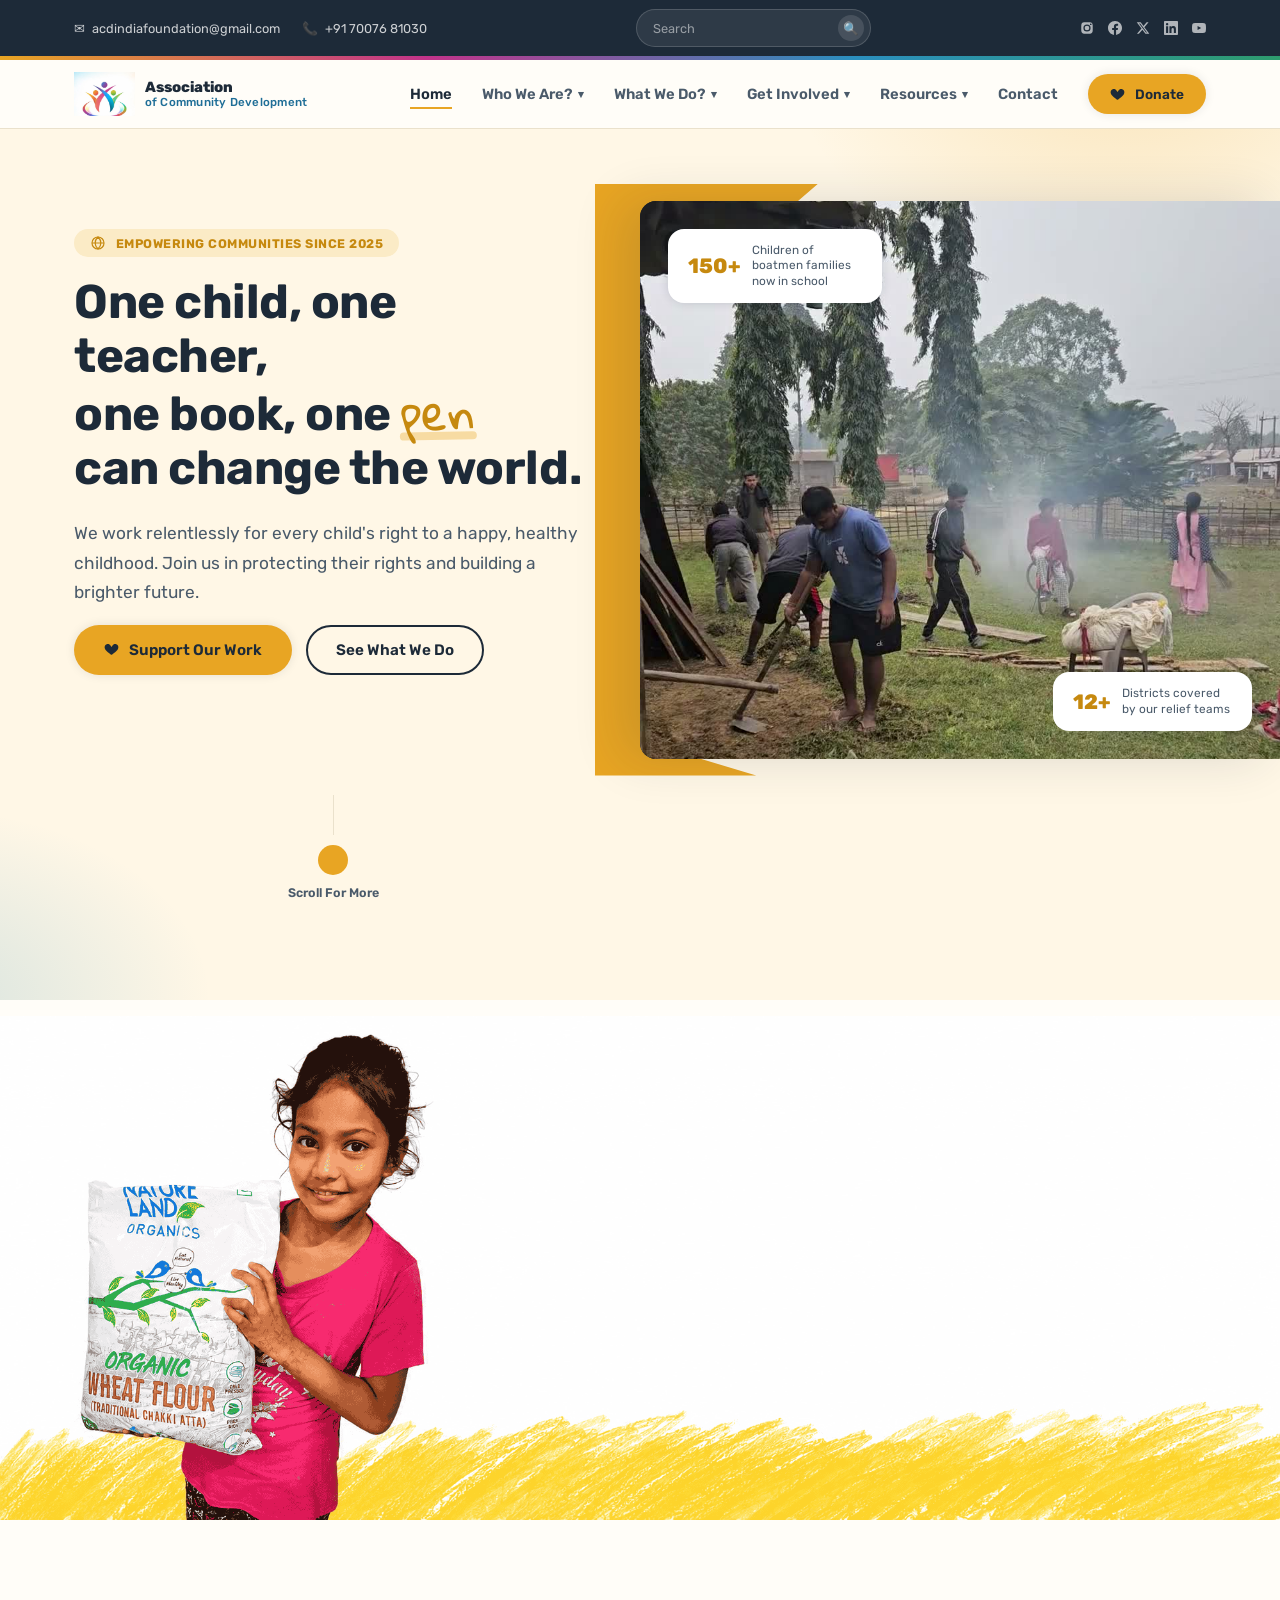
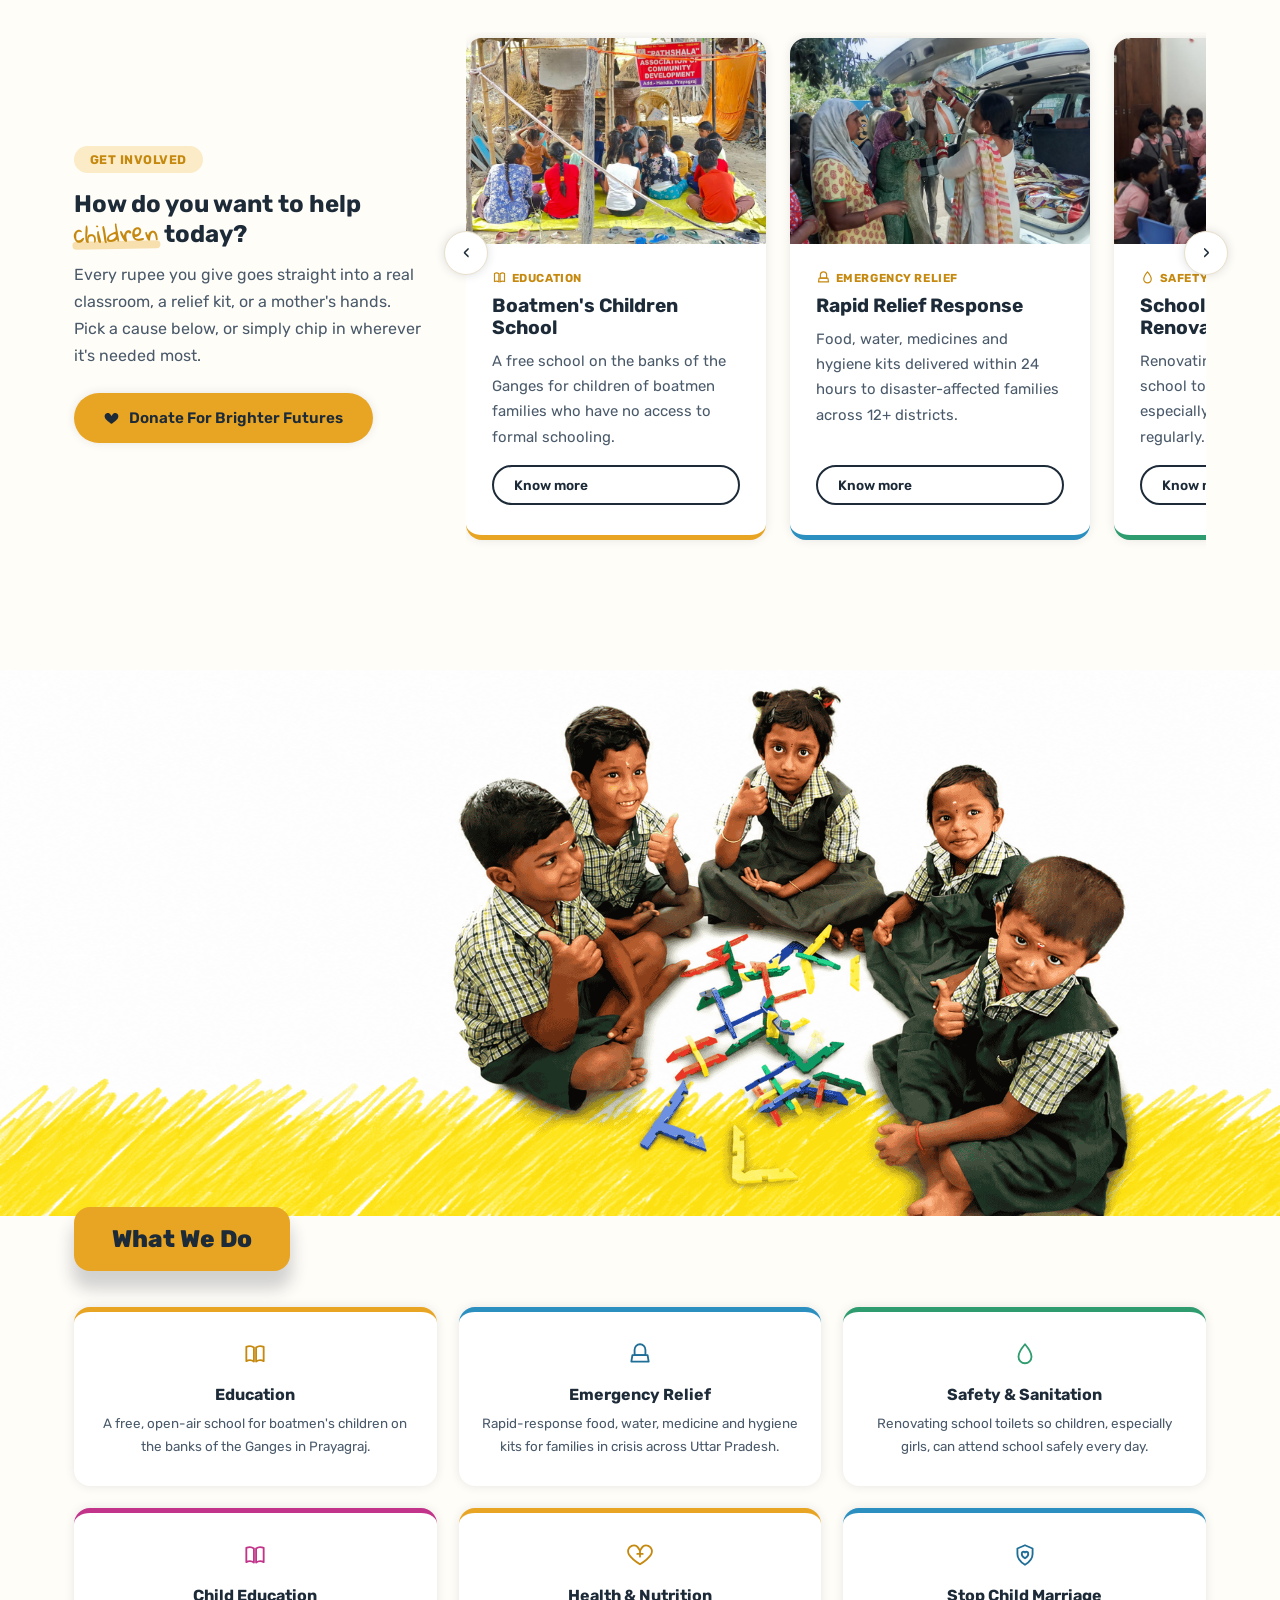
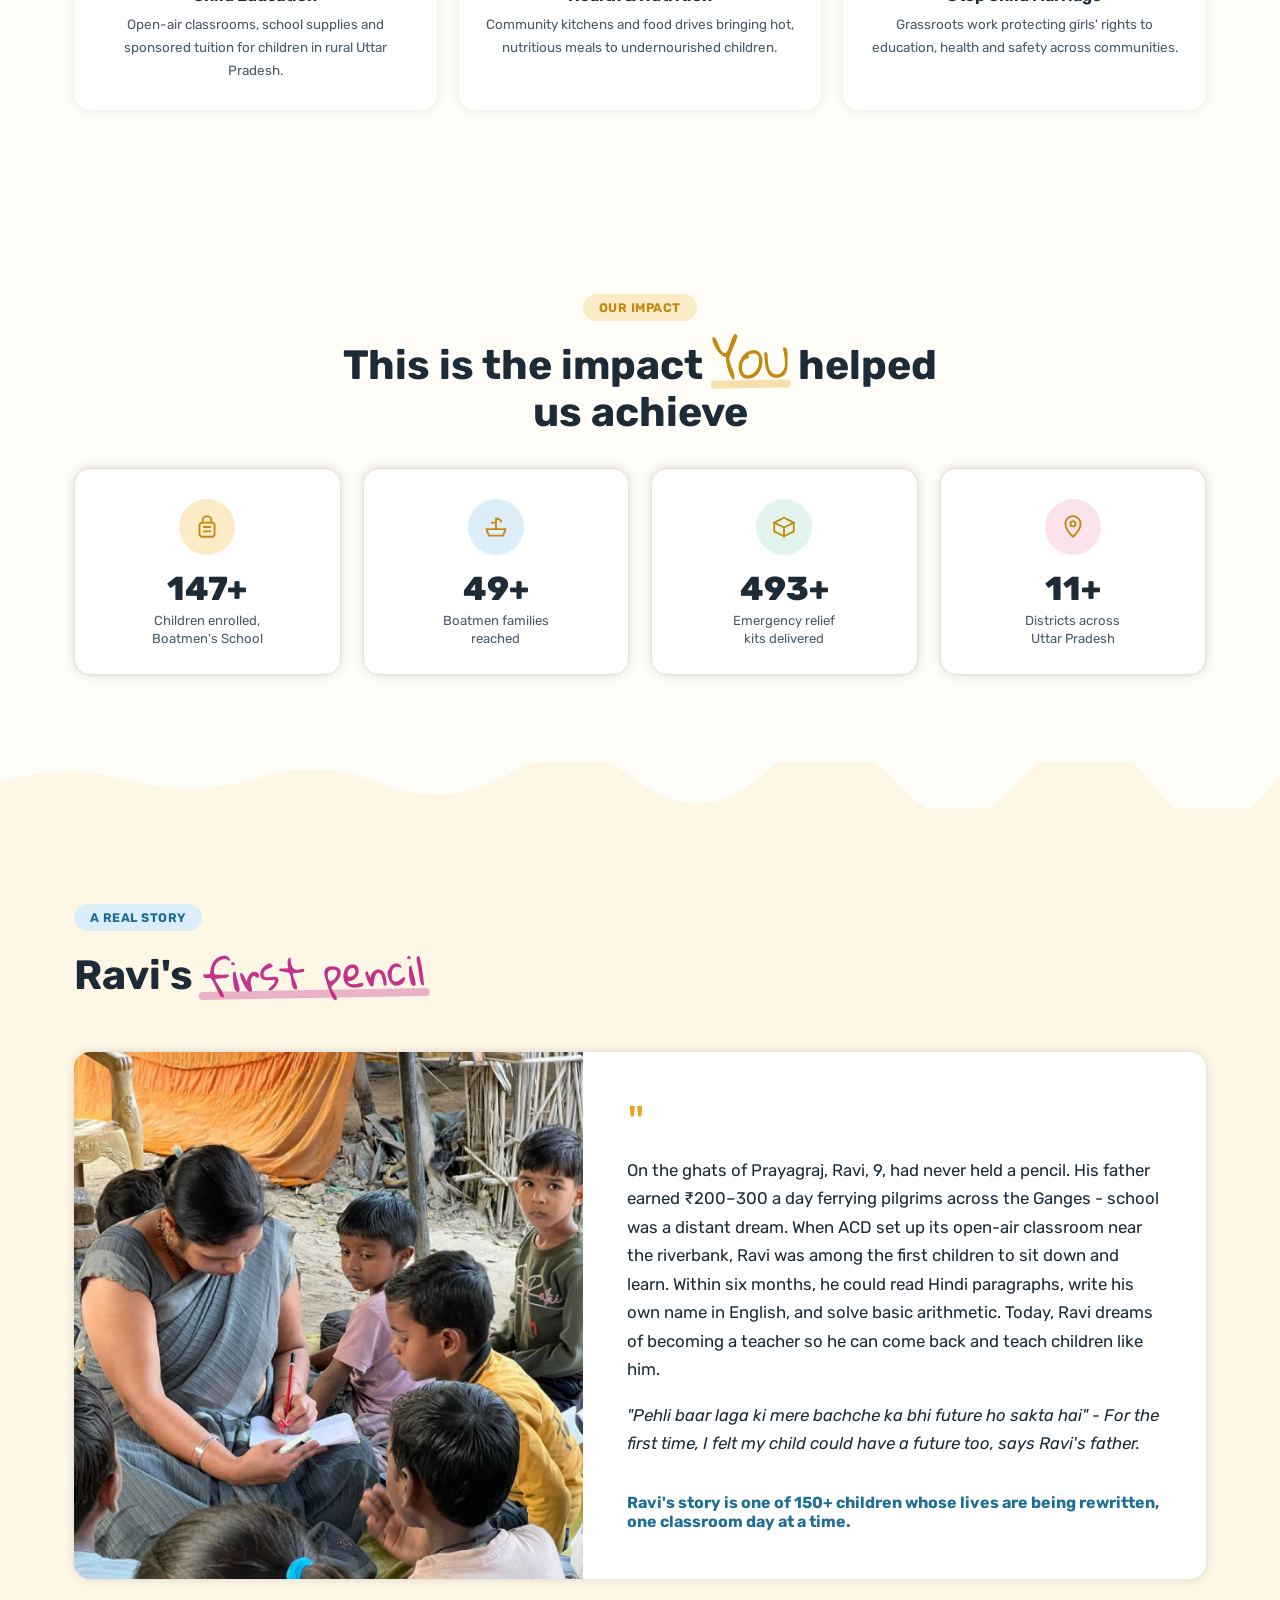
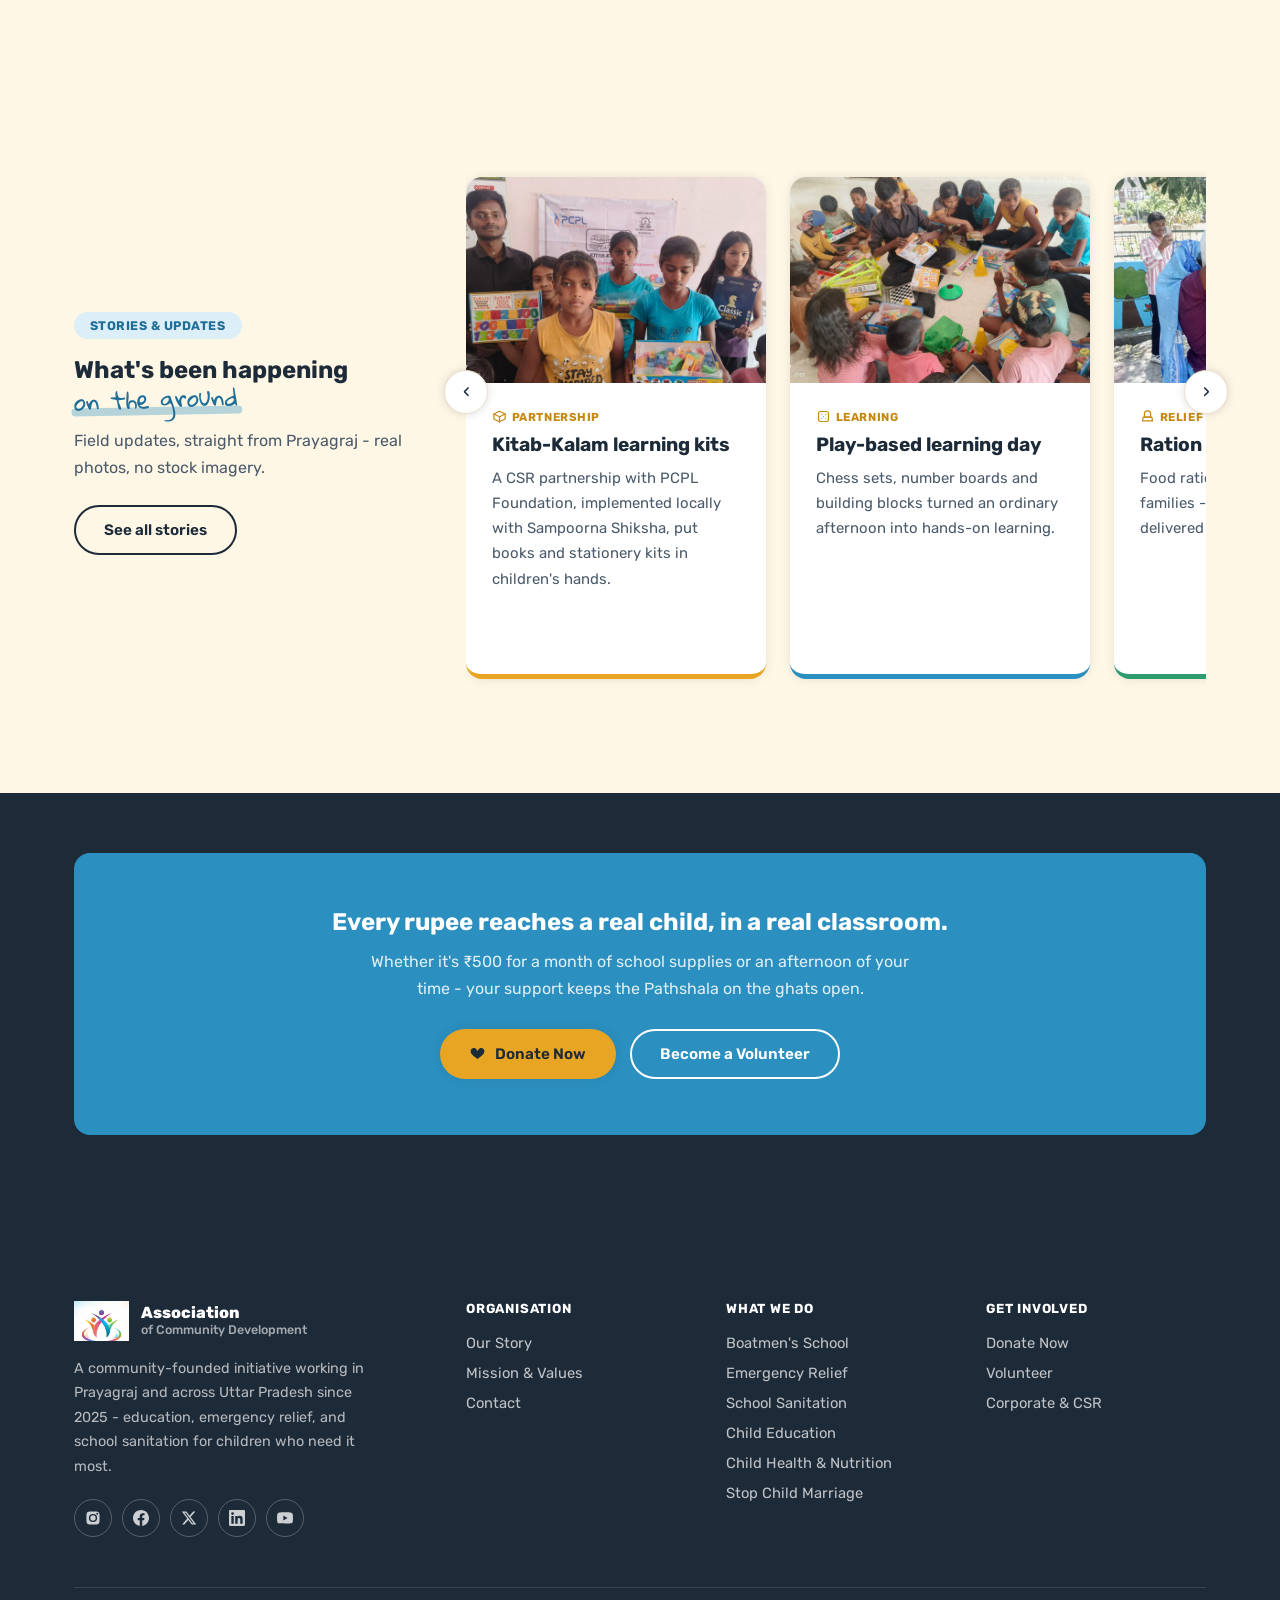
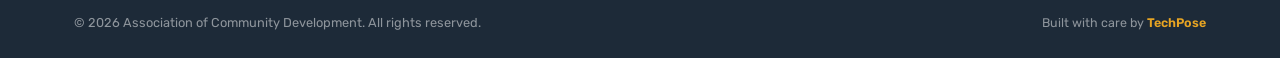
==== commit 2aa8b685: "Add Child Education, Health & Nutrition, and Stop Child Marriage programs - New What We Do sections:" ====
--- a/index.html
+++ b/index.html
@@ -60,6 +60,9 @@
           <a href="what-we-do/#boatmens-school">Boatmen's Children School</a>
           <a href="what-we-do/#emergency-relief">Emergency Relief</a>
           <a href="what-we-do/#sanitation">School Sanitation</a>
+          <a href="what-we-do/#child-education">Child Education</a>
+          <a href="what-we-do/#child-health-nutrition">Child Health &amp; Nutrition</a>
+          <a href="what-we-do/#prevent-child-marriage">Stop Child Marriage</a>
         </div>
       </div>
       <div class="nav-item">
@@ -104,7 +107,7 @@
           </video>
         </div>
       </div>
-      <div class="hero-badge b1"><span class="n" data-count="300" data-suffix="+">0</span><span class="l">Children of boatmen families now in school</span></div>
+      <div class="hero-badge b1"><span class="n" data-count="150" data-suffix="+">0</span><span class="l">Children of boatmen families now in school</span></div>
       <div class="hero-badge b2"><span class="n" data-count="12" data-suffix="+">0</span><span class="l">Districts covered by our relief teams</span></div>
     </div>
   </div>
@@ -177,12 +180,30 @@
               </div>
             </div>
             <div class="p-card car-card">
-              <div class="p-card-img"><a href="assets/images/kitab-kalam-csr-partnership.jpg" data-lightbox="home" data-caption="Children receiving Kitab-Kalam learning kits through a CSR partnership"><img src="assets/images/kitab-kalam-csr-partnership.jpg" alt="Children receiving Kitab-Kalam learning kits through a CSR partnership" loading="lazy"></a></div>
-              <div class="p-card-body">
-                <div class="p-card-tag"><svg class="ic-svg" viewBox="0 0 24 24" width="15" height="15" fill="none" stroke="currentColor" stroke-width="1.9" stroke-linecap="round" stroke-linejoin="round"><path d="M8 8V6a4 4 0 018 0v2"/><rect x="5" y="8" width="14" height="13" rx="2.5"/><path d="M9 12h6"/></svg> Learning Kits</div>
-                <h3>Support Children's Education</h3>
-                <p>Through Kitab-Kalam, our CSR partnership with PCPL Foundation and Sampoorna Shiksha, we put books and learning games in children's hands.</p>
-                <a href="get-involved/#donate-now" class="btn btn-outline btn-sm" style="margin-top:auto;">Support this cause</a>
+              <div class="p-card-img"><a href="assets/images/prayagraj-classroom-teaching.jpg" data-lightbox="home" data-caption="Child Education"><img src="assets/images/prayagraj-classroom-teaching.jpg" alt="Child Education" loading="lazy"></a></div>
+              <div class="p-card-body">
+                <div class="p-card-tag"><svg class="ic-svg" viewBox="0 0 24 24" width="15" height="15" fill="none" stroke="currentColor" stroke-width="1.9" stroke-linecap="round" stroke-linejoin="round"><path d="M4 5.5c2.2-1 5-1 7 .5v13c-2-1.5-4.8-1.5-7-.5v-13z"/><path d="M20 5.5c-2.2-1-5-1-7 .5v13c2-1.5 4.8-1.5 7-.5v-13z"/></svg> Education</div>
+                <h3>Child Education</h3>
+                <p>Open-air classrooms, school supplies and sponsored tuition for children in rural Uttar Pradesh.</p>
+                <a href="what-we-do/#child-education" class="btn btn-outline btn-sm" style="margin-top:auto;">Know more</a>
+              </div>
+            </div>
+            <div class="p-card car-card">
+              <div class="p-card-img"><a href="assets/images/child-health-and-nutrion.png" data-lightbox="home" data-caption="Child Health &amp; Nutrition"><img src="assets/images/child-health-and-nutrion.png" alt="Child Health &amp; Nutrition" loading="lazy"></a></div>
+              <div class="p-card-body">
+                <div class="p-card-tag"><svg class="ic-svg" viewBox="0 0 24 24" width="15" height="15" fill="none" stroke="currentColor" stroke-width="1.9" stroke-linecap="round" stroke-linejoin="round"><path d="M12 20.5s-7.5-4.6-10.2-9C.2 8.4 1 4.9 4.3 3.6c2.4-.9 5 .1 6.3 2.2l1.4 2.2 1.4-2.2c1.3-2.1 3.9-3.1 6.3-2.2 3.3 1.3 4.1 4.8 2.5 7.9-2.7 4.4-10.2 9-10.2 9z"/><path d="M12 8.5v5M9.5 11h5"/></svg> Health &amp; Nutrition</div>
+                <h3>Child Health &amp; Nutrition</h3>
+                <p>Community kitchens and food distribution drives bringing hot, nutritious meals to undernourished children.</p>
+                <a href="what-we-do/#child-health-nutrition" class="btn btn-outline btn-sm" style="margin-top:auto;">Know more</a>
+              </div>
+            </div>
+            <div class="p-card car-card">
+              <div class="p-card-img"><a href="assets/images/stop-child-marriage.jpeg" data-lightbox="home" data-caption="Stop Child Marriage"><img src="assets/images/stop-child-marriage.jpeg" alt="Stop Child Marriage" loading="lazy"></a></div>
+              <div class="p-card-body">
+                <div class="p-card-tag"><svg class="ic-svg" viewBox="0 0 24 24" width="15" height="15" fill="none" stroke="currentColor" stroke-width="1.9" stroke-linecap="round" stroke-linejoin="round"><path d="M12 3l7 3v5c0 4.5-3 7.5-7 10-4-2.5-7-5.5-7-10V6l7-3z"/><path d="M12 15s-3-1.8-3-4c0-1.2.9-2 2-2 .5 0 1 .2 1 .8 0-.6.5-.8 1-.8 1.1 0 2 .8 2 2 0 2.2-3 4-3 4z"/></svg> Child Protection</div>
+                <h3>Stop Child Marriage</h3>
+                <p>Grassroots work protecting girls' rights to education, health and safety, and stopping child marriages before they happen.</p>
+                <a href="what-we-do/#prevent-child-marriage" class="btn btn-outline btn-sm" style="margin-top:auto;">Know more</a>
               </div>
             </div>
           </div>
@@ -221,6 +242,21 @@
         <h4>Safety &amp; Sanitation</h4>
         <p>Renovating school toilets so children, especially girls, can attend school safely every day.</p>
       </div>
+      <div class="level-card pillar-card reveal">
+        <div class="ic"><svg viewBox="0 0 24 24" width="26" height="26" fill="none" stroke="currentColor" stroke-width="1.7" stroke-linecap="round" stroke-linejoin="round"><path d="M4 5.5c2.2-1 5-1 7 .5v13c-2-1.5-4.8-1.5-7-.5v-13z"/><path d="M20 5.5c-2.2-1-5-1-7 .5v13c2-1.5 4.8-1.5 7-.5v-13z"/></svg></div>
+        <h4>Child Education</h4>
+        <p>Open-air classrooms, school supplies and sponsored tuition for children in rural Uttar Pradesh.</p>
+      </div>
+      <div class="level-card pillar-card reveal reveal-delay-1">
+        <div class="ic"><svg viewBox="0 0 24 24" width="26" height="26" fill="none" stroke="currentColor" stroke-width="1.7" stroke-linecap="round" stroke-linejoin="round"><path d="M12 20.5s-7.5-4.6-10.2-9C.2 8.4 1 4.9 4.3 3.6c2.4-.9 5 .1 6.3 2.2l1.4 2.2 1.4-2.2c1.3-2.1 3.9-3.1 6.3-2.2 3.3 1.3 4.1 4.8 2.5 7.9-2.7 4.4-10.2 9-10.2 9z"/><path d="M12 8.5v5M9.5 11h5"/></svg></div>
+        <h4>Health &amp; Nutrition</h4>
+        <p>Community kitchens and food drives bringing hot, nutritious meals to undernourished children.</p>
+      </div>
+      <div class="level-card pillar-card reveal reveal-delay-2">
+        <div class="ic"><svg viewBox="0 0 24 24" width="26" height="26" fill="none" stroke="currentColor" stroke-width="1.7" stroke-linecap="round" stroke-linejoin="round"><path d="M12 3l7 3v5c0 4.5-3 7.5-7 10-4-2.5-7-5.5-7-10V6l7-3z"/><path d="M12 15s-3-1.8-3-4c0-1.2.9-2 2-2 .5 0 1 .2 1 .8 0-.6.5-.8 1-.8 1.1 0 2 .8 2 2 0 2.2-3 4-3 4z"/></svg></div>
+        <h4>Stop Child Marriage</h4>
+        <p>Grassroots work protecting girls' rights to education, health and safety across communities.</p>
+      </div>
     </div>
   </div>
 </section>
@@ -234,8 +270,8 @@
     </div>
   </div>
   <div class="container stat-cards">
-    <div class="stat-card reveal"><div class="ic"><svg viewBox="0 0 24 24" width="26" height="26" fill="none" stroke="currentColor" stroke-width="1.7" stroke-linecap="round" stroke-linejoin="round"><path d="M8 8V6a4 4 0 018 0v2"/><rect x="5" y="8" width="14" height="13" rx="2.5"/><path d="M9 12h6M9 16h6"/></svg></div><div class="n" data-count="300" data-suffix="+">0</div><div class="l">Children enrolled,<br>Boatmen's School</div></div>
-    <div class="stat-card reveal reveal-delay-1"><div class="ic"><svg viewBox="0 0 24 24" width="26" height="26" fill="none" stroke="currentColor" stroke-width="1.7" stroke-linecap="round" stroke-linejoin="round"><path d="M3 14h18l-2.5 6h-13L3 14z"/><path d="M12 14V4M12 4c2 0 4 1.2 5 3M12 8H8"/></svg></div><div class="n" data-count="100" data-suffix="+">0</div><div class="l">Boatmen families<br>reached</div></div>
+    <div class="stat-card reveal"><div class="ic"><svg viewBox="0 0 24 24" width="26" height="26" fill="none" stroke="currentColor" stroke-width="1.7" stroke-linecap="round" stroke-linejoin="round"><path d="M8 8V6a4 4 0 018 0v2"/><rect x="5" y="8" width="14" height="13" rx="2.5"/><path d="M9 12h6M9 16h6"/></svg></div><div class="n" data-count="150" data-suffix="+">0</div><div class="l">Children enrolled,<br>Boatmen's School</div></div>
+    <div class="stat-card reveal reveal-delay-1"><div class="ic"><svg viewBox="0 0 24 24" width="26" height="26" fill="none" stroke="currentColor" stroke-width="1.7" stroke-linecap="round" stroke-linejoin="round"><path d="M3 14h18l-2.5 6h-13L3 14z"/><path d="M12 14V4M12 4c2 0 4 1.2 5 3M12 8H8"/></svg></div><div class="n" data-count="50" data-suffix="+">0</div><div class="l">Boatmen families<br>reached</div></div>
     <div class="stat-card reveal reveal-delay-2"><div class="ic"><svg viewBox="0 0 24 24" width="26" height="26" fill="none" stroke="currentColor" stroke-width="1.7" stroke-linecap="round" stroke-linejoin="round"><path d="M3 8l9-4.5L21 8v8l-9 4.5L3 16V8z"/><path d="M3 8l9 4.5L21 8M12 12.5V21"/></svg></div><div class="n" data-count="500" data-suffix="+">0</div><div class="l">Emergency relief<br>kits delivered</div></div>
     <div class="stat-card reveal reveal-delay-3"><div class="ic"><svg viewBox="0 0 24 24" width="26" height="26" fill="none" stroke="currentColor" stroke-width="1.7" stroke-linecap="round" stroke-linejoin="round"><path d="M12 21s7-6.5 7-12a7 7 0 10-14 0c0 5.5 7 12 7 12z"/><circle cx="12" cy="9" r="2.4"/></svg></div><div class="n" data-count="12" data-suffix="+">0</div><div class="l">Districts across<br>Uttar Pradesh</div></div>
   </div>
@@ -256,7 +292,7 @@
         <div class="story-quote-mark">"</div>
         <p>On the ghats of Prayagraj, Ravi, 9, had never held a pencil. His father earned ₹200–300 a day ferrying pilgrims across the Ganges - school was a distant dream. When ACD set up its open-air classroom near the riverbank, Ravi was among the first children to sit down and learn. Within six months, he could read Hindi paragraphs, write his own name in English, and solve basic arithmetic. Today, Ravi dreams of becoming a teacher so he can come back and teach children like him.</p>
         <p style="font-style:italic;">"Pehli baar laga ki mere bachche ka bhi future ho sakta hai" - For the first time, I felt my child could have a future too, says Ravi's father.</p>
-        <div class="attribution">Ravi's story is one of 300+ children whose lives are being rewritten, one classroom day at a time.</div>
+        <div class="attribution">Ravi's story is one of 150+ children whose lives are being rewritten, one classroom day at a time.</div>
       </div>
     </div>
   </div>
@@ -361,6 +397,9 @@
         <a href="what-we-do/#boatmens-school">Boatmen's School</a>
         <a href="what-we-do/#emergency-relief">Emergency Relief</a>
         <a href="what-we-do/#sanitation">School Sanitation</a>
+        <a href="what-we-do/#child-education">Child Education</a>
+        <a href="what-we-do/#child-health-nutrition">Child Health &amp; Nutrition</a>
+        <a href="what-we-do/#prevent-child-marriage">Stop Child Marriage</a>
       </div>
       <div class="footer-col">
         <h4>Get Involved</h4>
--- a/css/style.css
+++ b/css/style.css
@@ -22,6 +22,7 @@
   --paper-warm: #fff7e6;
   --line: #eae1cc;
   --white: #ffffff;
+  --white-dark: #f1f0f0;
 
   --font-display: "Rubik", sans-serif;
   --font-body: "Rubik", sans-serif;
@@ -46,6 +47,7 @@
 }
 html {
   scroll-behavior: smooth;
+  overflow-x: hidden;
 }
 body {
   margin: 0;
@@ -67,6 +69,14 @@
   margin: 0;
   padding: 0;
   list-style: none;
+}
+button,
+input,
+select,
+textarea,
+optgroup,
+option {
+  font-family: inherit;
 }
 h1,
 h2,
@@ -187,6 +197,16 @@
   transform: translateY(-3px);
   box-shadow: var(--shadow-md);
 }
+.btn-white {
+  background: var(--white);
+  color: var(--ink);
+  box-shadow: var(--shadow-sm);
+}
+.btn-white:hover {
+  background: var(--white-dark);
+  transform: translateY(-3px);
+  box-shadow: var(--shadow-md);
+}
 .btn-block {
   width: 100%;
   justify-content: center;
@@ -219,6 +239,10 @@
 .eyebrow.green {
   background: #e1f3ea;
   color: var(--green);
+}
+.eyebrow.pink {
+  background: #fbe3ee;
+  color: var(--pink);
 }
 
 /* =========================================================
@@ -400,6 +424,8 @@
   border: none;
   cursor: pointer;
   padding: 6px;
+  position: relative;
+  z-index: 210;
 }
 .hamburger span {
   width: 24px;
@@ -628,6 +654,8 @@
 @media (max-width: 900px) {
   .torn-frame-wrap {
     height: auto;
+    overflow: hidden;
+    border-radius: var(--radius-lg);
   }
   .hero-photo-frame {
     border-radius: var(--radius-lg);
@@ -851,6 +879,15 @@
 .p-card:nth-child(6) {
   border-bottom-color: var(--teal);
 }
+.p-card:nth-child(7) {
+  border-bottom-color: var(--green);
+}
+.p-card:nth-child(8) {
+  border-bottom-color: var(--pink);
+}
+.p-card:nth-child(9) {
+  border-bottom-color: var(--amber);
+}
 .p-card:hover {
   transform: translateY(-8px);
   box-shadow: var(--shadow-md);
@@ -1385,6 +1422,37 @@
   box-shadow: var(--shadow-sm);
 }
 
+/* ---------- Program callout (partnership highlight, left-accent card) ---------- */
+.program-callout {
+  display: flex;
+  gap: 16px;
+  align-items: flex-start;
+  background: var(--paper-warm);
+  border-left: 4px solid var(--amber);
+  border-radius: var(--radius-md);
+  padding: 22px 26px;
+  margin: 24px 0;
+}
+.program-callout .ic {
+  flex: none;
+  width: 40px;
+  height: 40px;
+  border-radius: 50%;
+  background: var(--amber-light);
+  color: var(--amber-dark);
+  display: flex;
+  align-items: center;
+  justify-content: center;
+}
+.program-callout h4 {
+  font-size: 1rem;
+  margin-bottom: 6px;
+}
+.program-callout p {
+  font-size: 0.9rem;
+  margin: 0;
+}
+
 /* ---------- Timeline (approach levels, list style) ---------- */
 .level-grid {
   display: grid;
@@ -1409,6 +1477,15 @@
 .pillar-card:nth-child(3) .ic {
   color: var(--green);
 }
+.pillar-card:nth-child(4) .ic {
+  color: var(--pink);
+}
+.pillar-card:nth-child(5) .ic {
+  color: var(--amber-dark);
+}
+.pillar-card:nth-child(6) .ic {
+  color: var(--teal-dark);
+}
 .level-card h4 {
   font-size: 1rem;
   margin-bottom: 8px;
@@ -1470,11 +1547,32 @@
   font-style: italic;
   margin: 0;
 }
+.people-grid-4 {
+  grid-template-columns: repeat(4, 1fr);
+}
+.people-grid-4 .people-card:nth-child(2) .people-avatar {
+  background: linear-gradient(135deg, var(--amber), var(--amber-dark));
+}
+.people-grid-4 .people-card:nth-child(3) .people-avatar {
+  background: linear-gradient(135deg, var(--pink), #8f2465);
+}
+.people-grid-4 .people-card:nth-child(4) .people-avatar {
+  background: linear-gradient(135deg, var(--green), #1f6b4a);
+}
 @media (max-width: 900px) {
   .people-grid {
     grid-template-columns: 1fr;
     max-width: 380px;
     margin: 0 auto;
+  }
+  .people-grid-4 {
+    grid-template-columns: repeat(2, 1fr);
+    max-width: 560px;
+  }
+}
+@media (max-width: 560px) {
+  .people-grid-4 {
+    grid-template-columns: 1fr;
   }
 }
 
@@ -2239,6 +2337,15 @@
 .pillar-card:nth-child(3) {
   border-top-color: var(--green);
 }
+.pillar-card:nth-child(4) {
+  border-top-color: var(--pink);
+}
+.pillar-card:nth-child(5) {
+  border-top-color: var(--amber);
+}
+.pillar-card:nth-child(6) {
+  border-top-color: var(--teal);
+}
 .pillar-card:hover {
   transform: translateY(-6px);
   box-shadow: var(--shadow-md);
@@ -2355,6 +2462,28 @@
     right: 6px;
   }
 }
+.car-dots {
+  display: none;
+  justify-content: center;
+  gap: 8px;
+  margin-top: 16px;
+}
+.car-dots button {
+  width: 8px;
+  height: 8px;
+  padding: 0;
+  border: none;
+  border-radius: 999px;
+  background: var(--line);
+  cursor: pointer;
+  transition:
+    width 0.25s var(--ease),
+    background 0.25s var(--ease);
+}
+.car-dots button.active {
+  width: 22px;
+  background: var(--amber);
+}
 @media (max-width: 900px) {
   .carousel-row {
     grid-template-columns: 1fr;
@@ -2364,6 +2493,9 @@
   }
   .car-card {
     flex-basis: 78vw;
+  }
+  .car-dots {
+    display: flex;
   }
 }
 
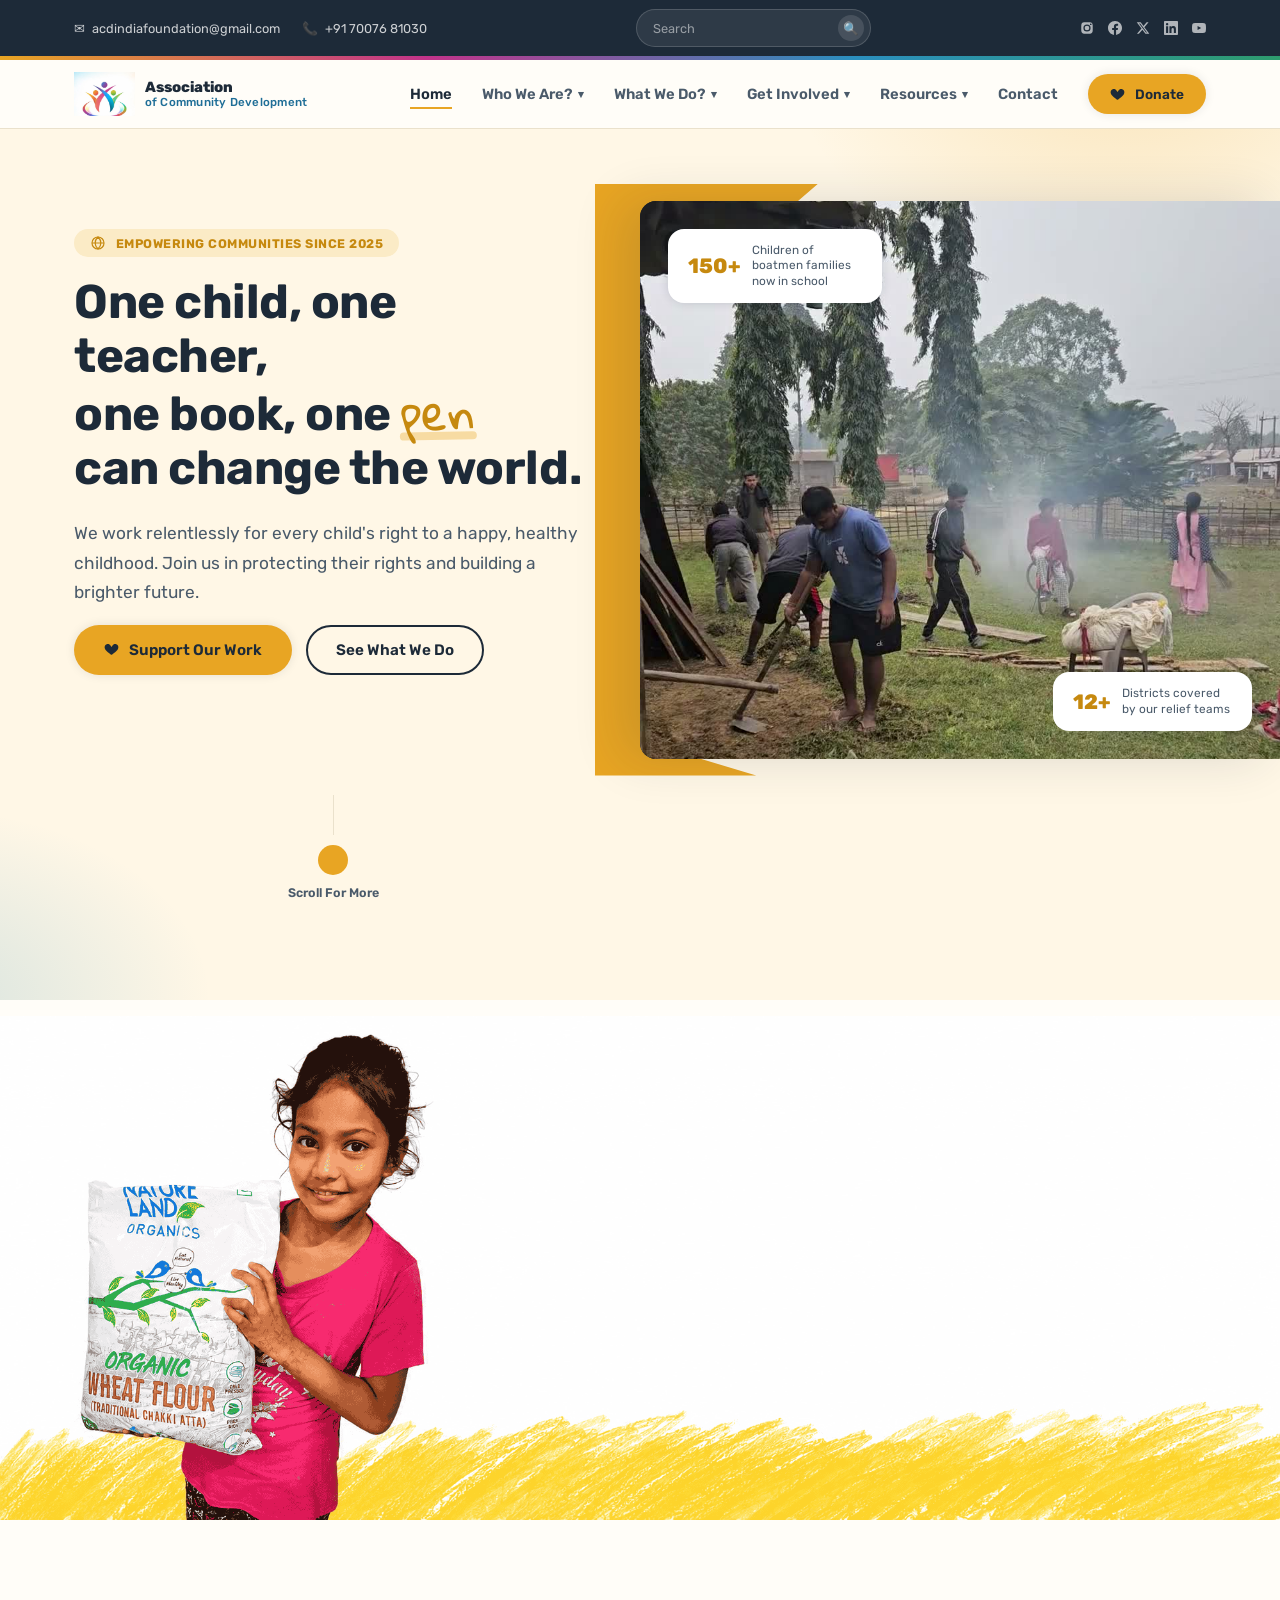
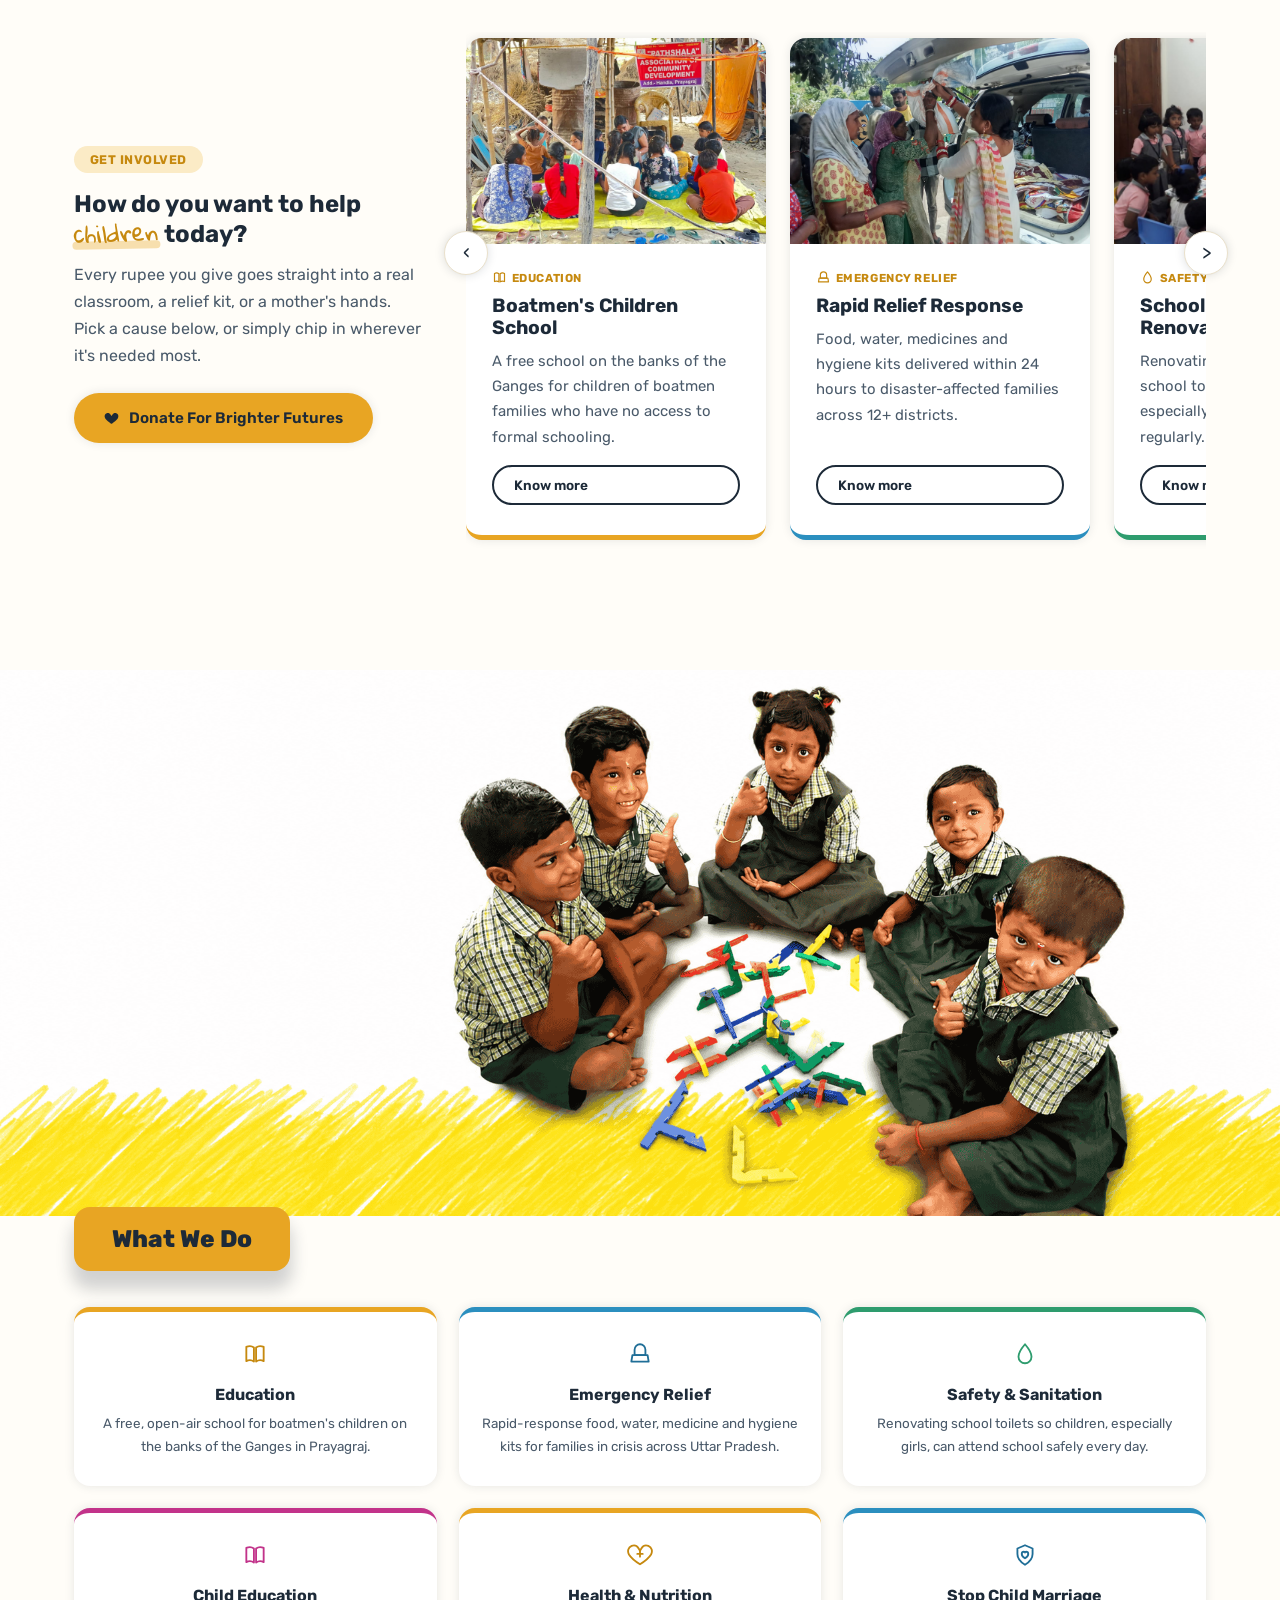
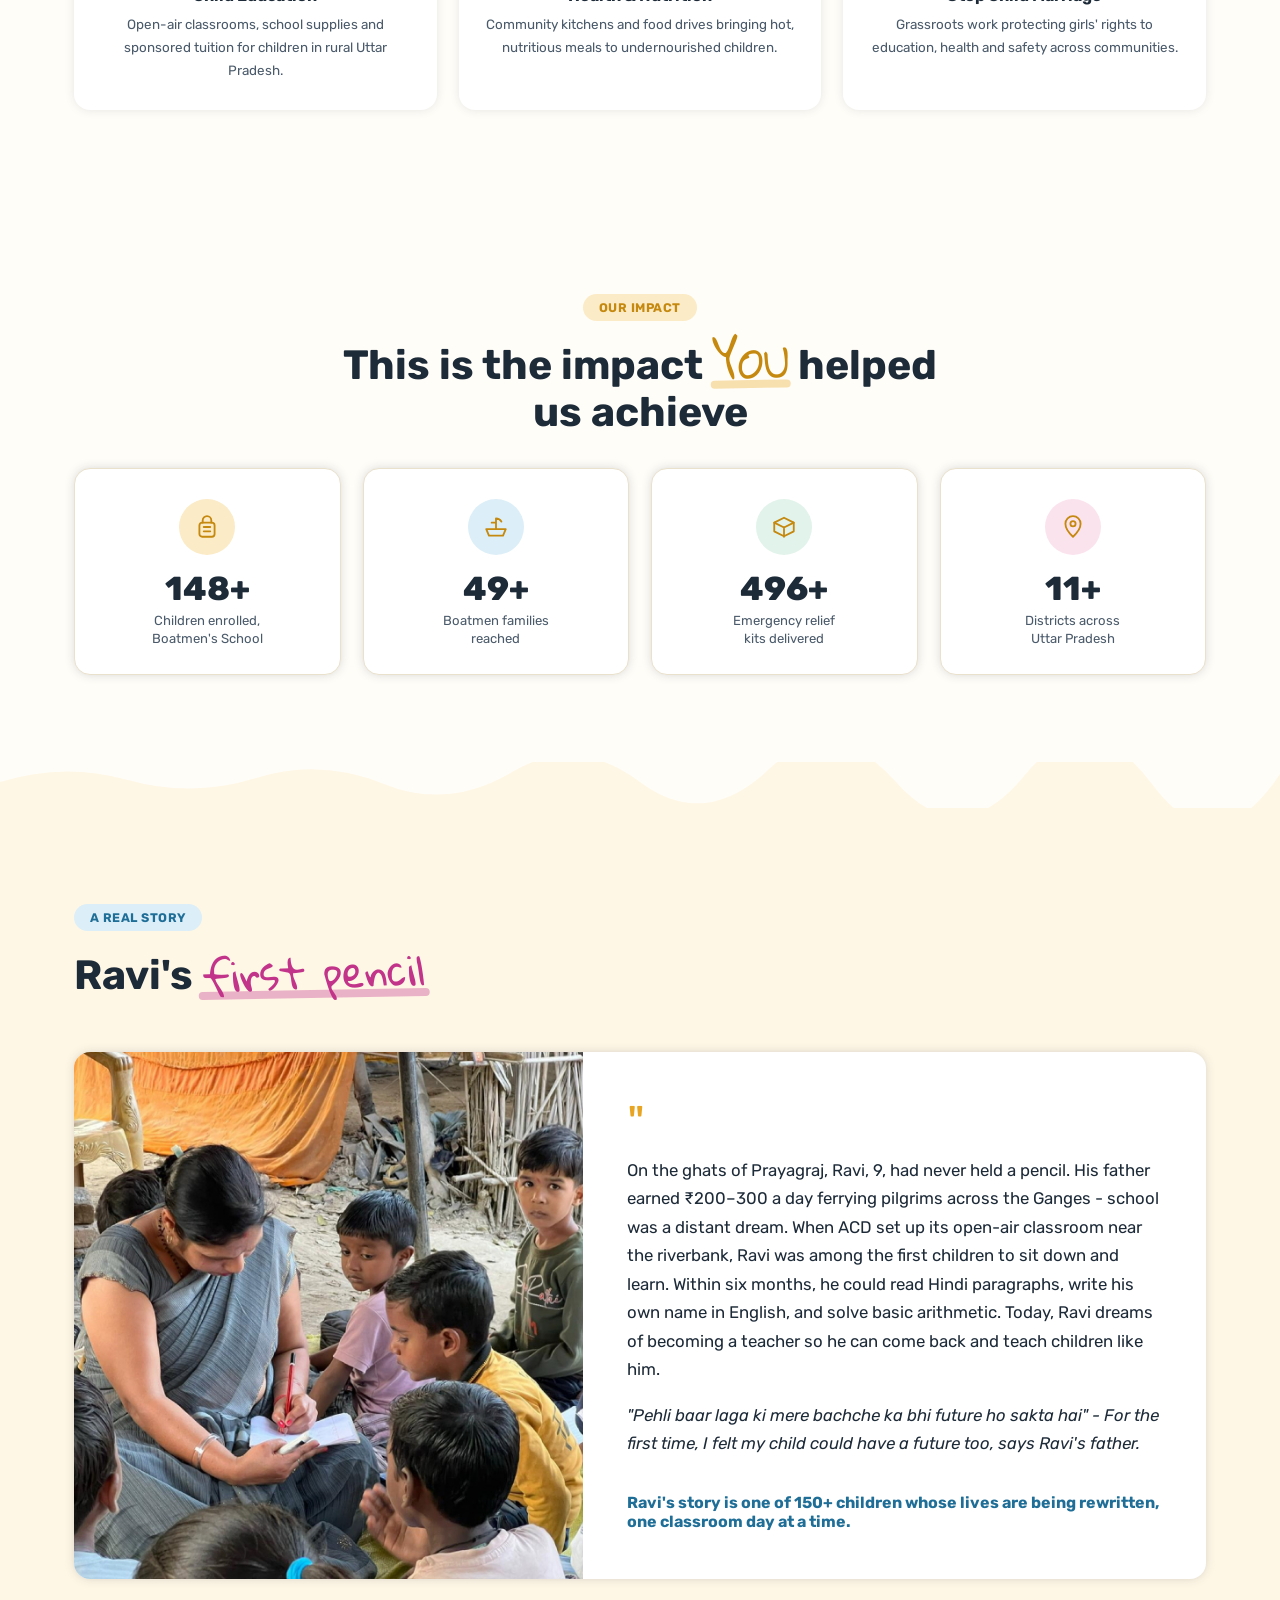
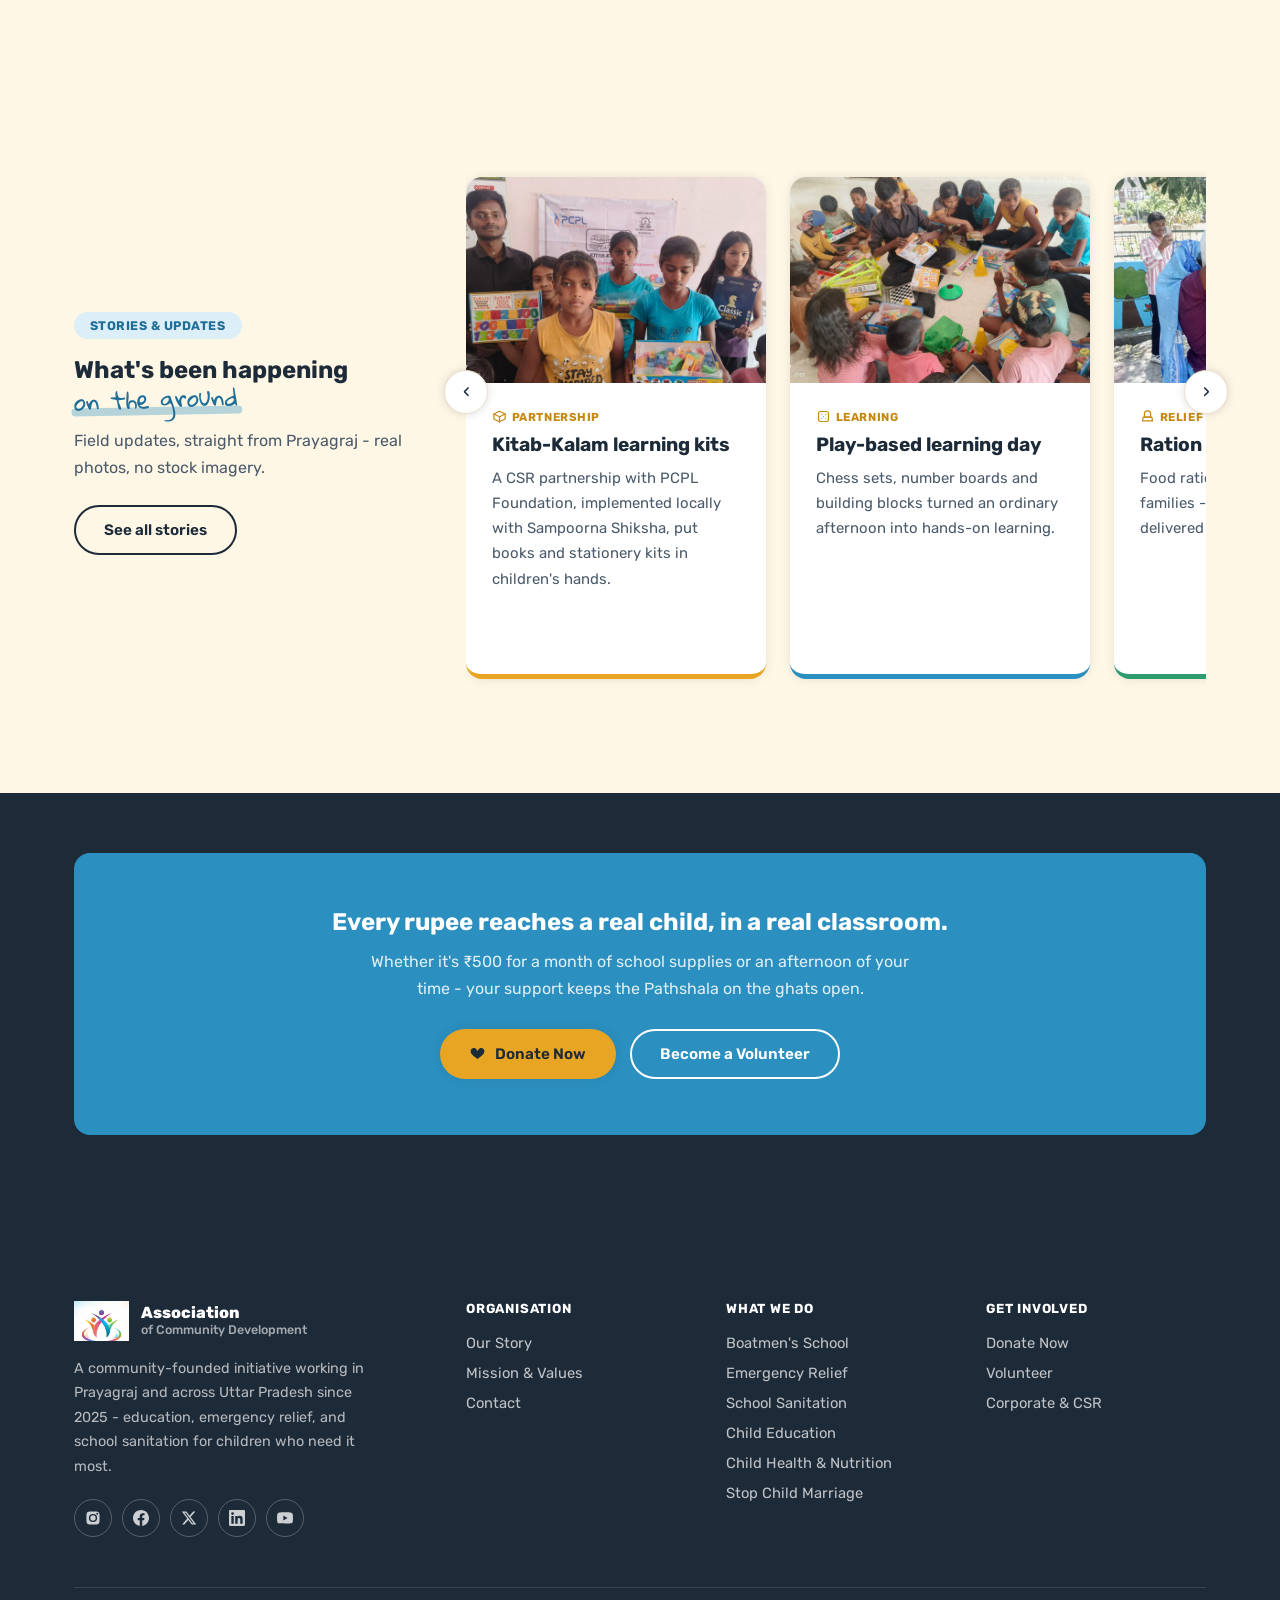
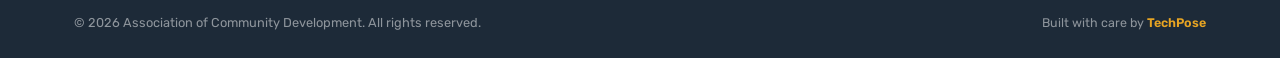
==== commit 6e945519: "Chore" ====
--- a/index.html
+++ b/index.html
@@ -208,7 +208,7 @@
             </div>
           </div>
         </div>
-        <button class="car-btn car-next" aria-label="Next cause">›</button>
+        <button class="car-btn car-next" aria-label="Next cause">></button>
       </div>
     </div>
   </div>
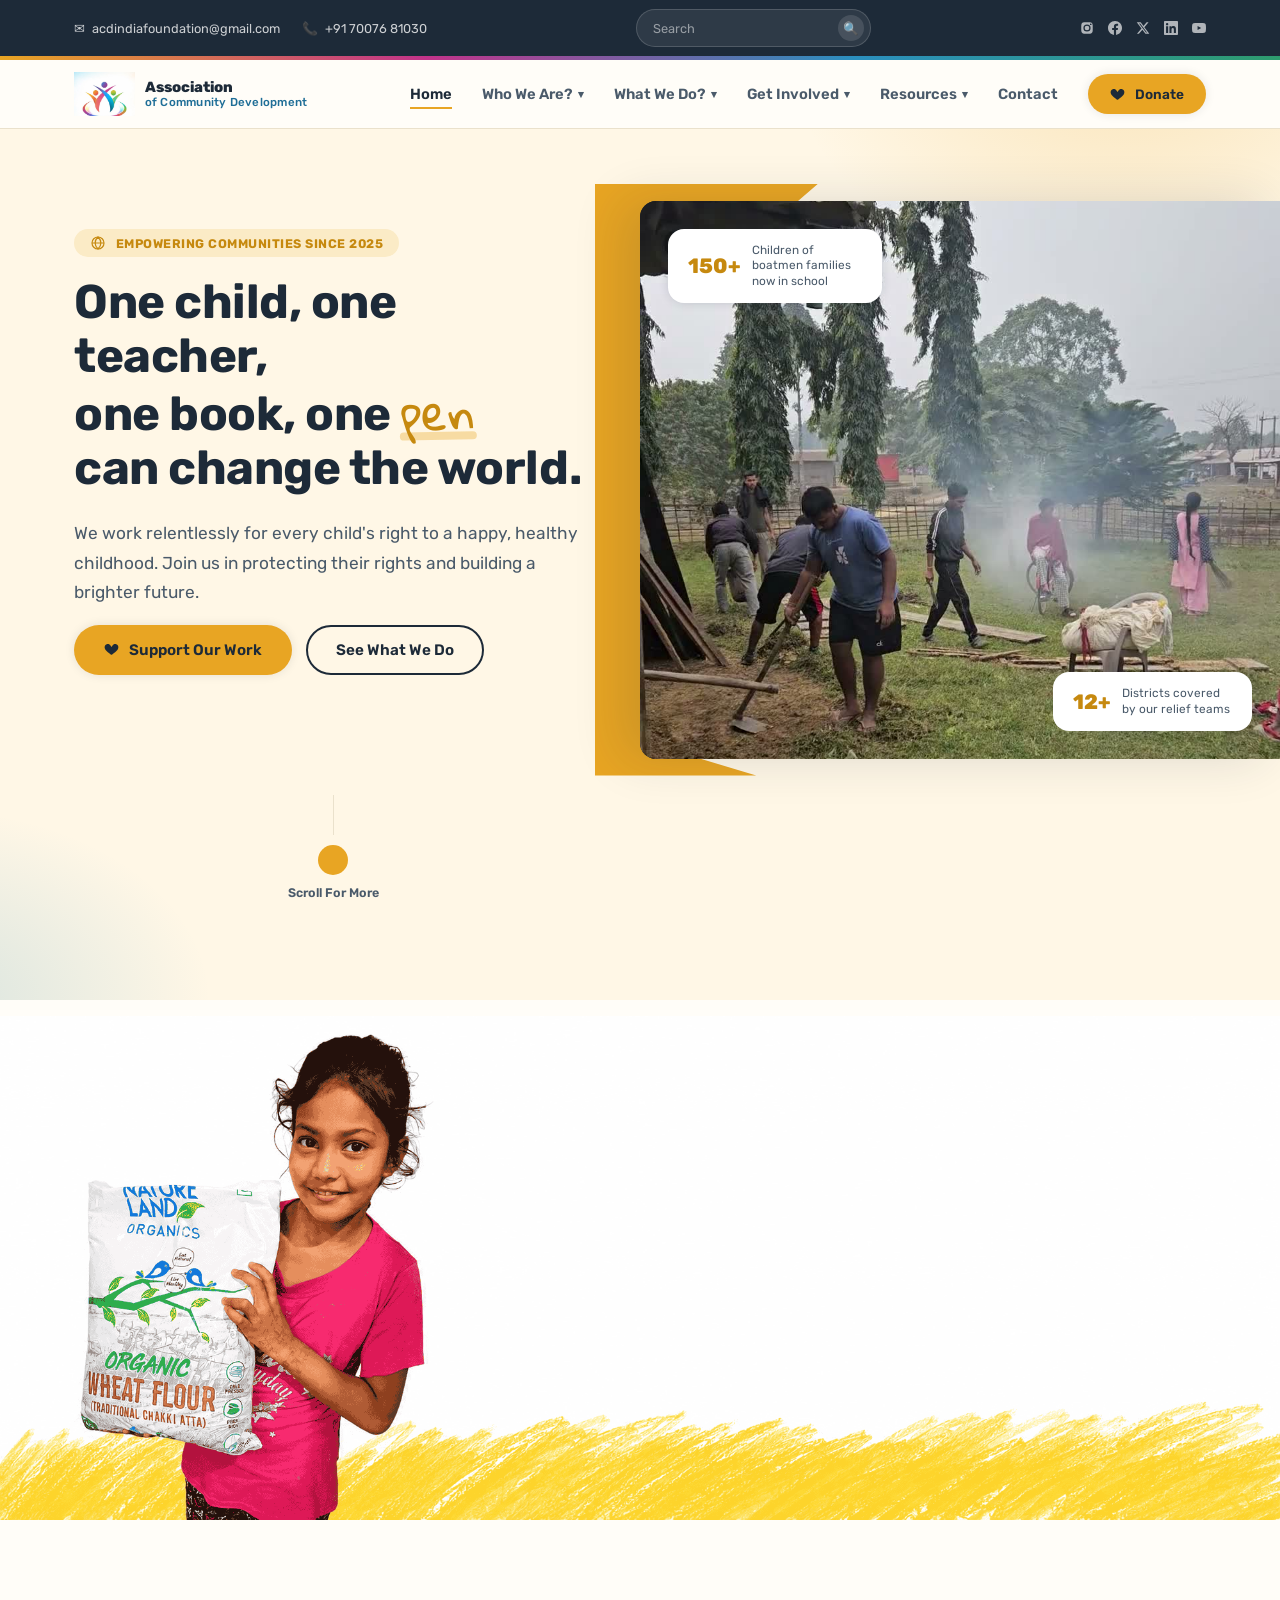
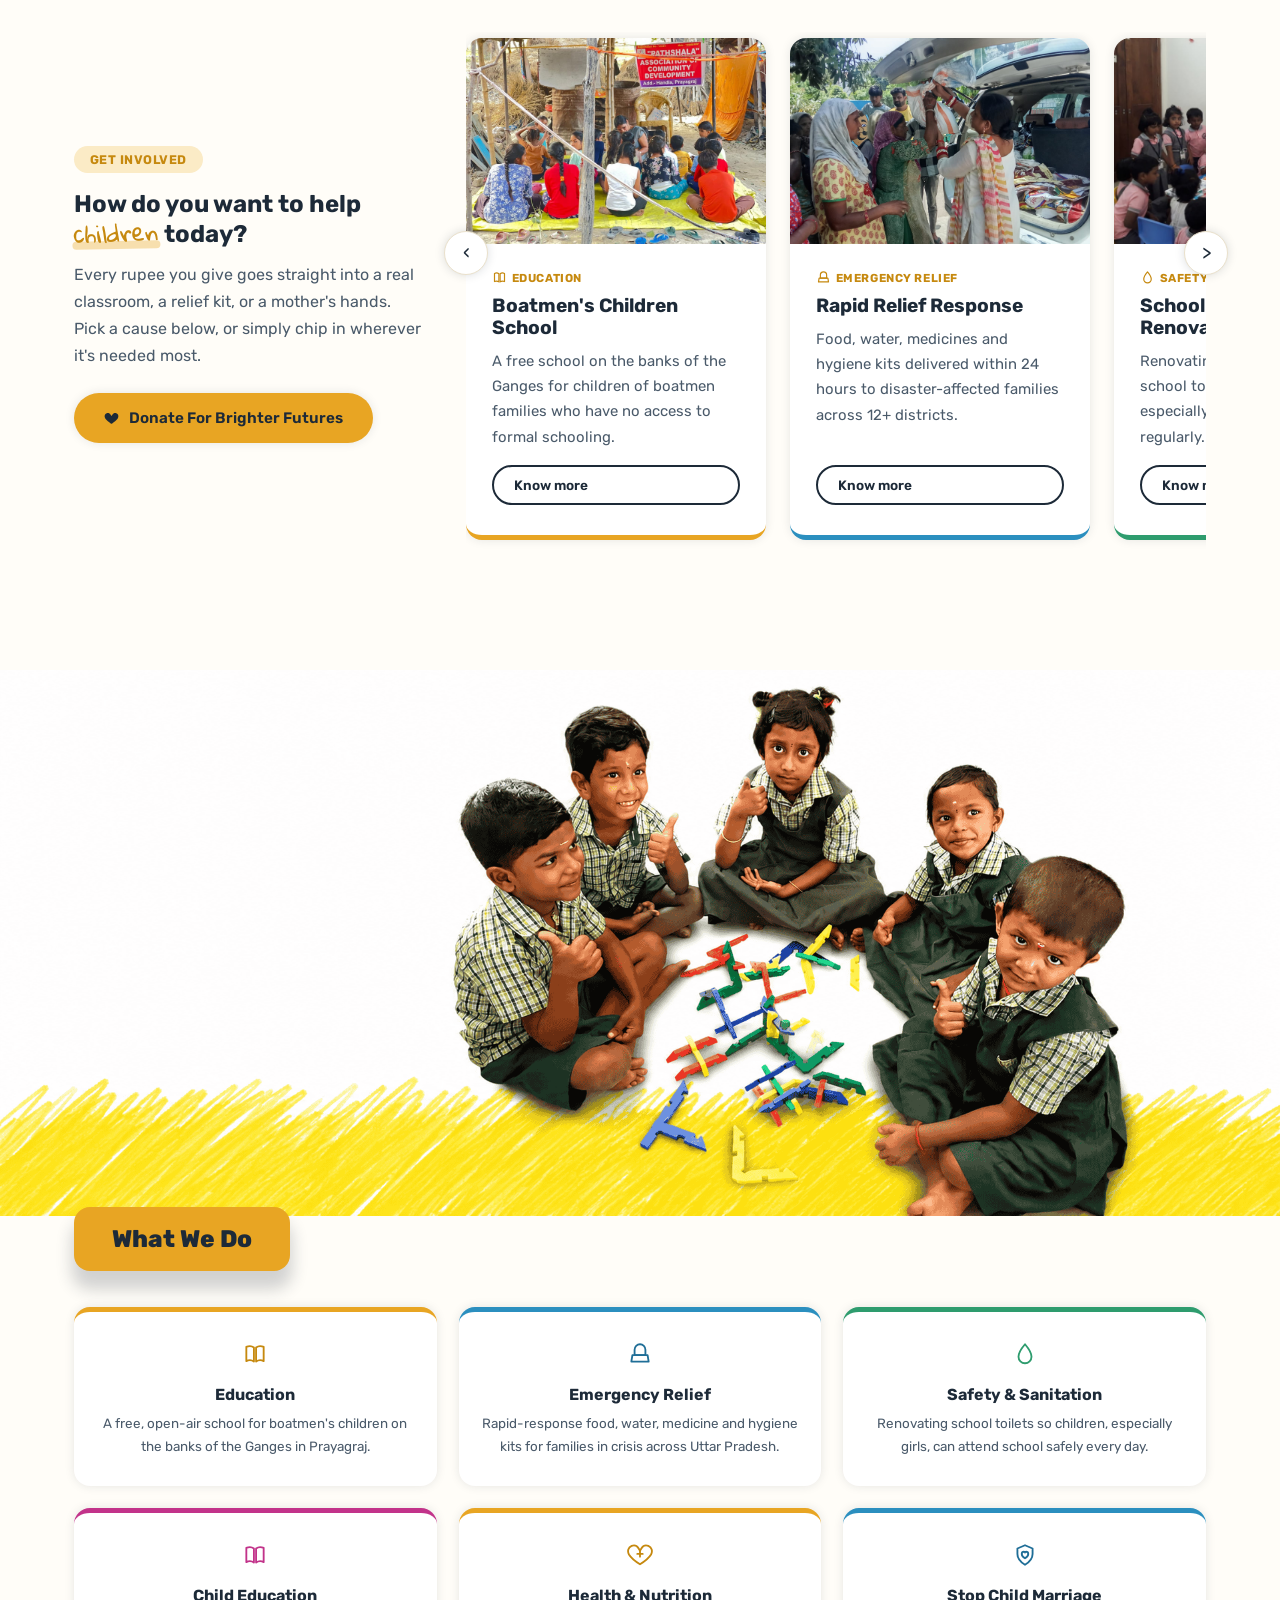
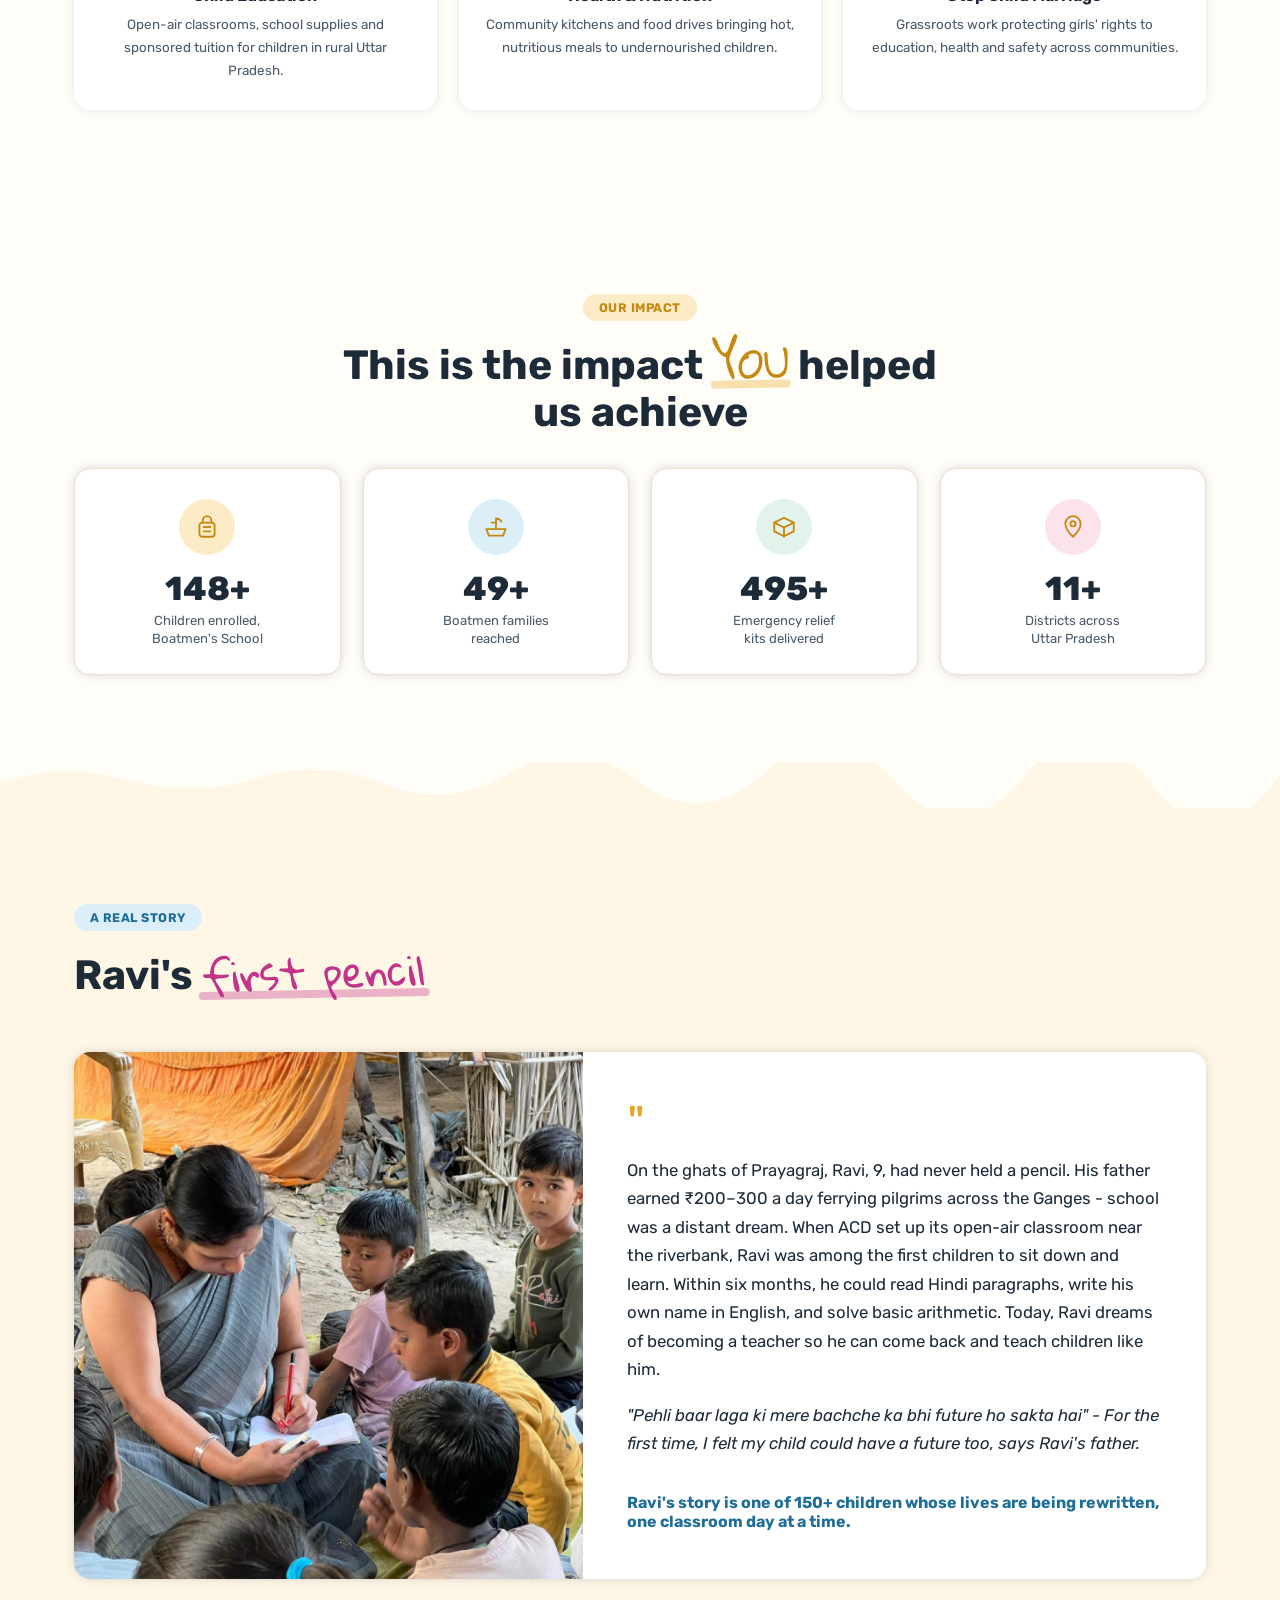
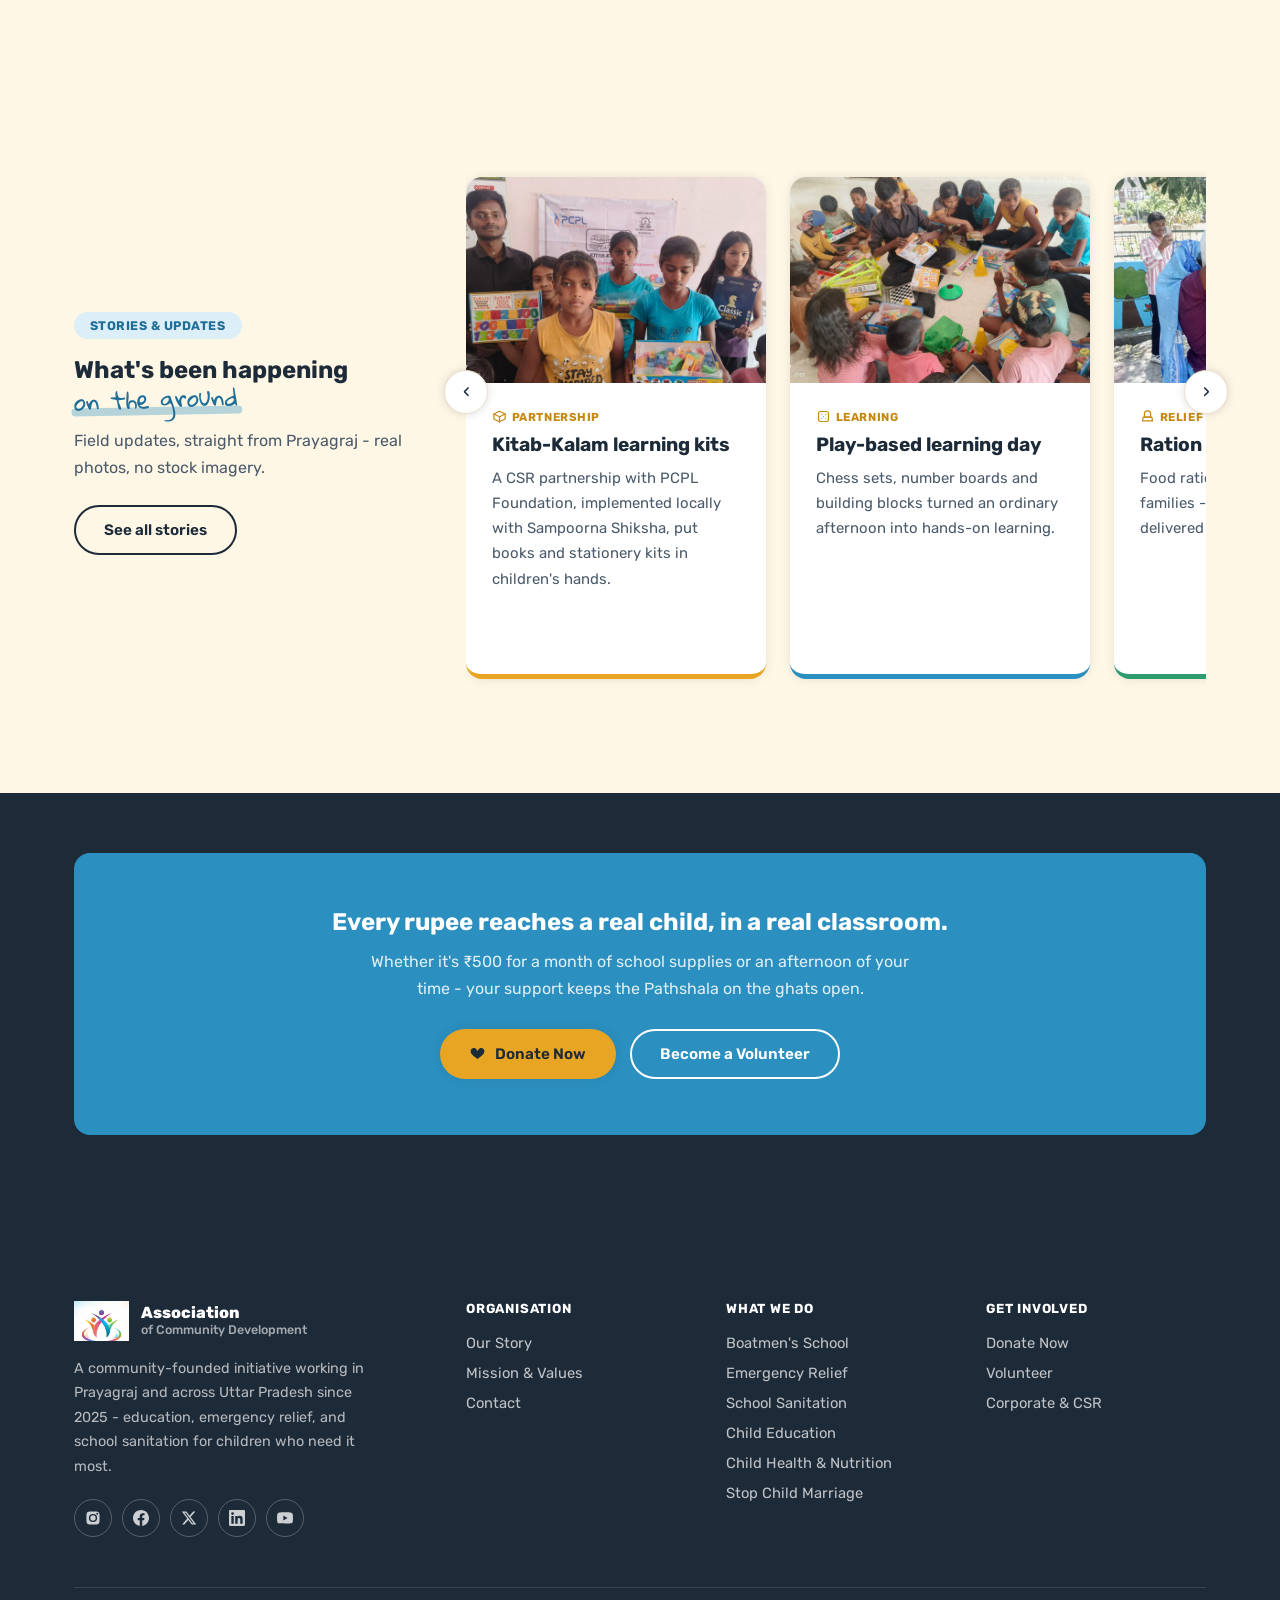
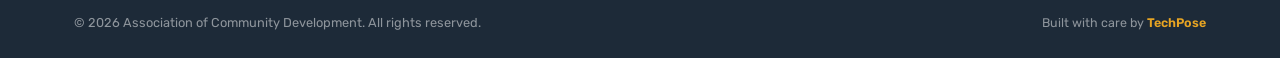
==== commit c3833b1e: "Chore" ====
--- a/index.html
+++ b/index.html
@@ -208,6 +208,7 @@
             </div>
           </div>
         </div>
+        
         <button class="car-btn car-next" aria-label="Next cause">></button>
       </div>
     </div>
